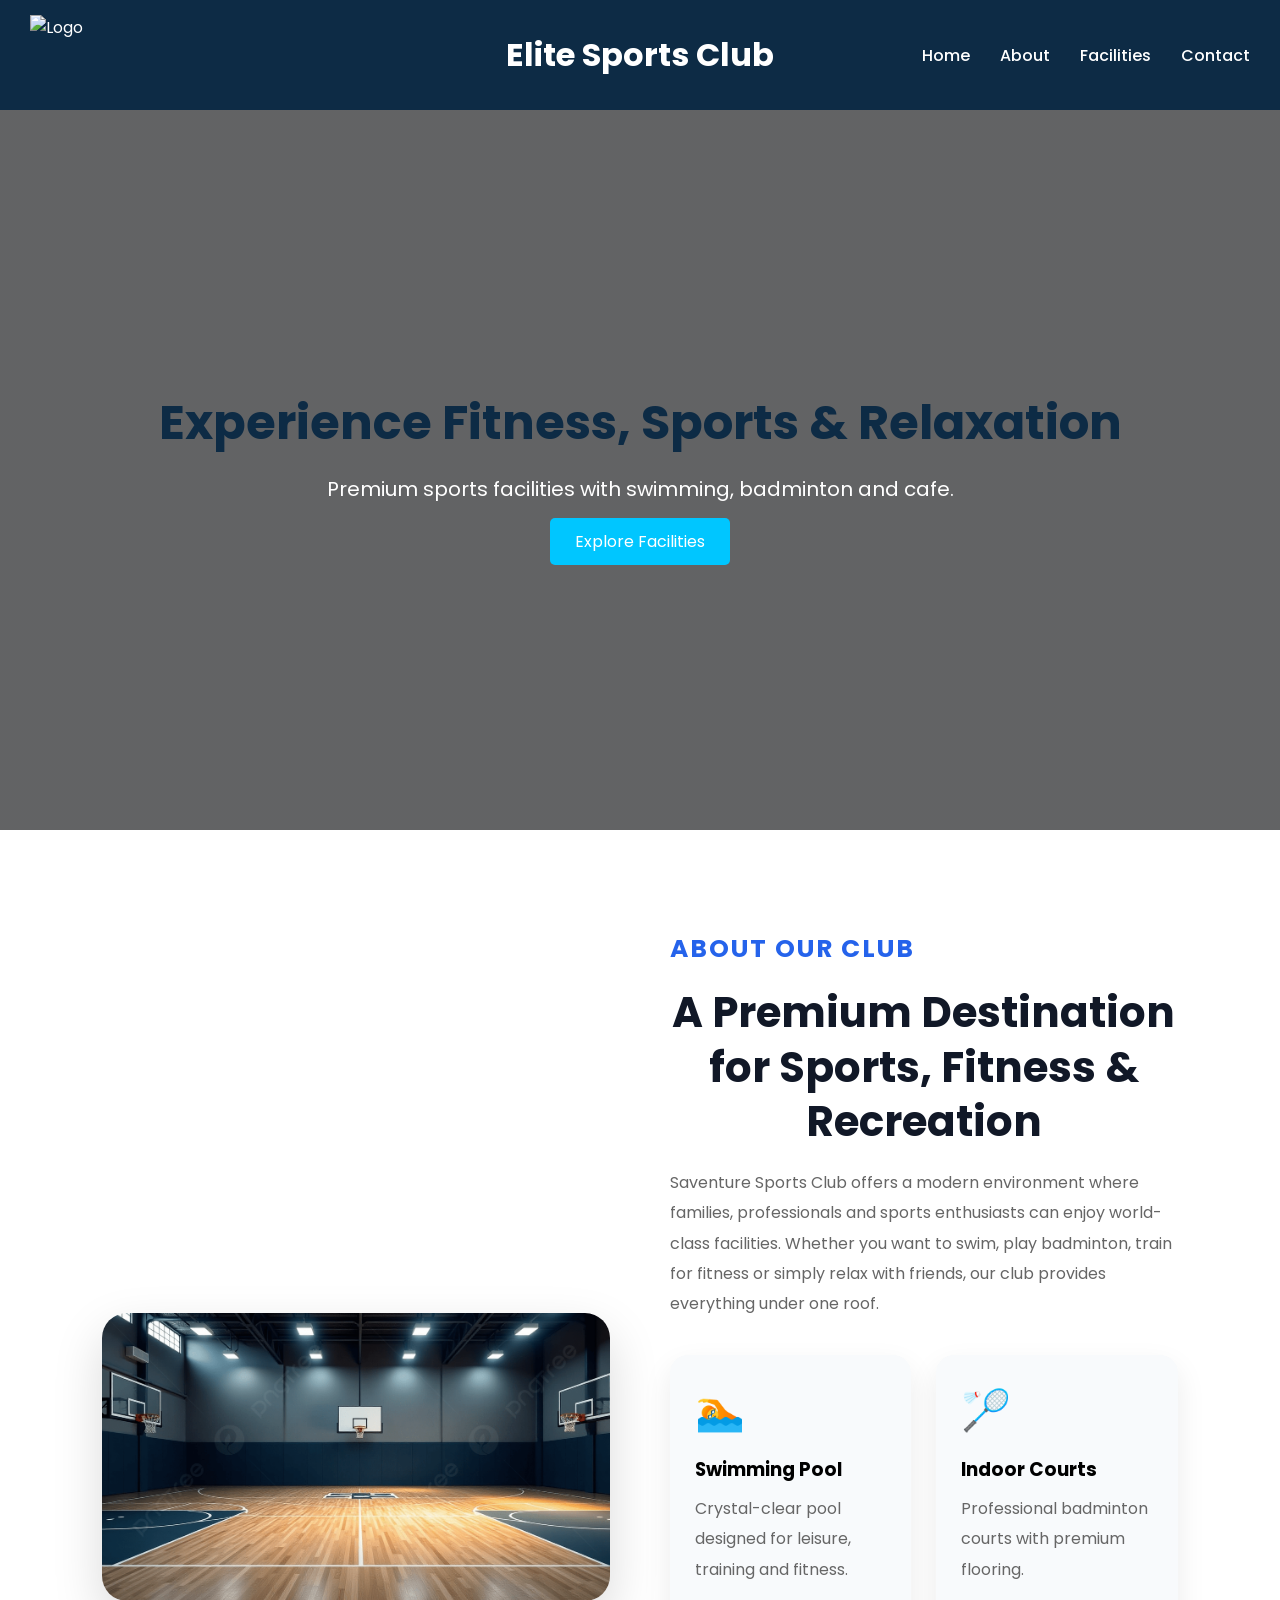
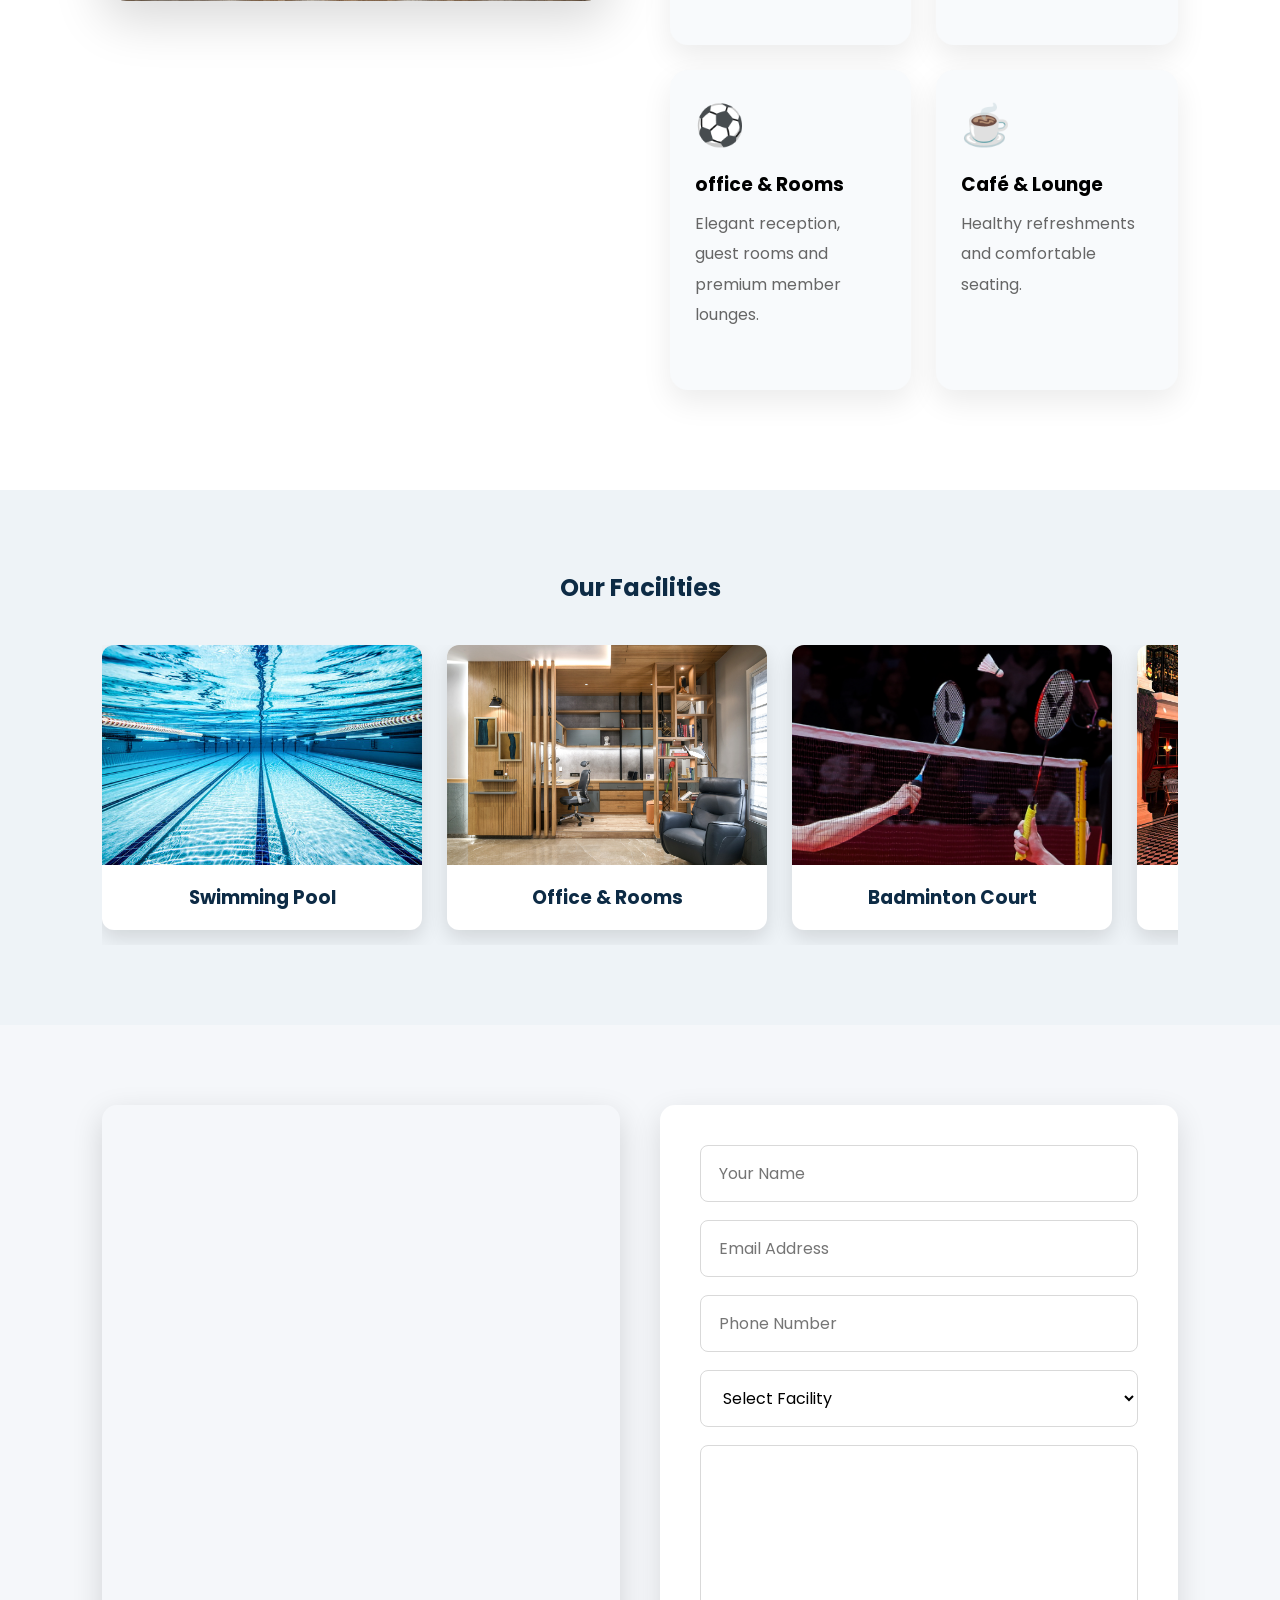
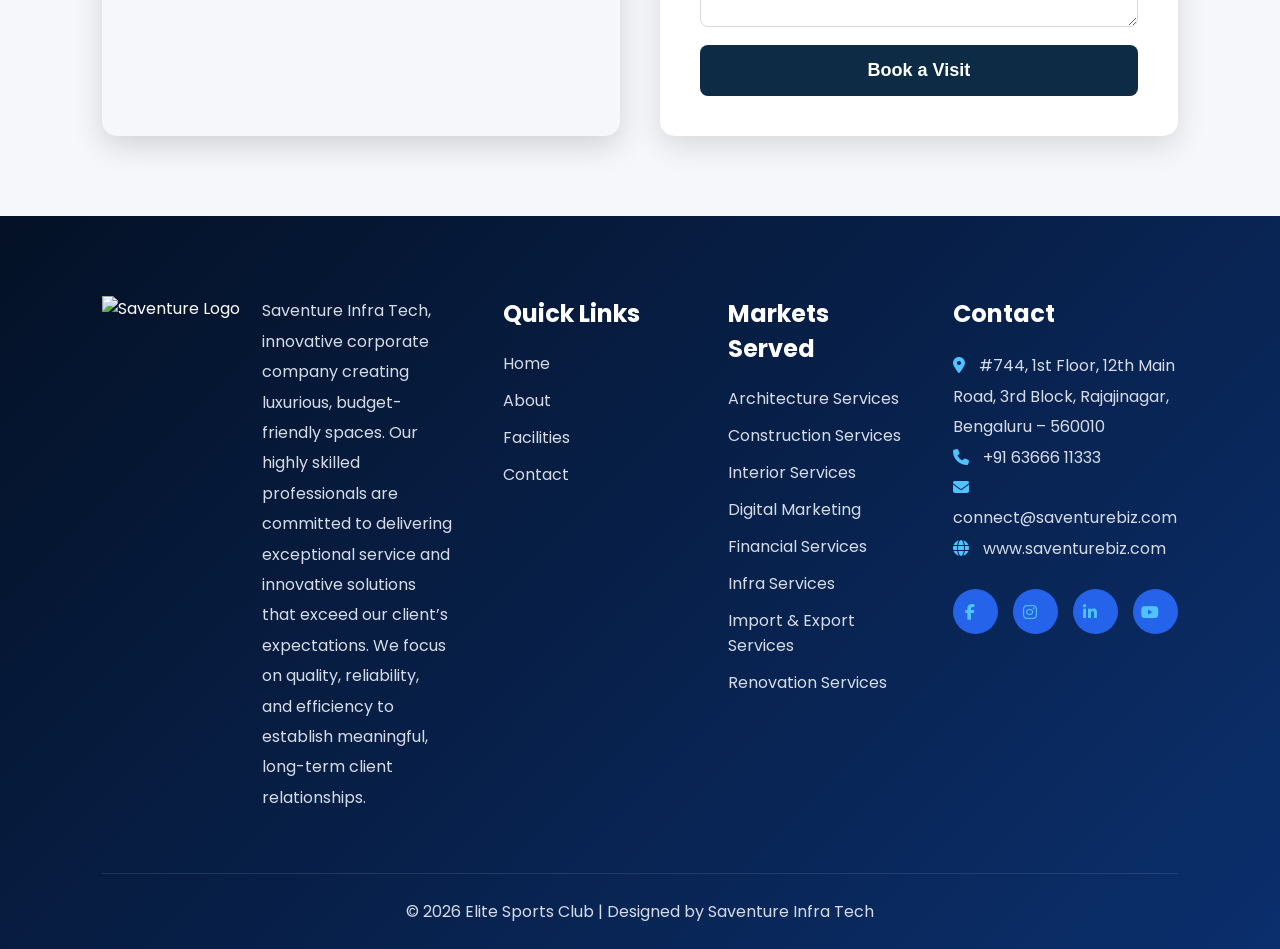
==== index.html @ d93279bc "Add files via upload" ====
<!DOCTYPE html>
<html lang="en">

<head>

    <meta charset="UTF-8">

    <meta name="viewport" content="width=device-width, initial-scale=1.0">

    <title>Saventure : Interior Design, Architecture & Digital Marketing...</title>
    <link rel="stylesheet" href="style.css">
    <link rel="icon" type="image/png" href="images/logo.png">

    <!-- Google Font -->

    <link href="https://fonts.googleapis.com/css2?family=Poppins:wght@300;400;500;600;700;800&display=swap"
          rel="stylesheet">

    <!-- Font Awesome -->

    <link rel="stylesheet"
          href="https://cdnjs.cloudflare.com/ajax/libs/font-awesome/6.7.2/css/all.min.css">

</head>
<body>

  <!-- Header -->
<header>
    <div class="container">
        <div class="logo">
            <img src="images/logo.png" alt="Logo">
        </div>

        <h1 class="club-name">Elite Sports Club</h1>

        <nav>
            <ul>
                <li><a href="#">Home</a></li>
                <li><a href="#about">About</a></li>
                <li><a href="#facilities">Facilities</a></li>
                <li><a href="#contact">Contact</a></li>
            </ul>
        </nav>
    </div>
</header>

<!-- ================= HERO SECTION ================= -->

    <!-- Hero Section -->
    <section class="hero">
        <div class="hero-content">
            <h2>Experience Fitness, Sports & Relaxation</h2>
            <p>Premium sports facilities with swimming, badminton and cafe.</p>
            <a href="#facilities" class="btn">Explore Facilities</a>
        </div>
    </section>

<!-- ================= ABOUT SECTION ================= -->

<section class="about" id="about">

    <div class="about-container">

        <!-- Left Side Image -->

        <div class="about-image">

            <img src="images/about.jpg" alt="Saventure Sports Club">

        </div>

        <!-- Right Side -->

        <div class="about-content">

            <span>
                ABOUT OUR CLUB
            </span>

            <h2>
                A Premium Destination for
                Sports, Fitness & Recreation
            </h2>

            <p>
                Saventure Sports Club offers a modern environment where
                families, professionals and sports enthusiasts can enjoy
                world-class facilities. Whether you want to swim, play
                badminton, train for fitness or simply relax with friends,
                our club provides everything under one roof.
            </p>

            <div class="feature-grid">

                <div class="feature-card">

                    <div class="feature-icon">
                        🏊
                    </div>

                    <h3>Swimming Pool</h3>

                    <p>
                        Crystal-clear pool designed for leisure,
                        training and fitness.
                    </p>

                </div>

                <div class="feature-card">

                    <div class="feature-icon">
                        🏸
                    </div>

                    <h3>Indoor Courts</h3>

                    <p>
                        Professional badminton courts with premium flooring.
                    </p>

                </div>

                <div class="feature-card">

                    <div class="feature-icon">
                        ⚽
                    </div>

                    <h3>office & Rooms</h3>

                    <p>
                    Elegant reception, guest rooms and
                    premium member lounges.
                    </p>

                </div>

                <div class="feature-card">

                    <div class="feature-icon">
                        ☕

                    </div>

                    <h3>Café & Lounge</h3>

                    <p>
                        Healthy refreshments and comfortable seating.
                    </p>

                </div>

            </div>
        </div>
    </div>
</section>


    <!-- Facilities -->
   <section id="facilities" class="facilities">

    <h2>Our Facilities</h2>
    <div class="card-container">

        <div class="card">
            <a href="#swimming-popup">
                <img src="images/swimming.jpg" alt="Swimming Pool">
            </a>
            <h3>Swimming Pool</h3>
        </div>

        <div class="card">
            <a href="#office-popup">
                <img src="images/office.jpg" alt="Office & Rooms">
            </a>
            <h3>Office & Rooms</h3>
        </div>

        <div class="card">
            <a href="#badminton-popup">
                <img src="images/badminton.jpg" alt="Badminton Court">
            </a>
            <h3>Badminton Court</h3>
        </div>

        <div class="card">
            <a href="#cafe-popup">
                <img src="images/cafe.jpg" alt="Cafe">
            </a>
            <h3>Cafe</h3>
        </div>

    </div>

</section>

<!-- Swimming -->
<div id="swimming-popup" class="popup">
    <a href="#" class="close">&times;</a>

    <a href="#cafe-popup" class="nav prev">&#10094;</a>

    <img src="images/swimming.jpg" alt="Swimming Pool">

    <a href="#office-popup" class="nav next">&#10095;</a>
</div>

<!-- Office -->
<div id="office-popup" class="popup">
    <a href="#" class="close">&times;</a>

    <a href="#swimming-popup" class="nav prev">&#10094;</a>

    <img src="images/office.jpg" alt="Office">

    <a href="#badminton-popup" class="nav next">&#10095;</a>
</div>

<!-- Badminton -->
<div id="badminton-popup" class="popup">
    <a href="#" class="close">&times;</a>

    <a href="#office-popup" class="nav prev">&#10094;</a>

    <img src="images/badminton.jpg" alt="Badminton">

    <a href="#cafe-popup" class="nav next">&#10095;</a>
</div>

<!-- Cafe -->
<div id="cafe-popup" class="popup">
    <a href="#" class="close">&times;</a>

    <a href="#badminton-popup" class="nav prev">&#10094;</a>

    <img src="images/cafe.jpg" alt="Cafe">

    <a href="#swimming-popup" class="nav next">&#10095;</a>
</div>



<!--====================================
        CONTACT SECTION
=====================================-->

<section class="contact" id="contact">

    <div class="contact-container">

        <!-- Left Side -->

 <!-- Left Side - Google Map -->

<div class="contact-map">

    <iframe
        src="https://www.google.com/maps/embed?pb=!1m18!1m12!1m3!1d31097.640647661985!2d77.01388424178278!3d13.0226084494227!2m3!1f0!2f0!3f0!3m2!1i1024!2i768!4f13.1!3m3!1m2!1s0x3bafcfe4f784ce69%3A0x2fa73cee5c96b5db!2sKunigal%2C%20Karnataka%20572130!5e0!3m2!1sen!2sin!4v1785341813061!5m2!1sen!2sin"
        width="100%"
        height="450"
        style="border:0;"
        allowfullscreen=""
        title="location"
        loading="lazy">
    </iframe>

</div>

        <!-- Right Side -->

        <div class="contact-form">

            <form>

                <input type="text" placeholder="Your Name" required>

                <input type="email" placeholder="Email Address" required>

                <input type="tel" placeholder="Phone Number" required>

                <select required title="hi">

                    <option>
                        Select Facility
                    </option>

                    <option>
                        Swimming Pool
                    </option>

                    <option>
                        Badminton Court
                    </option>

                    <option>
                        Playground
                    </option>

                    <option>
                        Café
                    </option>

                </select>

                <textarea rows="6" placeholder="Message">
                </textarea>

                <button type="submit">
                    Book a Visit
                </button>

            </form>

        </div>

    </div>

</section>


<!--==================================
            FOOTER
===================================-->

<footer class="footer">

    <div class="footer-container">

        <!-- Company -->

        <div class="footer-box">

            <img src="images/logo.png" class="footer-logo" alt="Saventure Logo">

            <p>
                 Saventure Infra Tech, innovative corporate company creating luxurious, budget-friendly spaces. 
                 Our highly skilled professionals are committed to delivering exceptional service and innovative solutions that exceed our client’s expectations. 
                 We focus on quality, reliability, and efficiency to establish meaningful, long-term client relationships.
            </p>

        </div>

        <!-- Quick Links -->

        <div class="footer-box">

            <h3>Quick Links</h3>

            <ul>
                <li><a href="#">Home</a></li>
                <li><a href="#about">About</a></li>
                <li><a href="#facilities">Facilities</a></li>
                <li><a href="#contact">Contact</a></li>
            </ul>

        </div>

        <!-- Facilities -->

        <div class="footer-box">

            <h3>Markets Served</h3>

            <ul>
                <li><a href="#">Architecture Services</a></li>
                <li><a href="#">Construction Services</a></li>
                <li><a href="#">Interior Services</a></li>
                <li><a href="#">Digital Marketing</a></li>
                <li><a href="#">Financial Services</a></li>
                <li><a href="#">Infra Services</a></li>
                <li><a href="#">Import & Export Services</a></li>
                <li><a href="#">Renovation Services</a></li> 
            </ul>

        </div>

        <!-- Contact -->

        <div class="footer-box">

            <h3>Contact</h3>

<p>
    <i class="fas fa-map-marker-alt"></i>
    <a href="https://maps.google.com/?q=744,+1st+Floor,+12th+Main+Road,+3rd+Block,+Rajajinagar,+Bengaluru,+560010"
       target="_blank"
       rel="noopener noreferrer">
        #744, 1st Floor, 12th Main Road, 3rd Block, Rajajinagar, Bengaluru – 560010
    </a>
</p>

<p>
    <i class="fas fa-phone"></i>
    <a href="tel:+916366611333">
        +91 63666 11333
    </a>
</p>

<p>
    <i class="fas fa-envelope"></i>
    <a href="mailto:connect@saventurebiz.com">
        connect@saventurebiz.com
    </a>
</p>

<p>
    <i class="fas fa-globe"></i>
    <a href="https://www.saventurebiz.com"
       target="_blank"
       rel="noopener noreferrer">
        www.saventurebiz.com
    </a>
</p>

            <div class="social-icons">
                <a href="https://www.facebook.com/people/Saventure-Infra-Tech/100094907114961/"><i class="fab fa-facebook-f" title="name"></i></a>
                <a href="https://www.instagram.com/saventureinfratechllp/"><i class="fab fa-instagram" title="name"></i></a>
                <a href="https://www.linkedin.com/in/nandini-savandhi-25877431/"><i class="fab fa-linkedin-in" title="name"></i></a>
                <a href="https://www.youtube.com/@SaventureBiz"><i class="fab fa-youtube" title="name"></i></a>
            </div>

        </div>

    </div>

    <div class="footer-bottom">

        © 2026 Elite Sports Club |
        Designed by Saventure Infra Tech

    </div>

</footer>


</body>

</html>
---- style.css ----
/* ==========================
        GLOBAL CSS
========================== */

*{
    margin:0;
    padding:0;
    box-sizing:border-box;
}

html{
    scroll-behavior:smooth;
    scroll-padding-top:90px;
}

body{

    font-family:'Poppins',sans-serif;
    background:#f4f7fb;
}



/* Header */
header{
    background:#0d2b45;
    color:#fff;
    /* padding:15px 0; */
    position:sticky;
    padding:15px 30px;
    top:0;
    z-index:1000;
}

.container{
    width:100%;
    max-width:none;
    margin:0;
}

/* Header Layout */
header .container{
    display:grid;
    grid-template-columns:1fr auto 1fr;
    align-items:center;
}

/* Logo - Left */
.logo{
    justify-self:start;
}

.logo img{
    height:80px;   /* Adjust as needed */
    display:block;
}

/* Club Name - Center */
.club-name{
    justify-self:center;
    font-size:32px;
    font-weight:700;
    color:#fff;
    margin:0;
    text-align:center;
}

/* Navigation - Right */
nav{
    justify-self:end;
}

nav ul{
    list-style:none;
    display:flex;
    align-items:center;
    gap:30px;
    margin:0;
    padding:0;
}

nav ul li{
    margin:0;
}

nav ul li a{
    color:#fff;
    text-decoration:none;
    font-weight:500;
    transition:0.3s;
}

nav ul li a:hover{
    color:#00c6ff;
}



/* Hero */
.hero{
    height:80vh;
    background:linear-gradient(rgba(0,0,0,.6),
    rgba(0,0,0,.6)),
    url('https://images.unsplash.com/photo-1517649763962-0c623066013b?w=1600');
    background-size:cover;
    background-position:center;
    display:flex;
    justify-content:center;
    align-items:center;
    text-align:center;
    color:white;
}

.hero-content h2{
    font-size:48px;
    margin-bottom:15px;
}

.hero-content p{
    font-size:20px;
    margin-bottom:25px;
}

.btn{
    background:#00c6ff;
    color:white;
    padding:12px 25px;
    text-decoration:none;
    border-radius:5px;
}

.btn:hover{
    background:#0099cc;
}

/* Sections */
section{
    padding:70px 0;
}

h2{
    text-align:center;
    margin-bottom:30px;
    color:#0d2b45;
}



/*==========================
        ABOUT SECTION
==========================*/

.about{

    padding:100px 8%;
    background:#ffffff;
}

.about-container{

    max-width:1300px;
    margin:auto;
    display:grid;
    grid-template-columns:1fr 1fr;
    gap:60px;
    align-items:center;
}

/* Left Image */

.about-image img{

    width:100%;
    border-radius:25px;
    box-shadow:0 20px 50px rgba(0,0,0,.15);
    transition:.4s;
}

.about-image img:hover{

    transform:scale(1.03);
}

/* Right Content */

.about-content span{

    color:#2563eb;
    font-size:25px;
    font-weight:700;
    letter-spacing:2px;
    text-align: center;
}

.about-content h2{

    font-size:42px;
    margin:18px 0;
    color:#111827;
    line-height:1.3;
}

.about-content p{

    color:#666;
    line-height:1.9;
    margin-bottom:35px;
}

/* Feature Cards */

.feature-grid{

    display:grid;
    grid-template-columns:repeat(2,1fr);
    gap:25px;
}

.feature-card{

    background:#f8fafc;
    padding:25px;
    border-radius:18px;
    transition:.35s;
    box-shadow:0 12px 30px rgba(0,0,0,.08);
}

.feature-card:hover{

    background:#2563eb;
    color:#fff;
    transform:translateY(-8px);
}

.feature-card:hover p{

    color:#fff;
}

.feature-icon{

    font-size:40px;
    margin-bottom:15px;
}

.feature-card h3{

    margin-bottom:10px;
}


/* ===========================
   Facilities Section
=========================== */

.facilities{
    padding:80px 8%;
    background:#eef3f7;
}

.facilities h2{
    text-align:center;
    margin-bottom:40px;
    color:#0d2b45;
}

/* Horizontal Image Cards */

.card-container{
    display:flex;
    gap:25px;
    overflow-x:auto;
    scroll-behavior:smooth;
    padding-bottom:15px;
}

.card-container::-webkit-scrollbar{
    height:8px;
}

.card-container::-webkit-scrollbar-thumb{
    background:#0d2b45;
    border-radius:20px;
}

.card{
    flex:0 0 320px;
    background:#fff;
    border-radius:12px;
    overflow:hidden;
    box-shadow:0 8px 20px rgba(0,0,0,.12);
    transition:.3s;
}

.card:hover{
    transform:translateY(-8px);
}

.card img{
    width:100%;
    height:220px;
    object-fit:cover;
    display:block;
}

.card h3{
    padding:18px;
    text-align:center;
    color:#0d2b45;
}


/* ===========================
   Full Screen Image Popup
=========================== */

.popup{
    position:fixed;
    inset:0;
    background:rgba(0,0,0,.95);
    display:flex;
    justify-content:center;
    align-items:center;
    opacity:0;
    visibility:hidden;
    transition:.3s;
    z-index:9999;
}

.popup:target{
    opacity:1;
    visibility:visible;
}

.popup img{
    width:90%;
    max-width:1400px;
    max-height:90vh;
    object-fit:contain;
    border-radius:10px;
}

/* Close Button */

.close{
    position:absolute;
    top:20px;
    right:35px;
    font-size:45px;
    color:#fff;
    text-decoration:none;
    font-weight:bold;
}

/* Previous / Next */

.nav{
    position:absolute;
    top:50%;
    transform:translateY(-50%);
    color:#fff;
    font-size:55px;
    text-decoration:none;
    padding:15px;
    font-weight:bold;
    transition:.3s;
}

.nav:hover{
    color:#00c6ff;
}

.prev{
    left:25px;
}

.next{
    right:25px;
}



/*==================================
        CONTACT SECTION
==================================*/

/* ==========================
   Contact Section
========================== */

.contact{
    padding:80px 8%;
    background:#f5f7fa;
}

.contact-container{
    display:grid;
    grid-template-columns:1fr 1fr;
    gap:40px;
    align-items:stretch;
}

/* Google Map */

.contact-map{
    min-height:600px;
    border-radius:15px;
    overflow:hidden;
    box-shadow:0 10px 30px rgba(0,0,0,.15);
}

.contact-map iframe{
    width:100%;
    height:100%;
    display:block;
}

/* Contact Form */

.contact-form{
    background:#ffffff;
    padding:40px;
    border-radius:15px;
    box-shadow:0 10px 30px rgba(0,0,0,.12);
}

.contact-form form{
    display:flex;
    flex-direction:column;
    gap:18px;
}

.contact-form input,
.contact-form select,
.contact-form textarea{
    width:100%;
    padding:15px 18px;
    border:1px solid #d9d9d9;
    border-radius:8px;
    font-size:16px;
    outline:none;
    transition:.3s;
    font-family:inherit;
    background:#fff;
}

.contact-form input:focus,
.contact-form select:focus,
.contact-form textarea:focus{
    border-color:#0d2b45;
    box-shadow:0 0 8px rgba(13,43,69,.2);
}

.contact-form textarea{
    resize:vertical;
}

.contact-form button{
    background:#0d2b45;
    color:#fff;
    border:none;
    padding:15px;
    font-size:18px;
    font-weight:600;
    border-radius:8px;
    cursor:pointer;
    transition:.3s;
}

.contact-form button:hover{
    background:#00c6ff;
    color:#0d2b45;
}

/*==================================
            FOOTER
==================================*/

.footer{

    background:linear-gradient(135deg,#041126,#0b2f6d);
    color:#ffffff;
    padding:80px 8% 0;
}

.footer-container{
    max-width:1700px;
    margin:auto;
    display:grid;
    grid-template-columns:2fr 1fr 1fr 1fr;
    gap:50px;
}


.footer-box p a{
    color:#d5dce8;
    text-decoration:none;
    transition:.3s;
}

.footer-box p a:hover{
    color:#4fc3ff;
}

/* First Footer Box */


.footer-box:first-child{
    display:flex;
    align-items:flex-start;
    gap:20px;
}

.footer-box:first-child p{
    flex:1;
    margin:0;
    line-height:1.9;
}

.footer-logo{
    width:140px;
    height:auto;
    flex-shrink:0;
    margin:0;
}


.footer-box p{

    color:#d5dce8;
    line-height:1.9;
}

.footer-box h3{

    margin-bottom:20px;
    font-size:24px;
}

.footer-box ul{

    list-style:none;
}

.footer-box ul li{

    margin-bottom:12px;
}

.footer-box ul li a{

    text-decoration:none;
    color:#d5dce8;
    transition:.3s;
}

.footer-box ul li a:hover{

    color:#4fc3ff;
    padding-left:6px;
}

.footer-box i{

    color:#4fc3ff;
    margin-right:10px;
}

.social-icons{

    display:flex;
    gap:15px;
    margin-top:25px;
}

.social-icons a{

    width:45px;
    height:45px;
    display:flex;
    justify-content:center;
    align-items:center;
    background:#2563eb;
    color:#ffffff;
    border-radius:50%;
    text-decoration:none;
    transition:.35s;
}

.social-icons a:hover{

    transform:translateY(-6px);
    background:#ffffff;
    color:#2563eb;
}

.footer-bottom{

    margin-top:60px;
    text-align:center;
    padding:25px;
    border-top:1px solid rgba(255,255,255,.10);
    color:#d5dce8;
}



/*==================================
        RESPONSIVE DESIGN
==================================*/

/* ---------- Large Tablets ---------- */

@media (max-width:1200px){

    .club-name{
        font-size:28px;
    }

    nav ul{
        gap:20px;
    }

    .hero-content h2{
        font-size:42px;
    }

    .footer-container{
        grid-template-columns:repeat(2,1fr);
    }

}

/* ---------- Tablets ---------- */

@media (max-width:992px){

    header{
        padding:15px 20px;
    }

    header .container{
        grid-template-columns:1fr;
        row-gap:20px;
        text-align:center;
    }

    .logo{
        justify-self:center;
    }

    .club-name{
        justify-self:center;
        font-size:28px;
    }

    nav{
        justify-self:center;
    }

    nav ul{
        flex-wrap:wrap;
        justify-content:center;
        gap:20px;
    }

    .hero{
        height:70vh;
    }

    .hero-content h2{
        font-size:36px;
    }

    .hero-content p{
        font-size:18px;
    }

    .about-container{
        grid-template-columns:1fr;
    }

    .about-image{
        order:1;
    }

    .about-content{
        order:2;
        text-align:center;
    }

    .feature-grid{
        grid-template-columns:1fr 1fr;
    }

    .contact-container{
        grid-template-columns:1fr;
    }

    .contact-map{
        min-height:450px;
    }

    .footer-container{
        grid-template-columns:1fr 1fr;
        gap:40px;
    }

    .footer-box:first-child{
        flex-direction:column;
        align-items:center;
        text-align:center;
    }

}

/* ---------- Mobile ---------- */

@media (max-width:768px){

    header{
        padding:15px;
    }

    .logo img{
        height:60px;
    }

    .club-name{
        font-size:24px;
    }

    nav ul{
        flex-direction:column;
        gap:12px;
    }

    .hero{
        height:60vh;
        padding:0 20px;
    }

    .hero-content h2{
        font-size:30px;
    }

    .hero-content p{
        font-size:16px;
    }

    section{
        padding:60px 20px;
    }

    .about{
        padding:70px 20px;
    }

    .about-content h2{
        font-size:32px;
    }

    .feature-grid{
        grid-template-columns:1fr;
    }

    .card{
        flex:0 0 260px;
    }

    .card img{
        height:180px;
    }

    .popup img{
        width:95%;
    }

    .nav{
        font-size:40px;
    }

    .contact{
        padding:70px 20px;
    }

    .contact-map{
        min-height:350px;
    }

    .contact-form{
        padding:25px;
    }

    .footer{
        padding:60px 20px 0;
    }

    .footer-container{
        grid-template-columns:1fr;
        text-align:center;
    }

    .footer-box:first-child{
        flex-direction:column;
        align-items:center;
    }

    .footer-logo{
        width:120px;
    }

    .social-icons{
        justify-content:center;
    }

}

/* ---------- Small Mobile ---------- */

@media (max-width:480px){

    .logo img{
        height:50px;
    }

    .club-name{
        font-size:20px;
    }

    .hero-content h2{
        font-size:24px;
    }

    .hero-content p{
        font-size:15px;
    }

    .about-content h2{
        font-size:26px;
    }

    .about-content span{
        font-size:20px;
    }

    .feature-card{
        padding:20px;
    }

    .card{
        flex:0 0 220px;
    }

    .card img{
        height:160px;
    }

    .contact-form input,
    .contact-form select,
    .contact-form textarea,
    .contact-form button{
        font-size:15px;
    }

    .footer-box h3{
        font-size:22px;
    }

    .footer-bottom{
        font-size:14px;
        padding:20px 10px;
    }

}
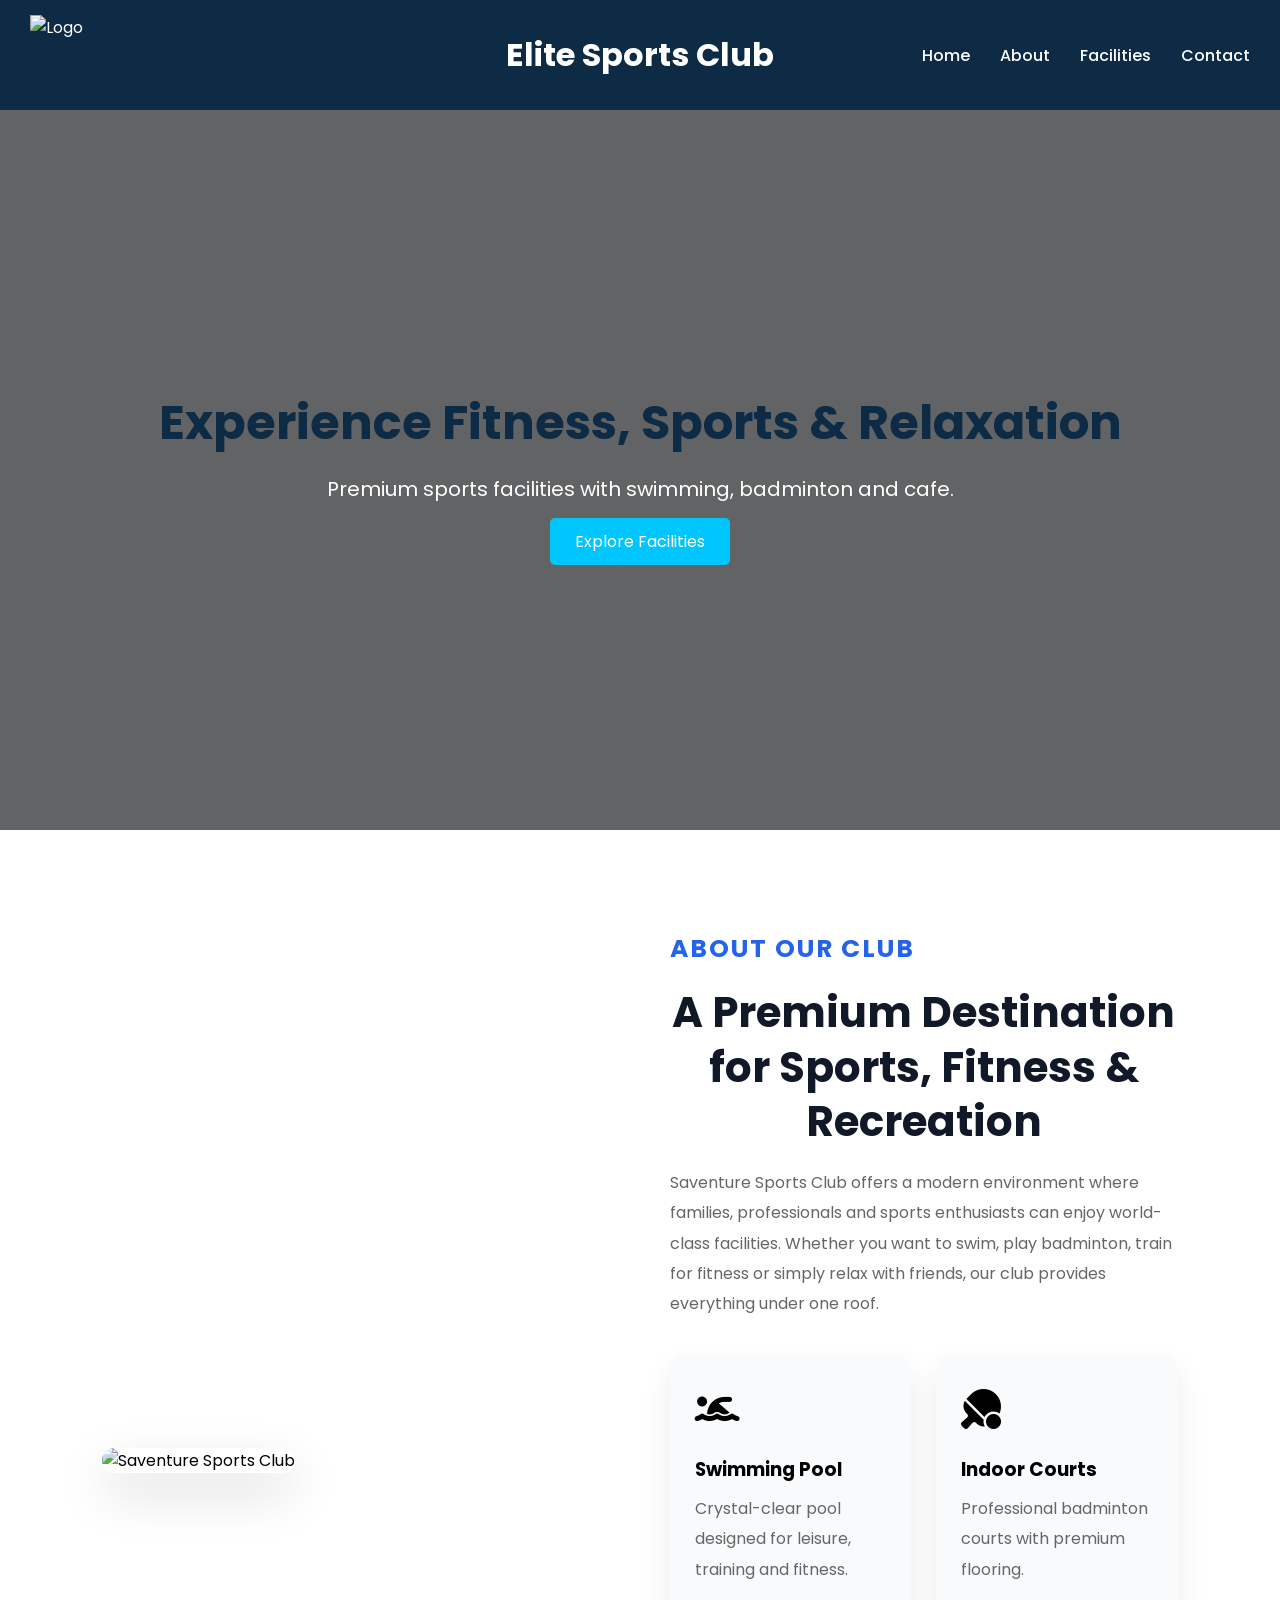
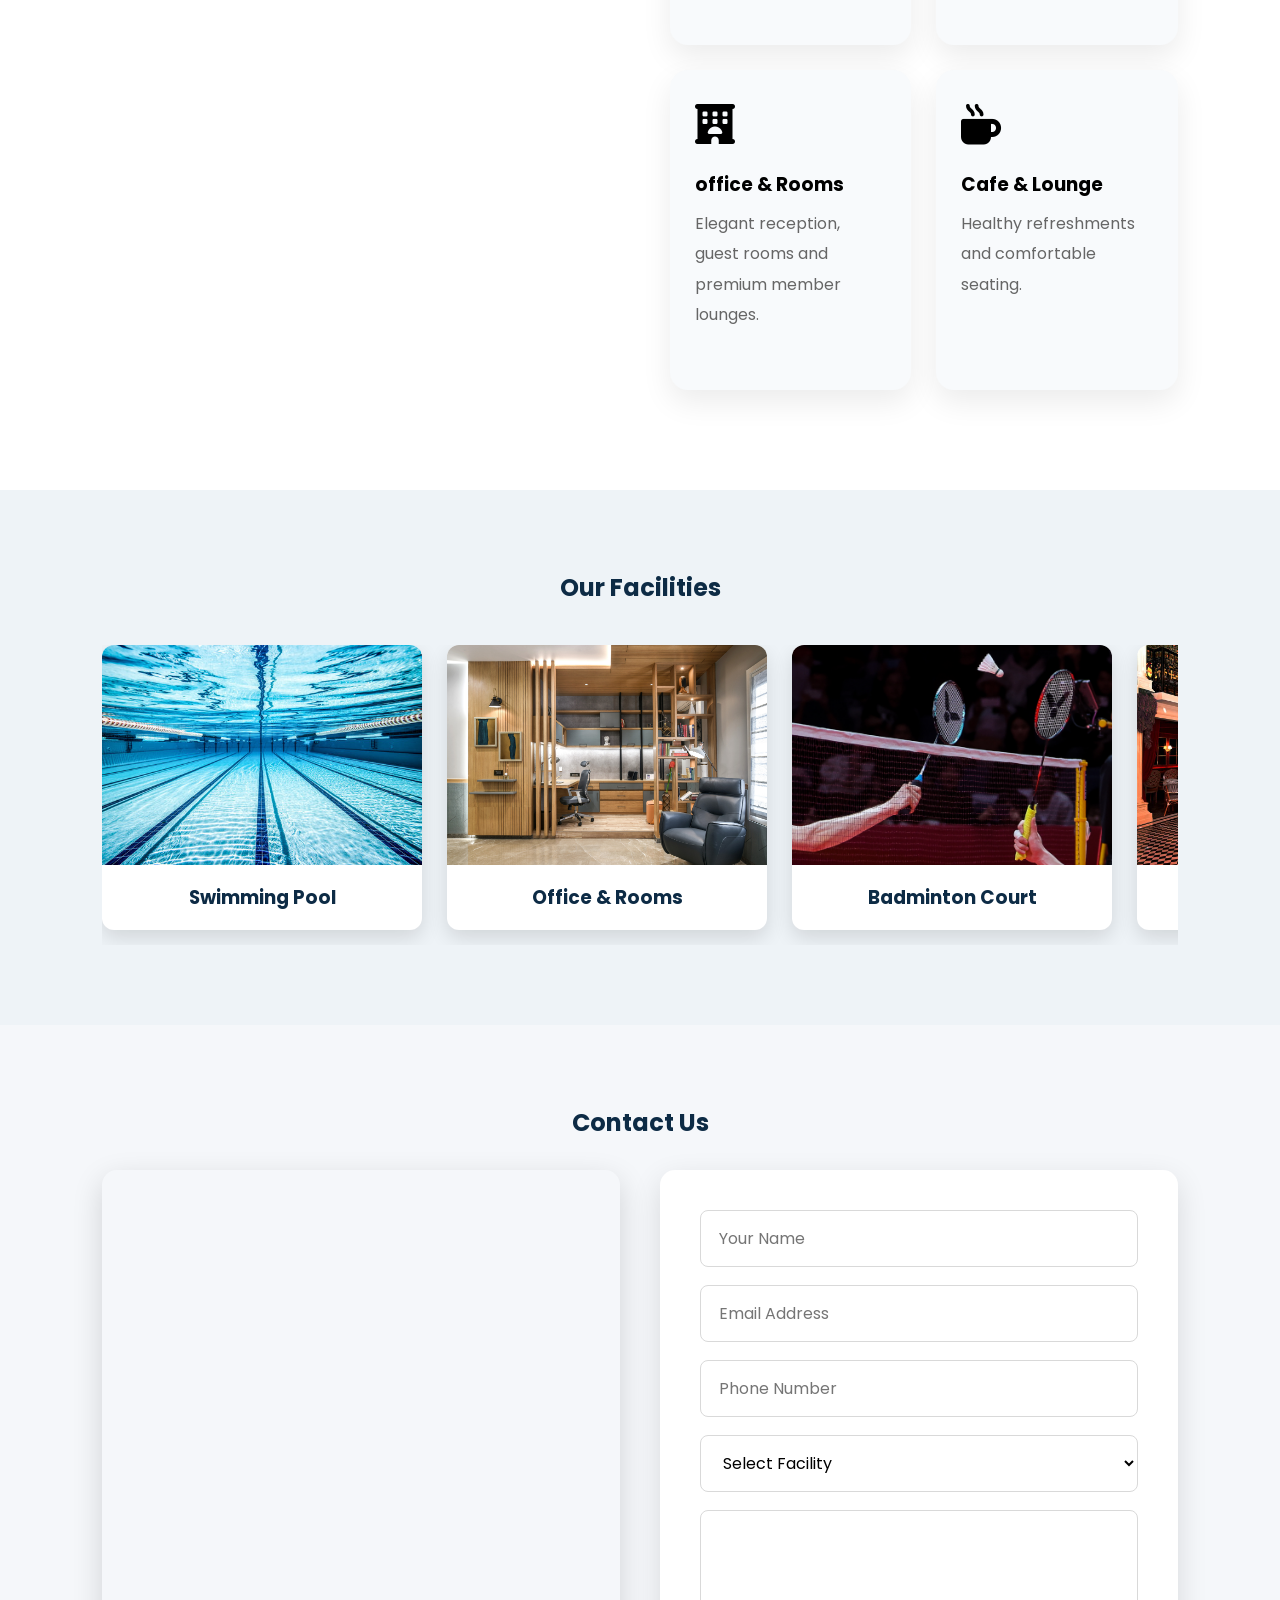
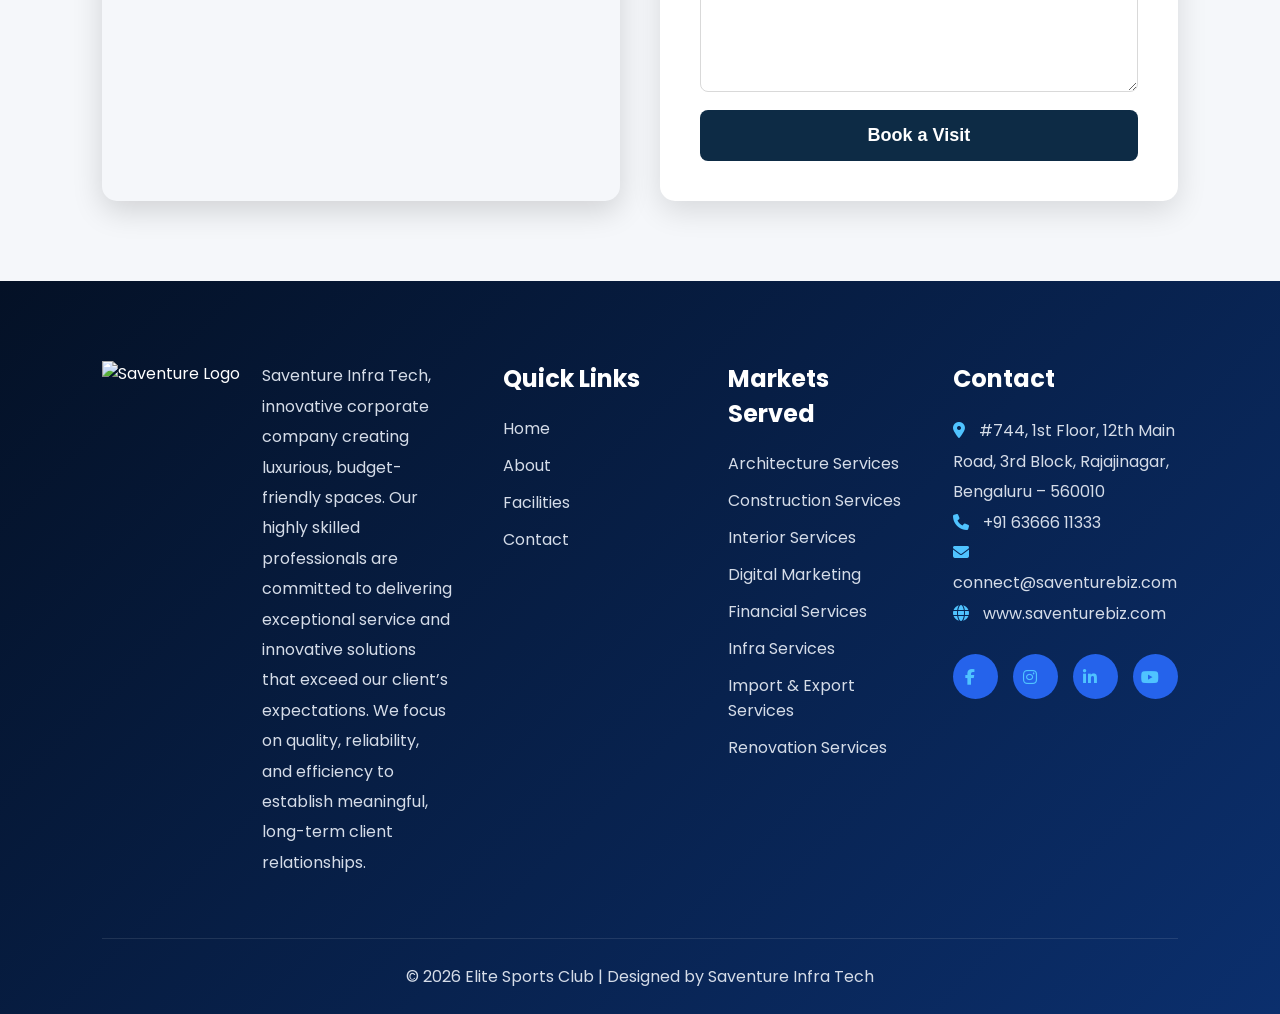
==== commit a21e83ed: "Update index.html" ====
--- a/index.html
+++ b/index.html
@@ -65,7 +65,7 @@
 
         <div class="about-image">
 
-            <img src="images/about.jpg" alt="Saventure Sports Club">
+            <img src="images/model.jpeg" alt="Saventure Sports Club">
 
         </div>
 
@@ -95,7 +95,7 @@
                 <div class="feature-card">
 
                     <div class="feature-icon">
-                        🏊
+                        <i class="fas fa-person-swimming"></i>
                     </div>
 
                     <h3>Swimming Pool</h3>
@@ -110,7 +110,7 @@
                 <div class="feature-card">
 
                     <div class="feature-icon">
-                        🏸
+                        <i class="fas fa-table-tennis-paddle-ball"></i>
                     </div>
 
                     <h3>Indoor Courts</h3>
@@ -124,7 +124,7 @@
                 <div class="feature-card">
 
                     <div class="feature-icon">
-                        ⚽
+                       <i class="fas fa-hotel"></i>
                     </div>
 
                     <h3>office & Rooms</h3>
@@ -136,14 +136,15 @@
 
                 </div>
 
+
+
                 <div class="feature-card">
 
                     <div class="feature-icon">
-                        ☕
-
+                        <i class="fas fa-mug-hot"></i>
                     </div>
 
-                    <h3>Café & Lounge</h3>
+                    <h3>Cafe & Lounge</h3>
 
                     <p>
                         Healthy refreshments and comfortable seating.
@@ -246,6 +247,8 @@
 =====================================-->
 
 <section class="contact" id="contact">
+
+    <h2 class="contact-title">Contact Us</h2>
 
     <div class="contact-container">
 
@@ -363,14 +366,14 @@
             <h3>Markets Served</h3>
 
             <ul>
-                <li><a href="#">Architecture Services</a></li>
-                <li><a href="#">Construction Services</a></li>
-                <li><a href="#">Interior Services</a></li>
-                <li><a href="#">Digital Marketing</a></li>
-                <li><a href="#">Financial Services</a></li>
-                <li><a href="#">Infra Services</a></li>
-                <li><a href="#">Import & Export Services</a></li>
-                <li><a href="#">Renovation Services</a></li> 
+                <li><a href="https://www.saventurebiz.com/architecture/">Architecture Services</a></li>
+                <li><a href="https://www.saventurebiz.com/constructions/">Construction Services</a></li>
+                <li><a href="https://www.saventurebiz.com/interior-design/">Interior Services</a></li>
+                <li><a href="https://www.saventurebiz.com/digital-marketing/">Digital Marketing</a></li>
+                <li><a href="https://www.saventurebiz.com/coming-soon/">Financial Services</a></li>
+                <li><a href="https://www.saventurebiz.com/infra-services/">Infra Services</a></li>
+                <li><a href="https://www.saventurebiz.com/import-export/">Import & Export Services</a></li>
+                <li><a href="https://www.saventurebiz.com/renovation/">Renovation Services</a></li> 
             </ul>
 
         </div>
@@ -436,4 +439,4 @@
 
 </body>
 
-</html>+</html>
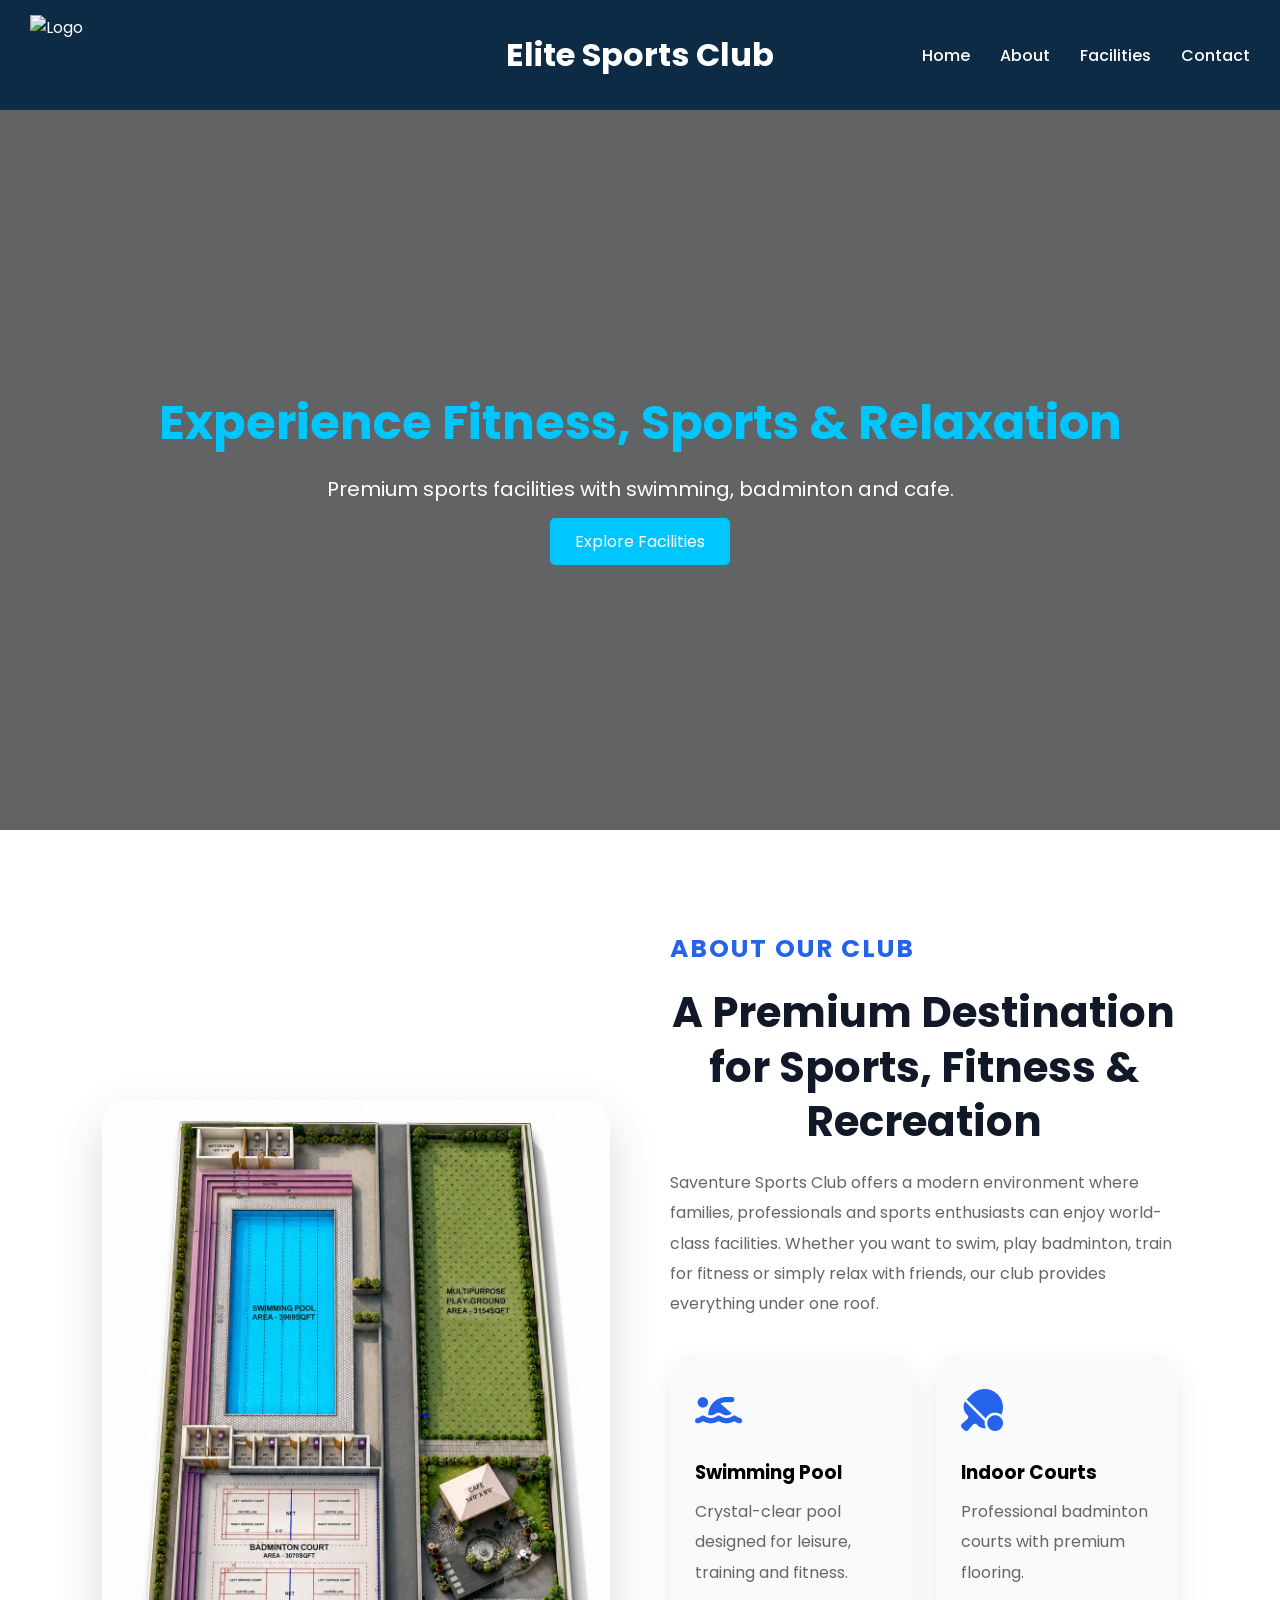
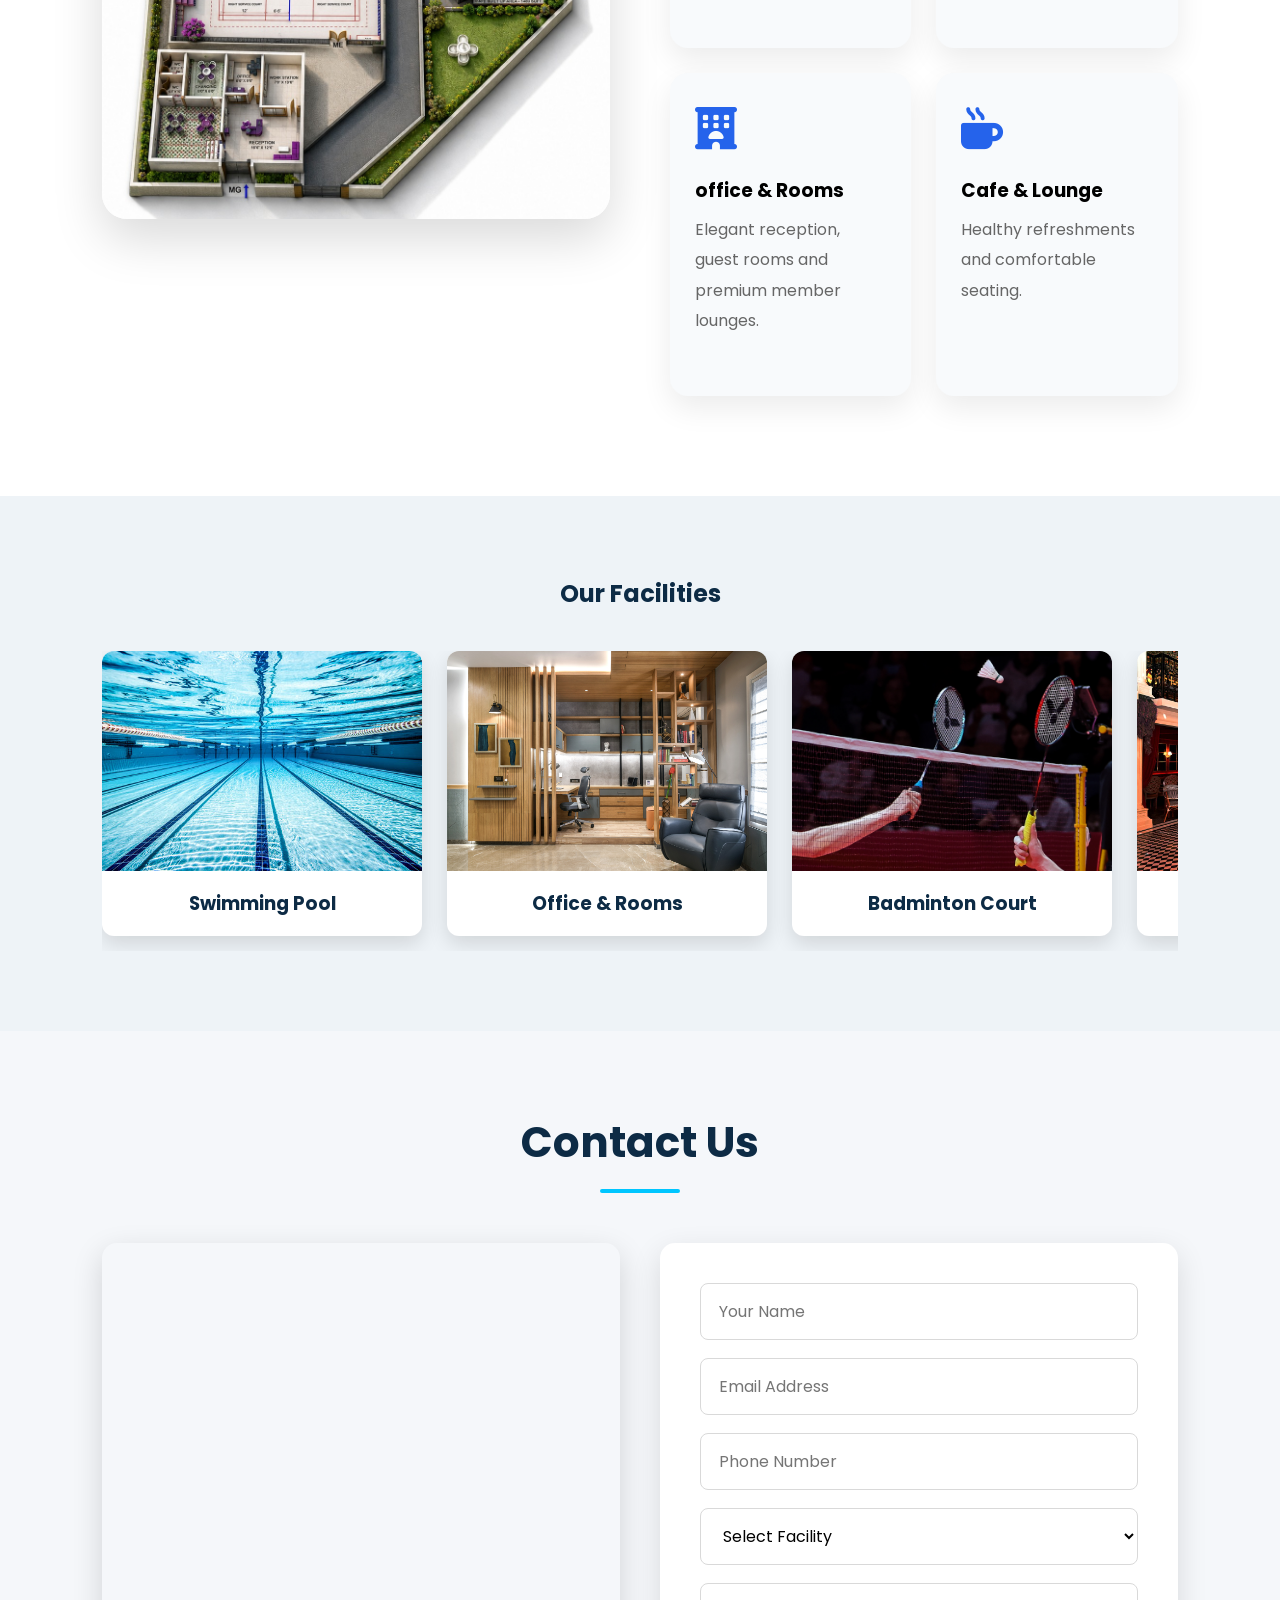
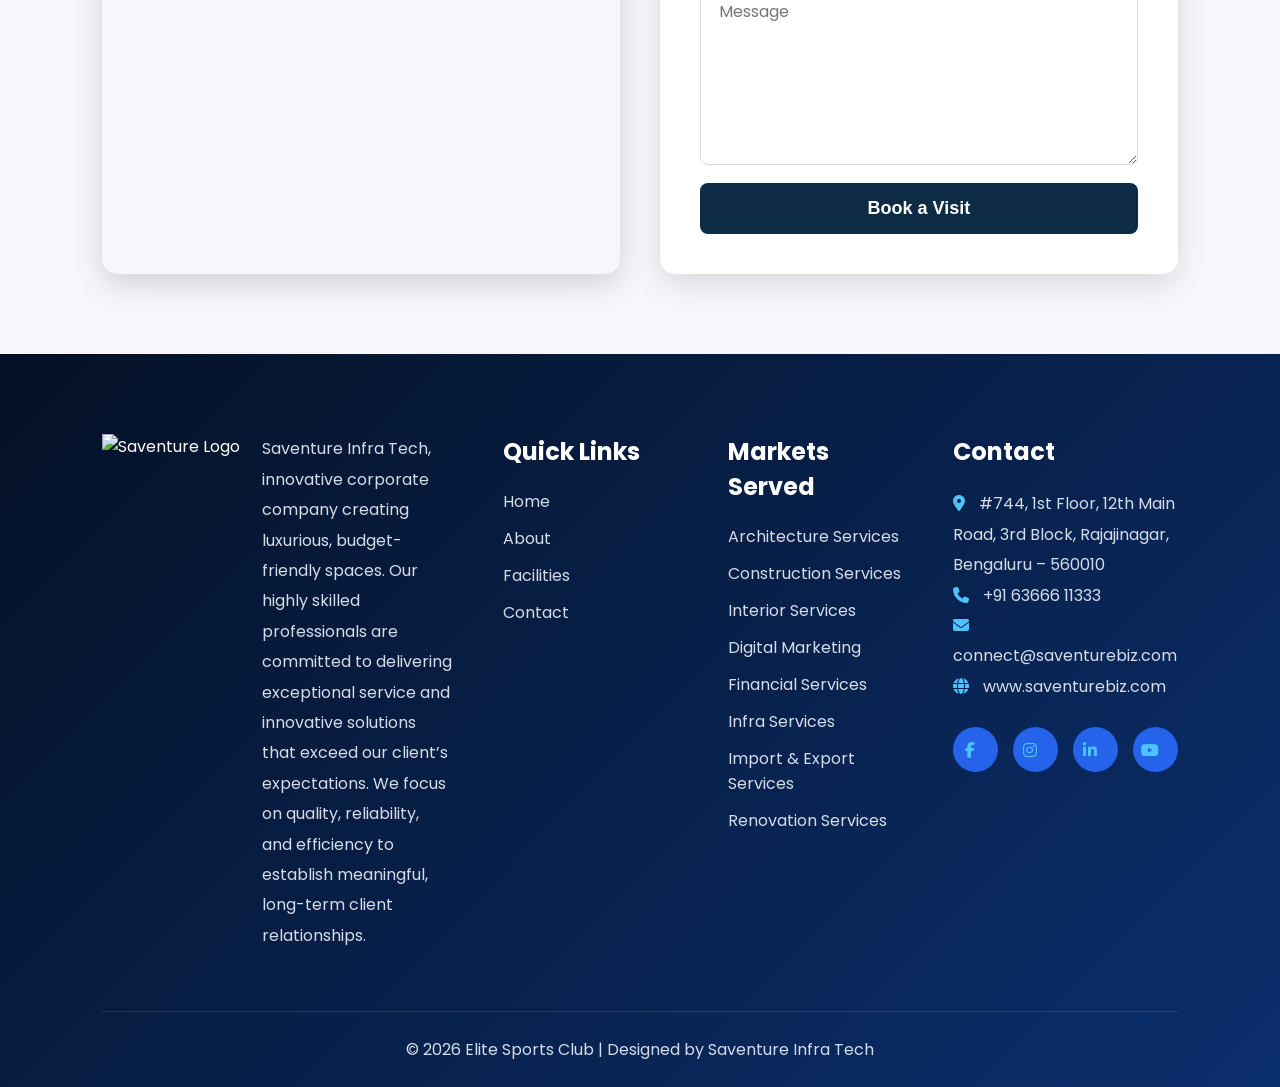
==== commit f74cc27d: "Update index.html" ====
--- a/index.html
+++ b/index.html
@@ -272,50 +272,57 @@
 
         <!-- Right Side -->
 
-        <div class="contact-form">
-
-            <form>
-
-                <input type="text" placeholder="Your Name" required>
-
-                <input type="email" placeholder="Email Address" required>
-
-                <input type="tel" placeholder="Phone Number" required>
-
-                <select required title="hi">
-
-                    <option>
-                        Select Facility
-                    </option>
-
-                    <option>
-                        Swimming Pool
-                    </option>
-
-                    <option>
-                        Badminton Court
-                    </option>
-
-                    <option>
-                        Playground
-                    </option>
-
-                    <option>
-                        Café
-                    </option>
-
-                </select>
-
-                <textarea rows="6" placeholder="Message">
-                </textarea>
-
-                <button type="submit">
-                    Book a Visit
-                </button>
-
-            </form>
-
-        </div>
+<div class="contact-form">
+
+    <form action="https://api.web3forms.com/submit" method="POST">
+
+        <!-- Web3Forms Access Key -->
+        <input type="hidden" name="access_key" value="f122d8ed-d088-4474-b30b-1c1a20cd6b1c">
+
+        <!-- Optional Subject -->
+        <input type="hidden" name="subject" value="New Sports Club Booking">
+
+        <input
+            type="text"
+            name="name"
+            placeholder="Your Name"
+            required
+        >
+
+        <input
+            type="email"
+            name="email"
+            placeholder="Email Address"
+            required
+        >
+
+        <input
+            type="tel"
+            name="phone"
+            placeholder="Phone Number"
+            required
+        >
+
+        <select name="facility" title="facility" required>
+            <option value="">Select Facility</option>
+            <option value="Swimming Pool">Swimming Pool</option>
+            <option value="Badminton Court">Badminton Court</option>
+            <option value="Playground">Playground</option>
+            <option value="Cafe">Café</option>
+        </select>
+
+        <textarea
+            name="message"
+            rows="6"
+            placeholder="Message"
+            required
+        ></textarea>
+
+        <button type="submit">Book a Visit</button>
+
+    </form>
+
+</div>
 
     </div>
 
--- a/style.css
+++ b/style.css
@@ -101,7 +101,7 @@
     height:80vh;
     background:linear-gradient(rgba(0,0,0,.6),
     rgba(0,0,0,.6)),
-    url('https://images.unsplash.com/photo-1517649763962-0c623066013b?w=1600');
+    url('images/arena.jpeg');
     background-size:cover;
     background-position:center;
     display:flex;
@@ -114,6 +114,7 @@
 .hero-content h2{
     font-size:48px;
     margin-bottom:15px;
+    color: #00c6ff;
 }
 
 .hero-content p{
@@ -237,17 +238,20 @@
     color:#fff;
 }
 
+.feature-card h3{
+
+    margin-bottom:10px;
+}
+
 .feature-icon{
-
-    font-size:40px;
+    font-size:42px;
+    color:#2563eb;
     margin-bottom:15px;
 }
 
-.feature-card h3{
-
-    margin-bottom:10px;
-}
-
+.feature-card:hover .feature-icon{
+    color:#fff;
+}
 
 /* ===========================
    Facilities Section
@@ -391,6 +395,25 @@
 .contact{
     padding:80px 8%;
     background:#f5f7fa;
+}
+
+.contact-title{
+    text-align:center;
+    font-size:42px;
+    font-weight:700;
+    color:#0d2b45;
+    margin-bottom:50px;
+    position:relative;
+}
+
+.contact-title::after{
+    content:"";
+    width:80px;
+    height:4px;
+    background:#00c6ff;
+    display:block;
+    margin:15px auto 0;
+    border-radius:50px;
 }
 
 .contact-container{
@@ -872,4 +895,4 @@
         padding:20px 10px;
     }
 
-}+}
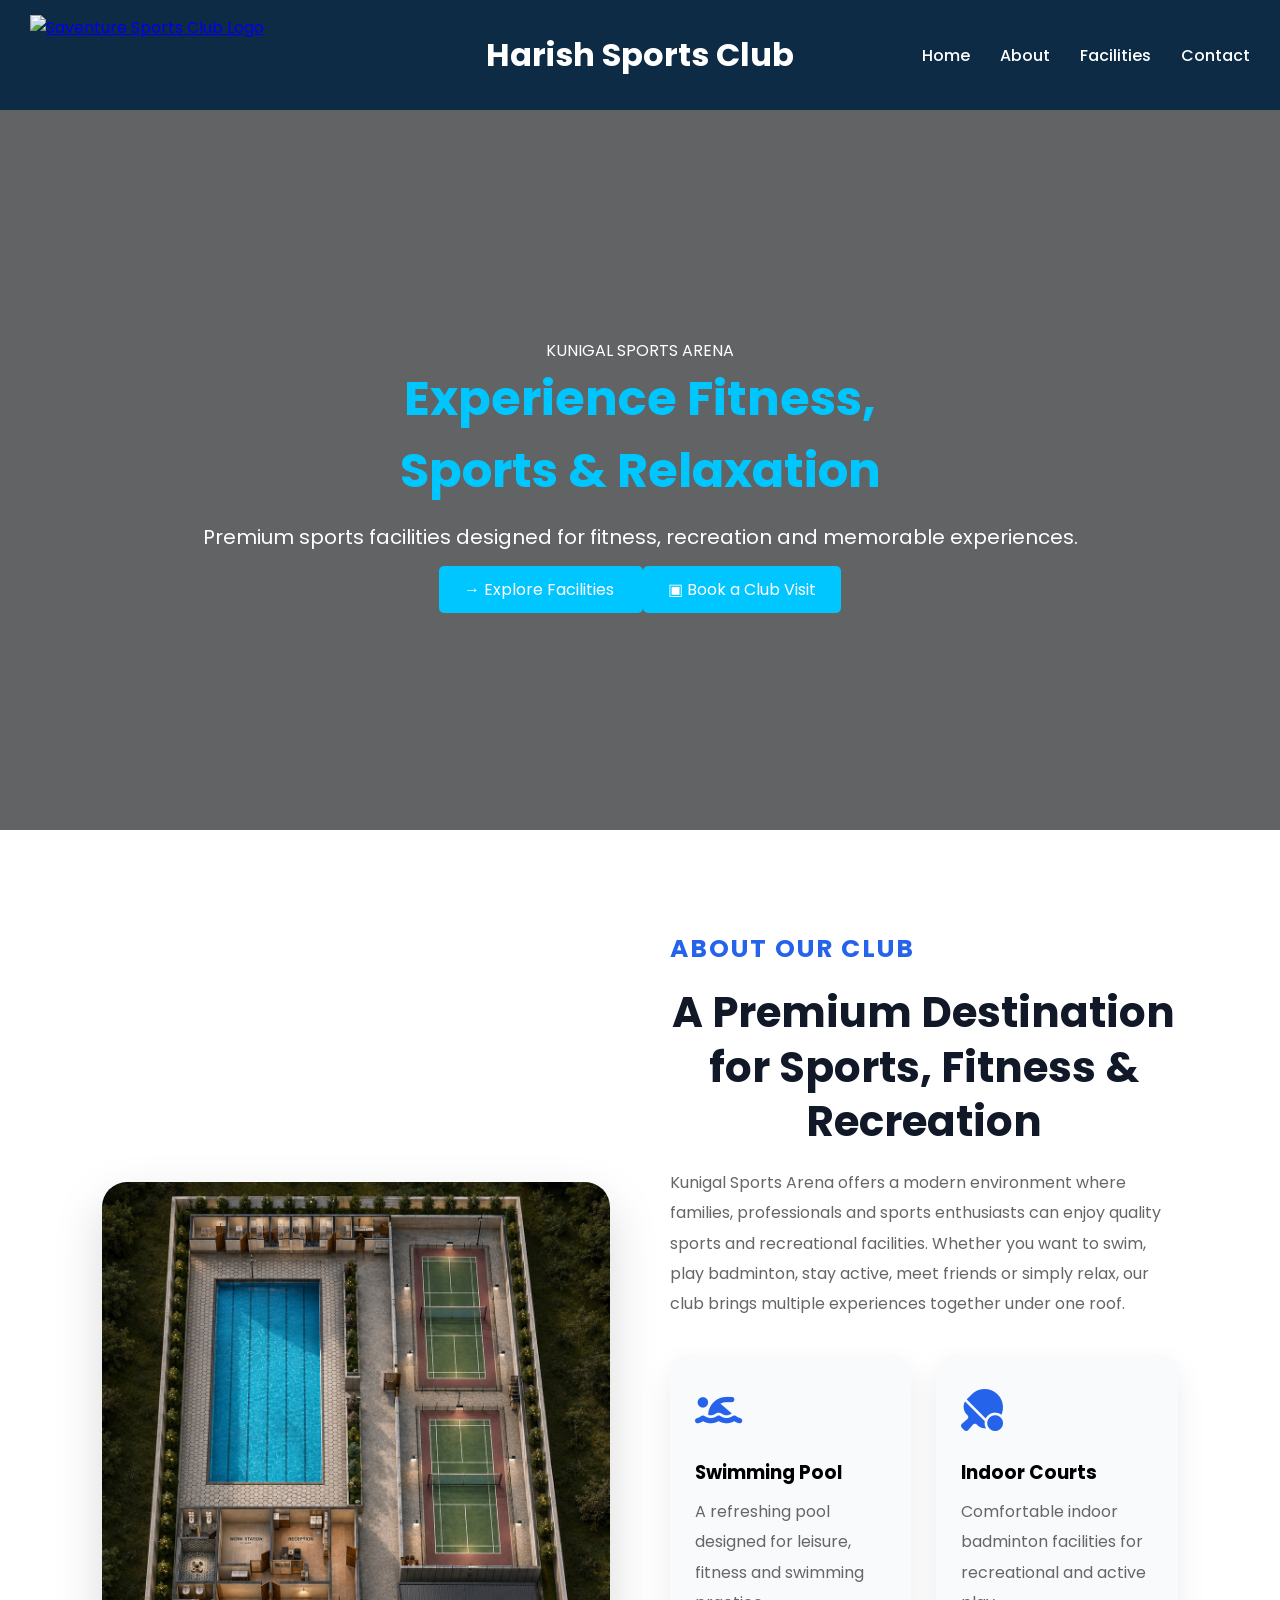
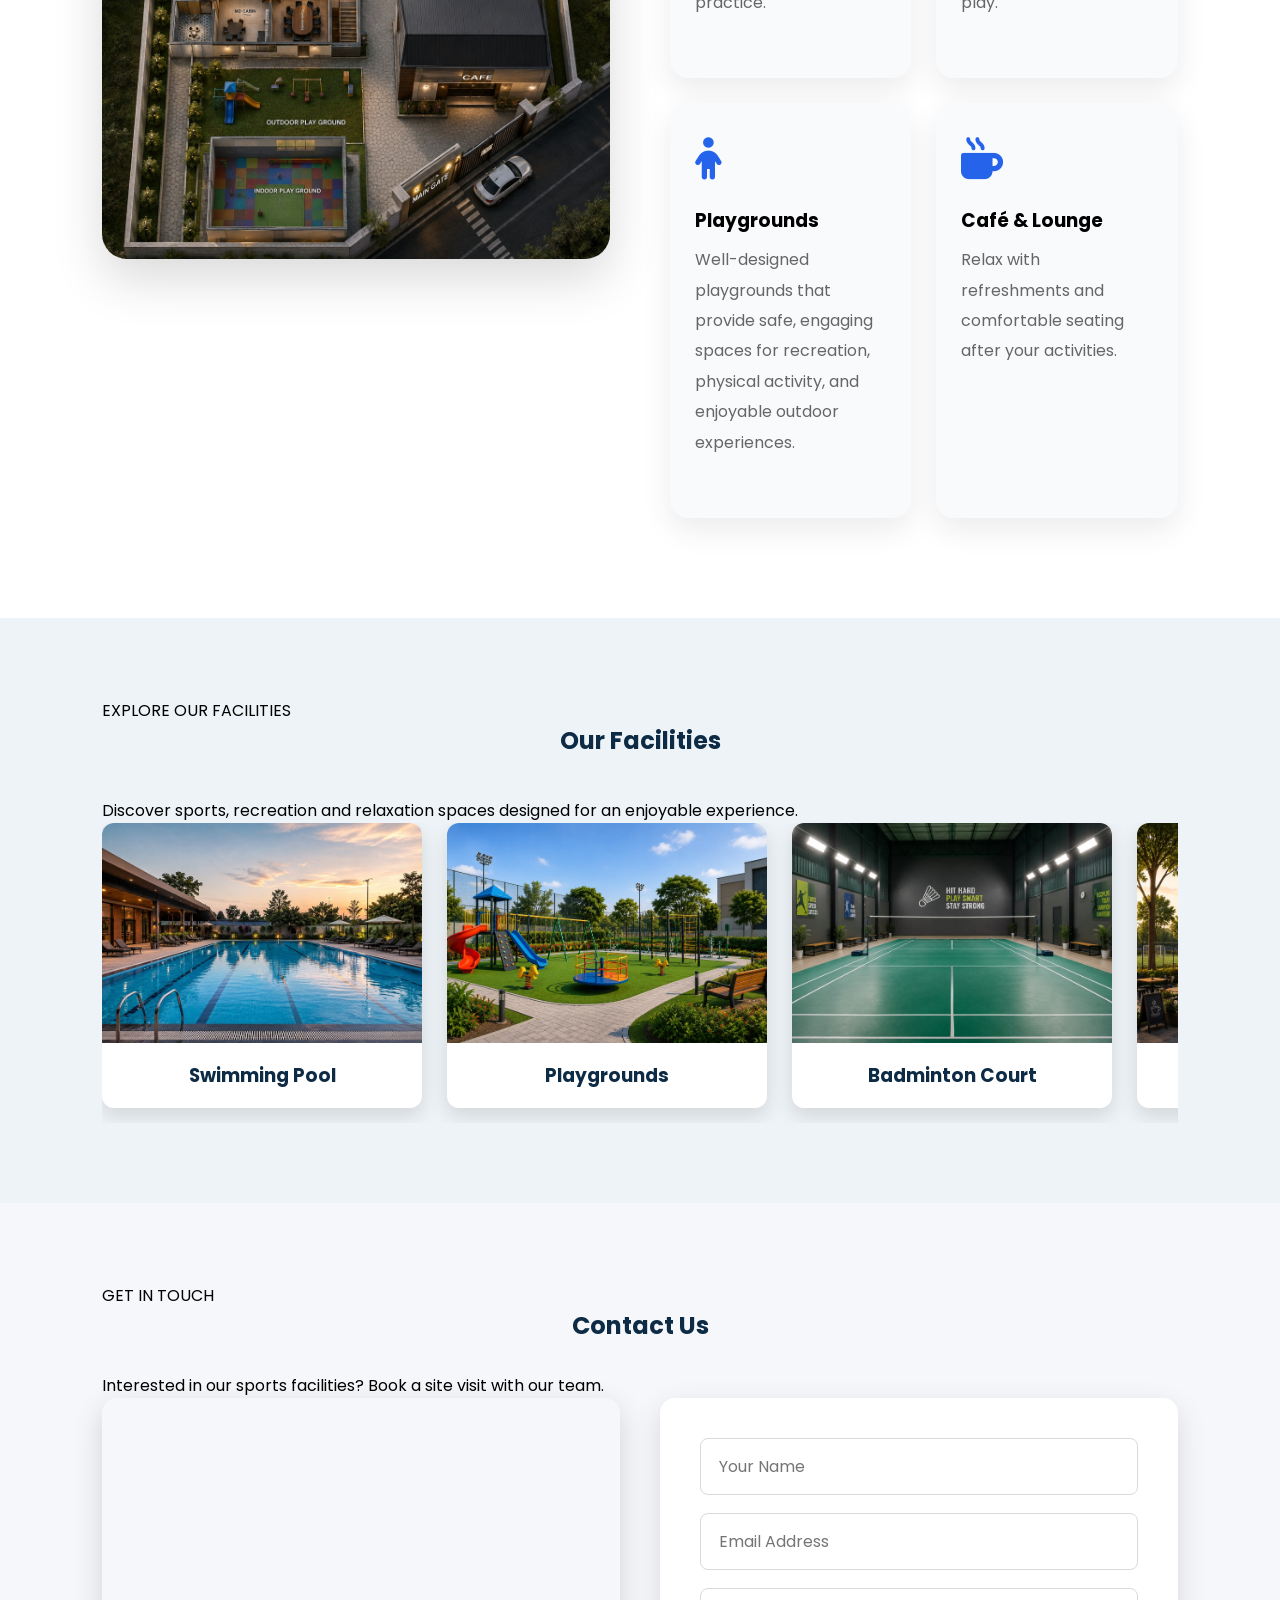
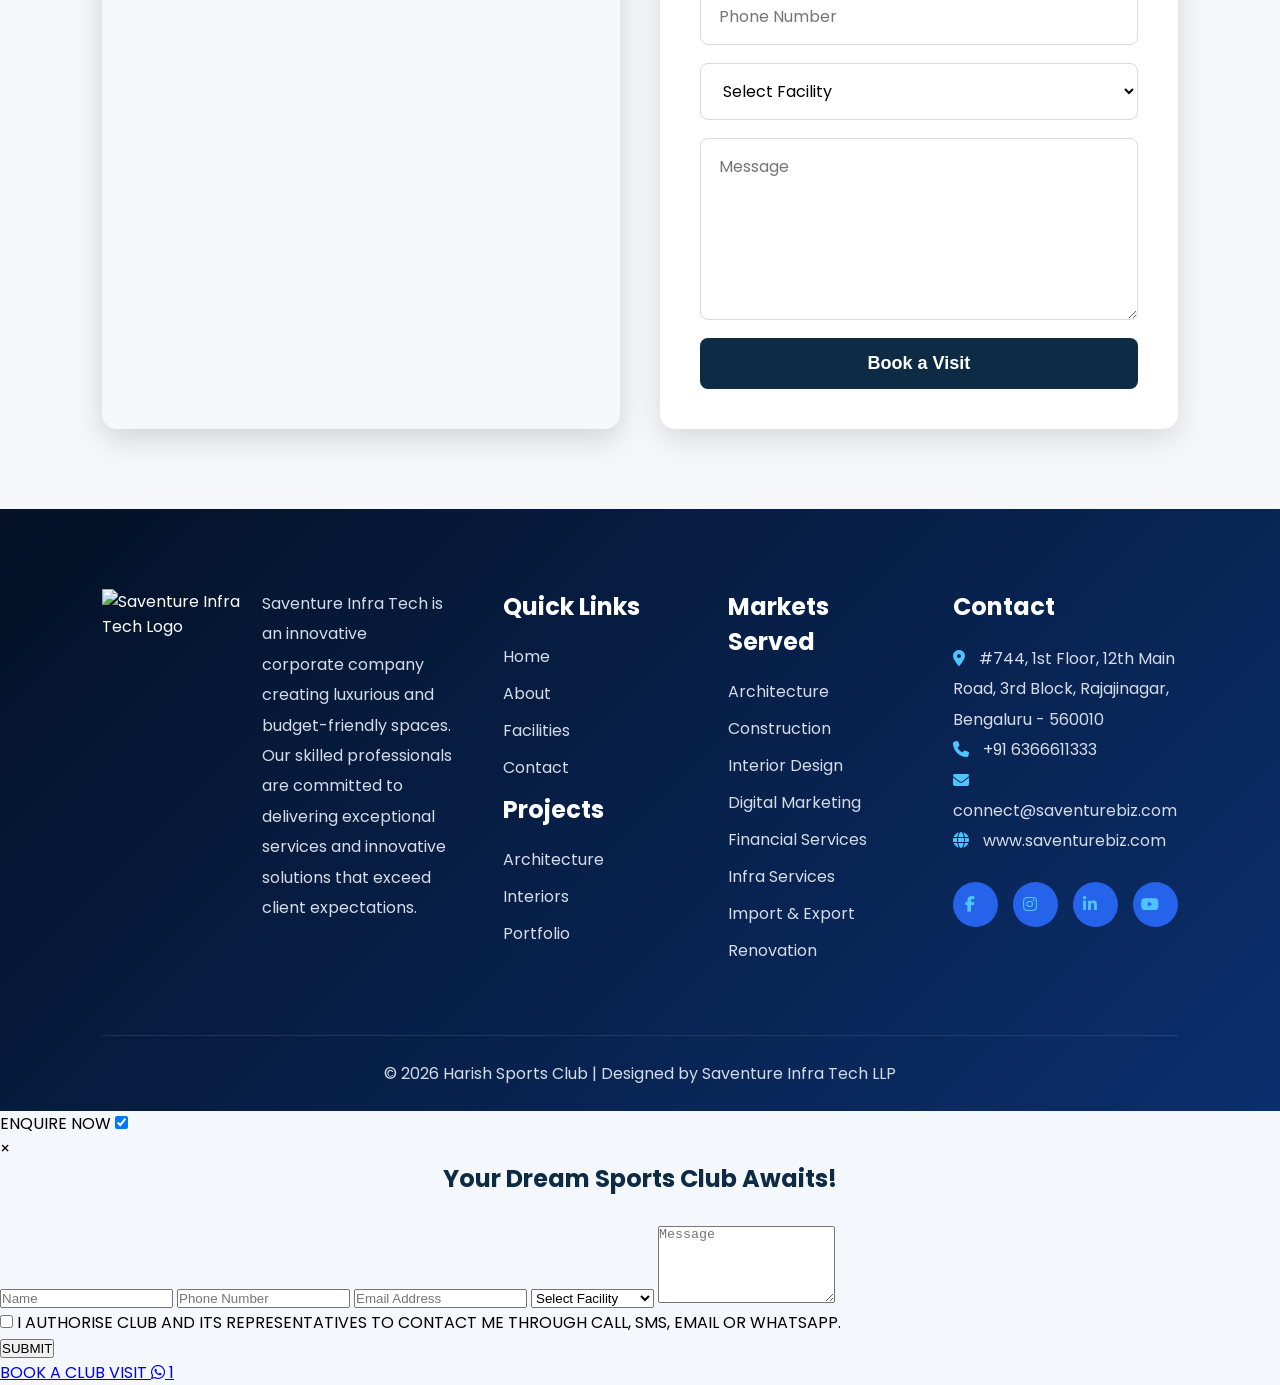
==== commit fc9bf48f: "Update index.html" ====
--- a/index.html
+++ b/index.html
@@ -7,441 +7,1243 @@
 
     <meta name="viewport" content="width=device-width, initial-scale=1.0">
 
-    <title>Saventure : Interior Design, Architecture & Digital Marketing...</title>
+    <!-- Primary SEO -->
+    <title>Sports Club | Saventure Infra Tech LLP | Swimming Pool, Badminton & Cafe</title>
+
+    <meta name="description" content="Saventure Sports Club offers premium sports and recreational facilities including a swimming pool, badminton court, multipurpose playground and cafe in Kunigal.">
+
+    <meta name="keywords" content="Saventure Sports Club, Sports Club Bangalore, Swimming Pool, Badminton Court, Multipurpose Playground, Indoor Sports, Saventure Infra Tech">
+
+    <meta name="author" content="Saventure Infra Tech LLP">
+
+    <meta name="robots" content="index, follow">
+
+    <link rel="canonical" href="https://www.saventurebiz.com/sports-club/">
+
+    <!-- Open Graph -->
+    <meta property="og:type" content="website">
+    <meta property="og:title" content="Saventure Sports Club">
+    <meta property="og:description" content="Premium sports and recreational facilities by Saventure Infra Tech LLP.">
+    <meta property="og:url" content="https://www.saventurebiz.com/sports-club/">
+    <meta property="og:image" content="https://www.saventurebiz.com/sports-club/images/sports-club.jpg">
+    <meta property="og:site_name" content="Saventure Sports Club">
+
+    <!-- Twitter -->
+    <meta name="twitter:card" content="summary_large_image">
+    <meta name="twitter:title" content="Saventure Sports Club">
+    <meta name="twitter:description" content="Premium sports and recreational facilities by Saventure Infra Tech LLP.">
+    <meta name="twitter:image" content="https://www.saventurebiz.com/sports-club/images/sports-club.jpg">
+
+    <!-- Favicon -->
+    <link rel="icon" type="image/png" href="images/logo.png">
+
+    <!-- CSS -->
     <link rel="stylesheet" href="style.css">
-    <link rel="icon" type="image/png" href="images/logo.png">
 
     <!-- Google Font -->
-
     <link href="https://fonts.googleapis.com/css2?family=Poppins:wght@300;400;500;600;700;800&display=swap"
           rel="stylesheet">
 
     <!-- Font Awesome -->
-
     <link rel="stylesheet"
           href="https://cdnjs.cloudflare.com/ajax/libs/font-awesome/6.7.2/css/all.min.css">
 
+    <!-- Structured Data -->
+    <script type="application/ld+json">
+    {
+      "@context":"https://schema.org",
+      "@type":"SportsActivityLocation",
+      "name":"Saventure Sports Club",
+      "url":"https://www.saventurebiz.com/sports-club/",
+      "description":"Premium sports club offering swimming pool, badminton court, cafe and multipurpose playground.",
+      "parentOrganization":{
+        "@type":"Organization",
+        "name":"Saventure Infra Tech LLP",
+        "url":"https://www.saventurebiz.com/"
+      }
+    }
+    </script>
+
 </head>
+
 <body>
 
-  <!-- Header -->
+<!-- =========================================================
+     HEADER
+========================================================= -->
+
 <header>
-    <div class="container">
+
+    <div class="container header-container">
+
+        <!-- Logo -->
         <div class="logo">
-            <img src="images/logo.png" alt="Logo">
-        </div>
-
-        <h1 class="club-name">Elite Sports Club</h1>
-
-        <nav>
+
+            <a href="#home"
+               aria-label="Saventure Sports Club Home">
+
+                <img src="images/logo.png"
+                     alt="Saventure Sports Club Logo">
+
+            </a>
+
+        </div>
+
+
+        <!-- Club Name -->
+        <h1 class="club-name">
+            Harish Sports Club
+        </h1>
+
+
+        <!-- Navigation -->
+        <nav aria-label="Main Navigation">
+
             <ul>
-                <li><a href="#">Home</a></li>
-                <li><a href="#about">About</a></li>
-                <li><a href="#facilities">Facilities</a></li>
-                <li><a href="#contact">Contact</a></li>
+
+                <li>
+                    <a href="#home">Home</a>
+                </li>
+
+                <li>
+                    <a href="#about">About</a>
+                </li>
+
+                <li>
+                    <a href="#facilities">Facilities</a>
+                </li>
+
+                <li>
+                    <a href="#contact">Contact</a>
+                </li>
+
             </ul>
+
         </nav>
+
     </div>
+
 </header>
 
-<!-- ================= HERO SECTION ================= -->
-
-    <!-- Hero Section -->
-    <section class="hero">
-        <div class="hero-content">
-            <h2>Experience Fitness, Sports & Relaxation</h2>
-            <p>Premium sports facilities with swimming, badminton and cafe.</p>
-            <a href="#facilities" class="btn">Explore Facilities</a>
-        </div>
-    </section>
-
-<!-- ================= ABOUT SECTION ================= -->
+
+
+<!-- =========================================================
+     HERO SECTION
+========================================================= -->
+
+<section class="hero" id="home">
+
+    <div class="hero-content">
+
+        <span class="hero-label">
+            KUNIGAL SPORTS ARENA
+        </span>
+
+        <h2>
+            Experience Fitness,<br>
+            Sports & Relaxation
+        </h2>
+
+        <p>
+            Premium sports facilities designed for fitness,
+            recreation and memorable experiences.
+        </p>
+
+
+        <div class="hero-buttons">
+
+            <a href="#facilities"
+               class="btn">
+
+                <span>→</span>
+
+                Explore Facilities
+
+            </a>
+
+
+            <a href="#enquiry-popup"
+               class="btn secondary-btn">
+
+                <span>▣</span>
+
+                <label for="enquiry-popup">Book a Club Visit</label>
+
+            </a>
+
+        </div>
+
+    </div>
+
+</section>
+
+
+
+<!-- =========================================================
+     ABOUT SECTION
+========================================================= -->
 
 <section class="about" id="about">
 
     <div class="about-container">
 
-        <!-- Left Side Image -->
-
+
+        <!-- Image -->
         <div class="about-image">
 
-            <img src="images/model.jpeg" alt="Saventure Sports Club">
-
-        </div>
-
-        <!-- Right Side -->
-
+            <img src="images/model.jpeg"
+                 alt="Saventure Sports Club sports and recreation facility"
+                 loading="lazy">
+
+        </div>
+
+
+        <!-- Content -->
         <div class="about-content">
 
-            <span>
+            <span class="section-label">
                 ABOUT OUR CLUB
             </span>
+
 
             <h2>
                 A Premium Destination for
                 Sports, Fitness & Recreation
             </h2>
 
+
             <p>
-                Saventure Sports Club offers a modern environment where
+                Kunigal Sports Arena offers a modern environment where
                 families, professionals and sports enthusiasts can enjoy
-                world-class facilities. Whether you want to swim, play
-                badminton, train for fitness or simply relax with friends,
-                our club provides everything under one roof.
+                quality sports and recreational facilities. Whether you
+                want to swim, play badminton, stay active, meet friends
+                or simply relax, our club brings multiple experiences
+                together under one roof.
             </p>
 
+
+            <!-- Feature Grid -->
             <div class="feature-grid">
 
+
+                <!-- Swimming -->
                 <div class="feature-card">
 
                     <div class="feature-icon">
-                        <i class="fas fa-person-swimming"></i>
+
+                        <i class="fas fa-person-swimming"
+                           aria-hidden="true"></i>
+
                     </div>
 
-                    <h3>Swimming Pool</h3>
+                    <h3>
+                        Swimming Pool
+                    </h3>
 
                     <p>
-                        Crystal-clear pool designed for leisure,
-                        training and fitness.
+                        A refreshing pool designed for leisure,
+                        fitness and swimming practice.
                     </p>
 
                 </div>
 
+
+                <!-- Indoor Courts -->
                 <div class="feature-card">
 
                     <div class="feature-icon">
-                        <i class="fas fa-table-tennis-paddle-ball"></i>
+
+                        <i class="fas fa-table-tennis-paddle-ball"
+                           aria-hidden="true"></i>
+
                     </div>
 
-                    <h3>Indoor Courts</h3>
+                    <h3>
+                        Indoor Courts
+                    </h3>
 
                     <p>
-                        Professional badminton courts with premium flooring.
+                        Comfortable indoor badminton facilities
+                        for recreational and active play.
                     </p>
 
                 </div>
 
+
+                <!-- Rooms -->
                 <div class="feature-card">
 
                     <div class="feature-icon">
-                       <i class="fas fa-hotel"></i>
+
+                        <i class="fas fa-child"
+                           aria-hidden="true"></i>
+
                     </div>
 
-                    <h3>office & Rooms</h3>
+                    <h3>
+                        Playgrounds
+                    </h3>
 
                     <p>
-                    Elegant reception, guest rooms and
-                    premium member lounges.
+                       Well-designed playgrounds that provide safe, 
+                       engaging spaces for recreation, physical activity, 
+                       and enjoyable outdoor experiences.
                     </p>
 
                 </div>
 
 
-
+                <!-- Cafe -->
                 <div class="feature-card">
 
                     <div class="feature-icon">
-                        <i class="fas fa-mug-hot"></i>
+
+                        <i class="fas fa-mug-hot"
+                           aria-hidden="true"></i>
+
                     </div>
 
-                    <h3>Cafe & Lounge</h3>
+                    <h3>
+                        Café & Lounge
+                    </h3>
 
                     <p>
-                        Healthy refreshments and comfortable seating.
+                        Relax with refreshments and comfortable
+                        seating after your activities.
                     </p>
 
                 </div>
 
+
             </div>
-        </div>
+
+        </div>
+
     </div>
+
 </section>
 
 
-    <!-- Facilities -->
-   <section id="facilities" class="facilities">
-
-    <h2>Our Facilities</h2>
+
+<!-- =========================================================
+     FACILITIES
+========================================================= -->
+
+<section id="facilities"
+         class="facilities">
+
+    <div class="section-heading">
+
+        <span>
+            EXPLORE OUR FACILITIES
+        </span>
+
+        <h2>
+            Our Facilities
+        </h2>
+
+        <p>
+            Discover sports, recreation and relaxation spaces
+            designed for an enjoyable experience.
+        </p>
+
+    </div>
+
+
     <div class="card-container">
 
+
+        <!-- Swimming -->
         <div class="card">
-            <a href="#swimming-popup">
-                <img src="images/swimming.jpg" alt="Swimming Pool">
+
+            <a href="#swimming-popup"
+               aria-label="View Swimming Pool">
+
+                <img src="images/swimming.jpg"
+                     alt="Swimming Pool at Saventure Sports Club"
+                     loading="lazy">
+
             </a>
-            <h3>Swimming Pool</h3>
-        </div>
-
+
+            <h3>
+                Swimming Pool
+            </h3>
+
+        </div>
+
+
+        <!-- Office -->
         <div class="card">
-            <a href="#office-popup">
-                <img src="images/office.jpg" alt="Office & Rooms">
+
+            <a href="#office-popup"
+               aria-label="View Office and Rooms">
+
+                <img src="images/playground.jpg"
+                     alt="Office and Rooms at Saventure Sports Club"
+                     loading="lazy">
+
             </a>
-            <h3>Office & Rooms</h3>
-        </div>
-
+
+            <h3>
+                Playgrounds
+            </h3>
+
+        </div>
+
+
+        <!-- Badminton -->
         <div class="card">
-            <a href="#badminton-popup">
-                <img src="images/badminton.jpg" alt="Badminton Court">
+
+            <a href="#badminton-popup"
+               aria-label="View Badminton Court">
+
+                <img src="images/badminton.jpg"
+                     alt="Badminton Court at Saventure Sports Club"
+                     loading="lazy">
+
             </a>
-            <h3>Badminton Court</h3>
-        </div>
-
+
+            <h3>
+                Badminton Court
+            </h3>
+
+        </div>
+
+
+        <!-- Cafe -->
         <div class="card">
-            <a href="#cafe-popup">
-                <img src="images/cafe.jpg" alt="Cafe">
+
+            <a href="#cafe-popup"
+               aria-label="View Café">
+
+                <img src="images/cafe.jpg"
+                     alt="Café at Saventure Sports Club"
+                     loading="lazy">
+
             </a>
-            <h3>Cafe</h3>
-        </div>
+
+            <h3>
+                Café
+            </h3>
+
+        </div>
+
 
     </div>
 
 </section>
 
-<!-- Swimming -->
-<div id="swimming-popup" class="popup">
-    <a href="#" class="close">&times;</a>
-
-    <a href="#cafe-popup" class="nav prev">&#10094;</a>
-
-    <img src="images/swimming.jpg" alt="Swimming Pool">
-
-    <a href="#office-popup" class="nav next">&#10095;</a>
+
+
+<!-- =========================================================
+     FACILITY POPUPS
+========================================================= -->
+
+
+<!-- Swimming Popup -->
+
+<div id="swimming-popup"
+     class="popup">
+
+    <a href="#facilities"
+       class="close"
+       aria-label="Close">
+        &times;
+    </a>
+
+
+    <a href="#cafe-popup"
+       class="nav prev"
+       aria-label="Previous facility">
+        &#10094;
+    </a>
+
+
+    <img src="images/swimming.jpg"
+         alt="Swimming Pool">
+
+
+    <a href="#office-popup"
+       class="nav next"
+       aria-label="Next facility">
+        &#10095;
+    </a>
+
 </div>
 
-<!-- Office -->
-<div id="office-popup" class="popup">
-    <a href="#" class="close">&times;</a>
-
-    <a href="#swimming-popup" class="nav prev">&#10094;</a>
-
-    <img src="images/office.jpg" alt="Office">
-
-    <a href="#badminton-popup" class="nav next">&#10095;</a>
+
+
+<!-- Office Popup -->
+
+<div id="office-popup"
+     class="popup">
+
+    <a href="#facilities"
+       class="close"
+       aria-label="Close">
+        &times;
+    </a>
+
+
+    <a href="#swimming-popup"
+       class="nav prev"
+       aria-label="Previous facility">
+        &#10094;
+    </a>
+
+
+    <img src="images/playground.jpg"
+         alt="Office and Rooms">
+
+
+    <a href="#badminton-popup"
+       class="nav next"
+       aria-label="Next facility">
+        &#10095;
+    </a>
+
 </div>
 
-<!-- Badminton -->
-<div id="badminton-popup" class="popup">
-    <a href="#" class="close">&times;</a>
-
-    <a href="#office-popup" class="nav prev">&#10094;</a>
-
-    <img src="images/badminton.jpg" alt="Badminton">
-
-    <a href="#cafe-popup" class="nav next">&#10095;</a>
+
+
+<!-- Badminton Popup -->
+
+<div id="badminton-popup"
+     class="popup">
+
+    <a href="#facilities"
+       class="close"
+       aria-label="Close">
+        &times;
+    </a>
+
+
+    <a href="#office-popup"
+       class="nav prev"
+       aria-label="Previous facility">
+        &#10094;
+    </a>
+
+
+    <img src="images/badminton.jpg"
+         alt="Badminton Court">
+
+
+    <a href="#cafe-popup"
+       class="nav next"
+       aria-label="Next facility">
+        &#10095;
+    </a>
+
 </div>
 
-<!-- Cafe -->
-<div id="cafe-popup" class="popup">
-    <a href="#" class="close">&times;</a>
-
-    <a href="#badminton-popup" class="nav prev">&#10094;</a>
-
-    <img src="images/cafe.jpg" alt="Cafe">
-
-    <a href="#swimming-popup" class="nav next">&#10095;</a>
+
+
+<!-- Cafe Popup -->
+
+<div id="cafe-popup"
+     class="popup">
+
+    <a href="#facilities"
+       class="close"
+       aria-label="Close">
+        &times;
+    </a>
+
+
+    <a href="#badminton-popup"
+       class="nav prev"
+       aria-label="Previous facility">
+        &#10094;
+    </a>
+
+
+    <img src="images/cafe.jpg"
+         alt="Café">
+
+
+    <a href="#swimming-popup"
+       class="nav next"
+       aria-label="Next facility">
+        &#10095;
+    </a>
+
 </div>
 
 
 
-<!--====================================
-        CONTACT SECTION
-=====================================-->
-
-<section class="contact" id="contact">
-
-    <h2 class="contact-title">Contact Us</h2>
+<!-- =========================================================
+     CONTACT SECTION
+========================================================= -->
+
+<section class="contact"
+         id="contact">
+
+    <div class="section-heading contact-heading">
+
+        <span>
+            GET IN TOUCH
+        </span>
+
+        <h2>
+            Contact Us
+        </h2>
+
+        <p>
+            Interested in our sports facilities?
+            Book a site visit with our team.
+        </p>
+
+    </div>
+
 
     <div class="contact-container">
 
-        <!-- Left Side -->
-
- <!-- Left Side - Google Map -->
-
-<div class="contact-map">
-
-    <iframe
-        src="https://www.google.com/maps/embed?pb=!1m18!1m12!1m3!1d31097.640647661985!2d77.01388424178278!3d13.0226084494227!2m3!1f0!2f0!3f0!3m2!1i1024!2i768!4f13.1!3m3!1m2!1s0x3bafcfe4f784ce69%3A0x2fa73cee5c96b5db!2sKunigal%2C%20Karnataka%20572130!5e0!3m2!1sen!2sin!4v1785341813061!5m2!1sen!2sin"
-        width="100%"
-        height="450"
-        style="border:0;"
-        allowfullscreen=""
-        title="location"
-        loading="lazy">
-    </iframe>
+
+        <!-- Google Map -->
+
+        <div class="contact-map">
+
+            <iframe
+                src="https://www.google.com/maps/embed?pb=!1m18!1m12!1m3!1d31097.640647661985!2d77.01388424178278!3d13.0226084494227!2m3!1f0!2f0!3f0!3m2!1i1024!2i768!4f13.1!3m3!1m2!1s0x3bafcfe4f784ce69%3A0x2fa73cee5c96b5db!2sKunigal%2C%20Karnataka%20572130!5e0!3m2!1sen!2sin!4v1785341813061!5m2!1sen!2sin"
+                width="100%"
+                height="450"
+                style="border:0;"
+                allowfullscreen
+                loading="lazy"
+                title="Saventure Sports Club Location">
+            </iframe>
+
+        </div>
+
+
+
+        <!-- Contact Form -->
+
+        <div class="contact-form">
+
+            <form action="https://api.web3forms.com/submit"
+                  method="POST">
+
+
+                <input type="hidden"
+                       name="access_key"
+                       value="f122d8ed-d088-4474-b30b-1c1a20cd6b1c">
+
+
+                <input type="hidden"
+                       name="subject"
+                       value="New Sports Club Booking">
+
+
+                <input type="hidden"
+                       name="redirect"
+                       value="https://www.saventurebiz.com/sports-club/thank-you.html">
+
+
+                <input type="text"
+                       name="name"
+                       placeholder="Your Name"
+                       autocomplete="name"
+                       required>
+
+
+                <input type="email"
+                       name="email"
+                       placeholder="Email Address"
+                       autocomplete="email"
+                       required>
+
+
+                <input type="tel"
+                       name="phone"
+                       placeholder="Phone Number"
+                       autocomplete="tel"
+                       required>
+
+
+                <select name="facility"
+                        title="Select Facility"
+                        required>
+
+                    <option value="">
+                        Select Facility
+                    </option>
+
+                    <option value="Swimming Pool">
+                        Swimming Pool
+                    </option>
+
+                    <option value="Badminton Court">
+                        Badminton Court
+                    </option>
+
+                    <option value="Playground">
+                        Playground
+                    </option>
+
+                    <option value="Cafe">
+                        Cafe
+                    </option>
+
+                </select>
+
+
+                <textarea name="message"
+                          rows="6"
+                          placeholder="Message"
+                          required></textarea>
+
+
+                <button type="submit">
+                    Book a Visit
+                </button>
+
+
+            </form>
+
+        </div>
+
+    </div>
+
+</section>
+
+
+
+<!-- =========================================================
+     FOOTER
+========================================================= -->
+
+<footer class="footer">
+
+    <div class="footer-container">
+
+
+        <!-- Company -->
+
+        <div class="footer-box company-box">
+
+            <img src="images/logo.png"
+                 class="footer-logo"
+                 alt="Saventure Infra Tech Logo">
+
+
+            <div>
+
+                <p>
+                    Saventure Infra Tech is an innovative corporate
+                    company creating luxurious and budget-friendly
+                    spaces. Our skilled professionals are committed
+                    to delivering exceptional services and innovative
+                    solutions that exceed client expectations.
+                </p>
+
+            </div>
+
+        </div>
+
+
+
+        <!-- Quick Links -->
+
+        <div class="footer-box">
+
+            <h3>
+                Quick Links
+            </h3>
+
+
+            <ul>
+
+                <li>
+                    <a href="#home">
+                        Home
+                    </a>
+                </li>
+
+                <li>
+                    <a href="#about">
+                        About
+                    </a>
+                </li>
+
+                <li>
+                    <a href="#facilities">
+                        Facilities
+                    </a>
+                </li>
+
+                <li>
+                    <a href="#contact">
+                        Contact
+                    </a>
+                </li>
+
+            </ul>
+
+
+            <h3 class="footer-subtitle">
+                Projects
+            </h3>
+
+
+            <ul>
+
+                <li>
+                    <a href="https://blog.saventurebiz.com/residential-architecture/"
+                       target="_blank"
+                       rel="noopener noreferrer">
+                        Architecture
+                    </a>
+                </li>
+
+                <li>
+                    <a href="https://blog.saventurebiz.com/interior-projects/"
+                       target="_blank"
+                       rel="noopener noreferrer">
+                        Interiors
+                    </a>
+                </li>
+
+                <li>
+                    <a href="https://www.saventurebiz.com/portfolio/"
+                       target="_blank"
+                       rel="noopener noreferrer">
+                        Portfolio
+                    </a>
+                </li>
+
+            </ul>
+
+        </div>
+
+
+
+        <!-- Markets Served -->
+
+        <div class="footer-box">
+
+            <h3>
+                Markets Served
+            </h3>
+
+
+            <ul>
+
+                <li>
+                    <a href="https://www.saventurebiz.com/architecture/"
+                       target="_blank"
+                       rel="noopener noreferrer">
+                        Architecture
+                    </a>
+                </li>
+
+                <li>
+                    <a href="https://www.saventurebiz.com/constructions/"
+                       target="_blank"
+                       rel="noopener noreferrer">
+                        Construction
+                    </a>
+                </li>
+
+                <li>
+                    <a href="https://www.saventurebiz.com/interior-design/"
+                       target="_blank"
+                       rel="noopener noreferrer">
+                        Interior Design
+                    </a>
+                </li>
+
+                <li>
+                    <a href="https://www.saventurebiz.com/digital-marketing/"
+                       target="_blank"
+                       rel="noopener noreferrer">
+                        Digital Marketing
+                    </a>
+                </li>
+
+                <li>
+                    <a href="https://www.saventurebiz.com/coming-soon/"
+                       target="_blank"
+                       rel="noopener noreferrer">
+                        Financial Services
+                    </a>
+                </li>
+
+                <li>
+                    <a href="https://www.saventurebiz.com/infra-services/"
+                       target="_blank"
+                       rel="noopener noreferrer">
+                        Infra Services
+                    </a>
+                </li>
+
+                <li>
+                    <a href="https://www.saventurebiz.com/import-export/"
+                       target="_blank"
+                       rel="noopener noreferrer">
+                        Import & Export
+                    </a>
+                </li>
+
+                <li>
+                    <a href="https://www.saventurebiz.com/renovation/"
+                       target="_blank"
+                       rel="noopener noreferrer">
+                        Renovation
+                    </a>
+                </li>
+
+            </ul>
+
+        </div>
+
+
+
+        <!-- Contact -->
+
+        <div class="footer-box">
+
+            <h3>
+                Contact
+            </h3>
+
+
+            <p>
+
+                <i class="fas fa-map-marker-alt"
+                   aria-hidden="true"></i>
+
+                <a href="https://maps.google.com/?q=744,+1st+Floor,+12th+Main+Road,+3rd+Block,+Rajajinagar,+Bengaluru,+560010"
+                   target="_blank"
+                   rel="noopener noreferrer">
+
+                    #744, 1st Floor, 12th Main Road,
+                    3rd Block, Rajajinagar,
+                    Bengaluru - 560010
+
+                </a>
+
+            </p>
+
+
+            <p>
+
+                <i class="fas fa-phone"
+                   aria-hidden="true"></i>
+
+                <a href="tel:+916366611333">
+
+                    +91 6366611333
+
+                </a>
+
+            </p>
+
+
+            <p>
+
+                <i class="fas fa-envelope"
+                   aria-hidden="true"></i>
+
+                <a href="mailto:connect@saventurebiz.com">
+
+                    connect@saventurebiz.com
+
+                </a>
+
+            </p>
+
+
+            <p>
+
+                <i class="fas fa-globe"
+                   aria-hidden="true"></i>
+
+                <a href="https://www.saventurebiz.com/"
+                   target="_blank"
+                   rel="noopener noreferrer">
+
+                    www.saventurebiz.com
+
+                </a>
+
+            </p>
+
+
+            <!-- Social Icons -->
+
+            <div class="social-icons">
+
+                <a href="https://www.facebook.com/people/Saventure-Infra-Tech/100094907114961/"
+                   target="_blank"
+                   rel="noopener noreferrer"
+                   aria-label="Saventure on Facebook">
+
+                    <i class="fab fa-facebook-f"
+                       aria-hidden="true"></i>
+
+                </a>
+
+
+                <a href="https://www.instagram.com/saventureinfratechllp/"
+                   target="_blank"
+                   rel="noopener noreferrer"
+                   aria-label="Saventure on Instagram">
+
+                    <i class="fab fa-instagram"
+                       aria-hidden="true"></i>
+
+                </a>
+
+
+                <a href="https://www.linkedin.com/in/nandini-savandhi-25877431/"
+                   target="_blank"
+                   rel="noopener noreferrer"
+                   aria-label="Saventure on LinkedIn">
+
+                    <i class="fab fa-linkedin-in"
+                       aria-hidden="true"></i>
+
+                </a>
+
+
+                <a href="https://www.youtube.com/@SaventureBiz"
+                   target="_blank"
+                   rel="noopener noreferrer"
+                   aria-label="Saventure on YouTube">
+
+                    <i class="fab fa-youtube"
+                       aria-hidden="true"></i>
+
+                </a>
+
+            </div>
+
+        </div>
+
+
+    </div>
+
+
+    <!-- Footer Bottom -->
+
+    <div class="footer-bottom">
+
+        © 2026 Harish Sports Club |
+        Designed by Saventure Infra Tech LLP
+
+    </div>
+
+</footer>
+
+
+
+<!-- =========================================================
+     ENQUIRE NOW BUTTON
+========================================================= -->
+
+<label for="enquiry-popup"
+       class="enquire-btn">
+
+    ENQUIRE NOW
+
+</label>
+
+
+
+<!-- =========================================================
+     HIDDEN CHECKBOX
+========================================================= -->
+
+<input type="checkbox"
+       id="enquiry-popup" checked>
+
+
+
+<!-- =========================================================
+     ENQUIRY POPUP
+========================================================= -->
+
+<div class="popup-overlay">
+
+
+    <div class="popup-box">
+
+
+        <!-- Close -->
+
+        <label for="enquiry-popup"
+               class="close-btn"
+               aria-label="Close enquiry form">
+
+            &times;
+
+        </label>
+
+
+        <h2>
+            Your Dream Sports Club Awaits!
+        </h2>
+
+
+        <form action="https://formsubmit.co/saventurebiz@gmail.com"
+              method="POST">
+
+
+            <!-- Disable Captcha -->
+
+            <input type="hidden"
+                   name="_captcha"
+                   value="false">
+
+
+            <!-- Email Subject -->
+
+            <input type="hidden"
+                   name="_subject"
+                   value="New Website Enquiry - Kunigal Sports Club">
+
+
+            <!-- Redirect -->
+
+            <input type="hidden"
+                   name="_next"
+                   value="https://www.saventurebiz.com/sports-club/thank-you.html">
+
+
+            <!-- Name -->
+
+            <input type="text"
+                   name="Name"
+                   placeholder="Name"
+                   autocomplete="name"
+                   required>
+
+
+            <!-- Phone -->
+
+            <input type="tel"
+                   name="Phone"
+                   placeholder="Phone Number"
+                   autocomplete="tel"
+                   required>
+
+
+            <!-- Email -->
+
+            <input type="email"
+                   name="Email"
+                   placeholder="Email Address"
+                   autocomplete="email"
+                   required>
+
+
+            <!-- Facility -->
+
+            <select name="facility"
+                    title="Select Facility"
+                    required>
+
+                <option value="">
+                    Select Facility
+                </option>
+
+                <option value="Swimming Pool">
+                    Swimming Pool
+                </option>
+
+                <option value="Badminton Court">
+                    Badminton Court
+                </option>
+
+                <option value="Playground">
+                    Playground
+                </option>
+
+                <option value="Cafe">
+                    Cafe
+                </option>
+
+            </select>
+
+
+            <!-- Message -->
+
+            <textarea name="message"
+                      rows="5"
+                      placeholder="Message"
+                      required></textarea>
+
+
+            <!-- Authorization -->
+
+            <div class="checkbox-area">
+
+                <input type="checkbox"
+                       id="agree"
+                       name="agree"
+                       required>
+
+
+                <label for="agree">
+
+                    I AUTHORISE CLUB AND ITS REPRESENTATIVES
+                    TO CONTACT ME THROUGH CALL, SMS, EMAIL OR WHATSAPP.
+
+                </label>
+
+            </div>
+
+
+            <!-- Submit -->
+
+            <button type="submit">
+
+                SUBMIT
+
+            </button>
+
+
+        </form>
+
+    </div>
 
 </div>
 
-        <!-- Right Side -->
-
-<div class="contact-form">
-
-    <form action="https://api.web3forms.com/submit" method="POST">
-
-        <!-- Web3Forms Access Key -->
-        <input type="hidden" name="access_key" value="f122d8ed-d088-4474-b30b-1c1a20cd6b1c">
-
-        <!-- Optional Subject -->
-        <input type="hidden" name="subject" value="New Sports Club Booking">
-
-        <input
-            type="text"
-            name="name"
-            placeholder="Your Name"
-            required
-        >
-
-        <input
-            type="email"
-            name="email"
-            placeholder="Email Address"
-            required
-        >
-
-        <input
-            type="tel"
-            name="phone"
-            placeholder="Phone Number"
-            required
-        >
-
-        <select name="facility" title="facility" required>
-            <option value="">Select Facility</option>
-            <option value="Swimming Pool">Swimming Pool</option>
-            <option value="Badminton Court">Badminton Court</option>
-            <option value="Playground">Playground</option>
-            <option value="Cafe">Café</option>
-        </select>
-
-        <textarea
-            name="message"
-            rows="6"
-            placeholder="Message"
-            required
-        ></textarea>
-
-        <button type="submit">Book a Visit</button>
-
-    </form>
-
-</div>
-
-    </div>
-
-</section>
-
-
-<!--==================================
-            FOOTER
-===================================-->
-
-<footer class="footer">
-
-    <div class="footer-container">
-
-        <!-- Company -->
-
-        <div class="footer-box">
-
-            <img src="images/logo.png" class="footer-logo" alt="Saventure Logo">
-
-            <p>
-                 Saventure Infra Tech, innovative corporate company creating luxurious, budget-friendly spaces. 
-                 Our highly skilled professionals are committed to delivering exceptional service and innovative solutions that exceed our client’s expectations. 
-                 We focus on quality, reliability, and efficiency to establish meaningful, long-term client relationships.
-            </p>
-
-        </div>
-
-        <!-- Quick Links -->
-
-        <div class="footer-box">
-
-            <h3>Quick Links</h3>
-
-            <ul>
-                <li><a href="#">Home</a></li>
-                <li><a href="#about">About</a></li>
-                <li><a href="#facilities">Facilities</a></li>
-                <li><a href="#contact">Contact</a></li>
-            </ul>
-
-        </div>
-
-        <!-- Facilities -->
-
-        <div class="footer-box">
-
-            <h3>Markets Served</h3>
-
-            <ul>
-                <li><a href="https://www.saventurebiz.com/architecture/">Architecture Services</a></li>
-                <li><a href="https://www.saventurebiz.com/constructions/">Construction Services</a></li>
-                <li><a href="https://www.saventurebiz.com/interior-design/">Interior Services</a></li>
-                <li><a href="https://www.saventurebiz.com/digital-marketing/">Digital Marketing</a></li>
-                <li><a href="https://www.saventurebiz.com/coming-soon/">Financial Services</a></li>
-                <li><a href="https://www.saventurebiz.com/infra-services/">Infra Services</a></li>
-                <li><a href="https://www.saventurebiz.com/import-export/">Import & Export Services</a></li>
-                <li><a href="https://www.saventurebiz.com/renovation/">Renovation Services</a></li> 
-            </ul>
-
-        </div>
-
-        <!-- Contact -->
-
-        <div class="footer-box">
-
-            <h3>Contact</h3>
-
-<p>
-    <i class="fas fa-map-marker-alt"></i>
-    <a href="https://maps.google.com/?q=744,+1st+Floor,+12th+Main+Road,+3rd+Block,+Rajajinagar,+Bengaluru,+560010"
-       target="_blank"
-       rel="noopener noreferrer">
-        #744, 1st Floor, 12th Main Road, 3rd Block, Rajajinagar, Bengaluru – 560010
-    </a>
-</p>
-
-<p>
-    <i class="fas fa-phone"></i>
-    <a href="tel:+916366611333">
-        +91 63666 11333
-    </a>
-</p>
-
-<p>
-    <i class="fas fa-envelope"></i>
-    <a href="mailto:connect@saventurebiz.com">
-        connect@saventurebiz.com
-    </a>
-</p>
-
-<p>
-    <i class="fas fa-globe"></i>
-    <a href="https://www.saventurebiz.com"
-       target="_blank"
-       rel="noopener noreferrer">
-        www.saventurebiz.com
-    </a>
-</p>
-
-            <div class="social-icons">
-                <a href="https://www.facebook.com/people/Saventure-Infra-Tech/100094907114961/"><i class="fab fa-facebook-f" title="name"></i></a>
-                <a href="https://www.instagram.com/saventureinfratechllp/"><i class="fab fa-instagram" title="name"></i></a>
-                <a href="https://www.linkedin.com/in/nandini-savandhi-25877431/"><i class="fab fa-linkedin-in" title="name"></i></a>
-                <a href="https://www.youtube.com/@SaventureBiz"><i class="fab fa-youtube" title="name"></i></a>
-            </div>
-
-        </div>
-
-    </div>
-
-    <div class="footer-bottom">
-
-        © 2026 Elite Sports Club |
-        Designed by Saventure Infra Tech
-
-    </div>
-
-</footer>
+
+
+<!-- =========================================================
+     BOOK SITE VISIT BUTTON
+========================================================= -->
+
+<a href="#enquiry-popup"
+   class="book-btn">
+
+    <label for="enquiry-popup">BOOK A CLUB VISIT</label>
+
+</a>
+
+
+
+<!-- =========================================================
+     WHATSAPP
+========================================================= -->
+
+<a href="https://wa.me/916366611333?text=Hello%20Saventure%2C%20I%20am%20interested%20in%20your%20Sports%20Club"
+   class="whatsapp"
+   aria-label="Chat with Saventure on WhatsApp"
+   target="_blank"
+   rel="noopener noreferrer">
+
+    <i class="fab fa-whatsapp"
+       aria-hidden="true"></i>
+
+    <span class="badge">
+        1
+    </span>
+
+</a>
 
 
 </body>
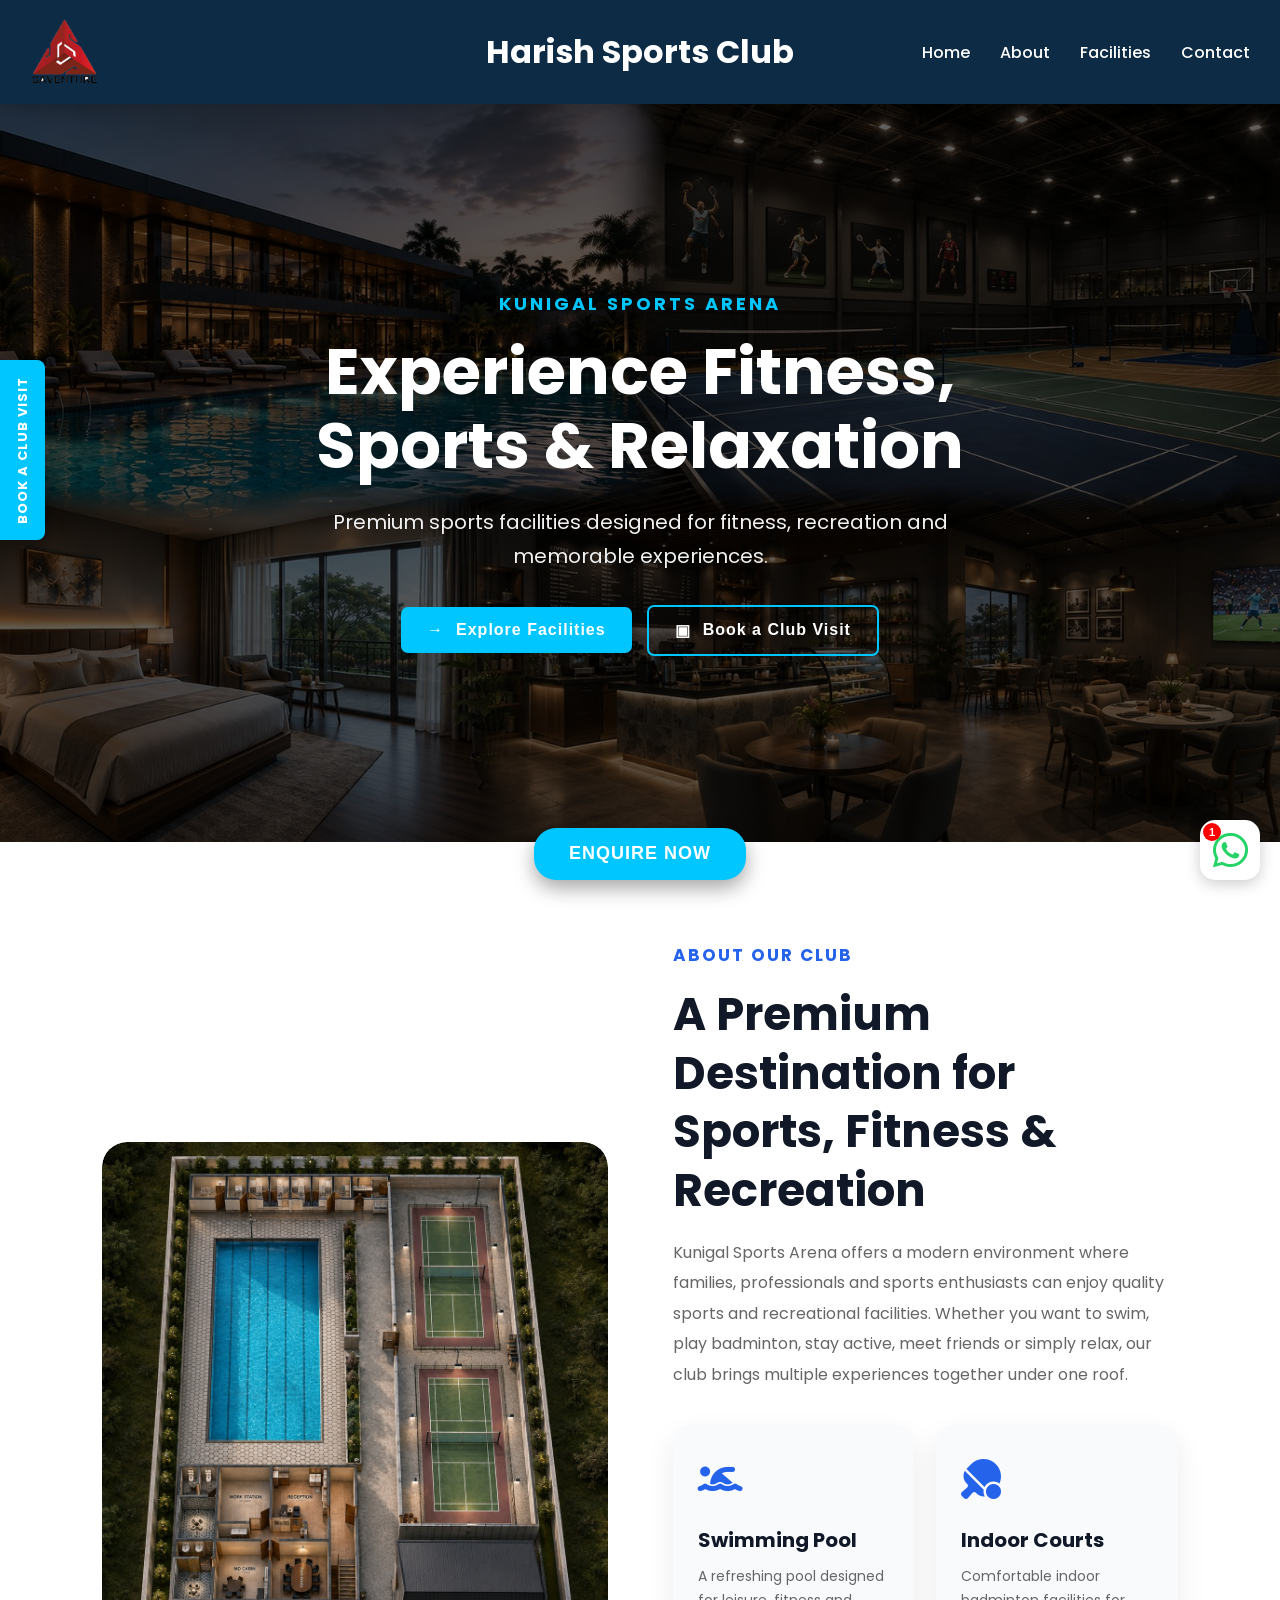
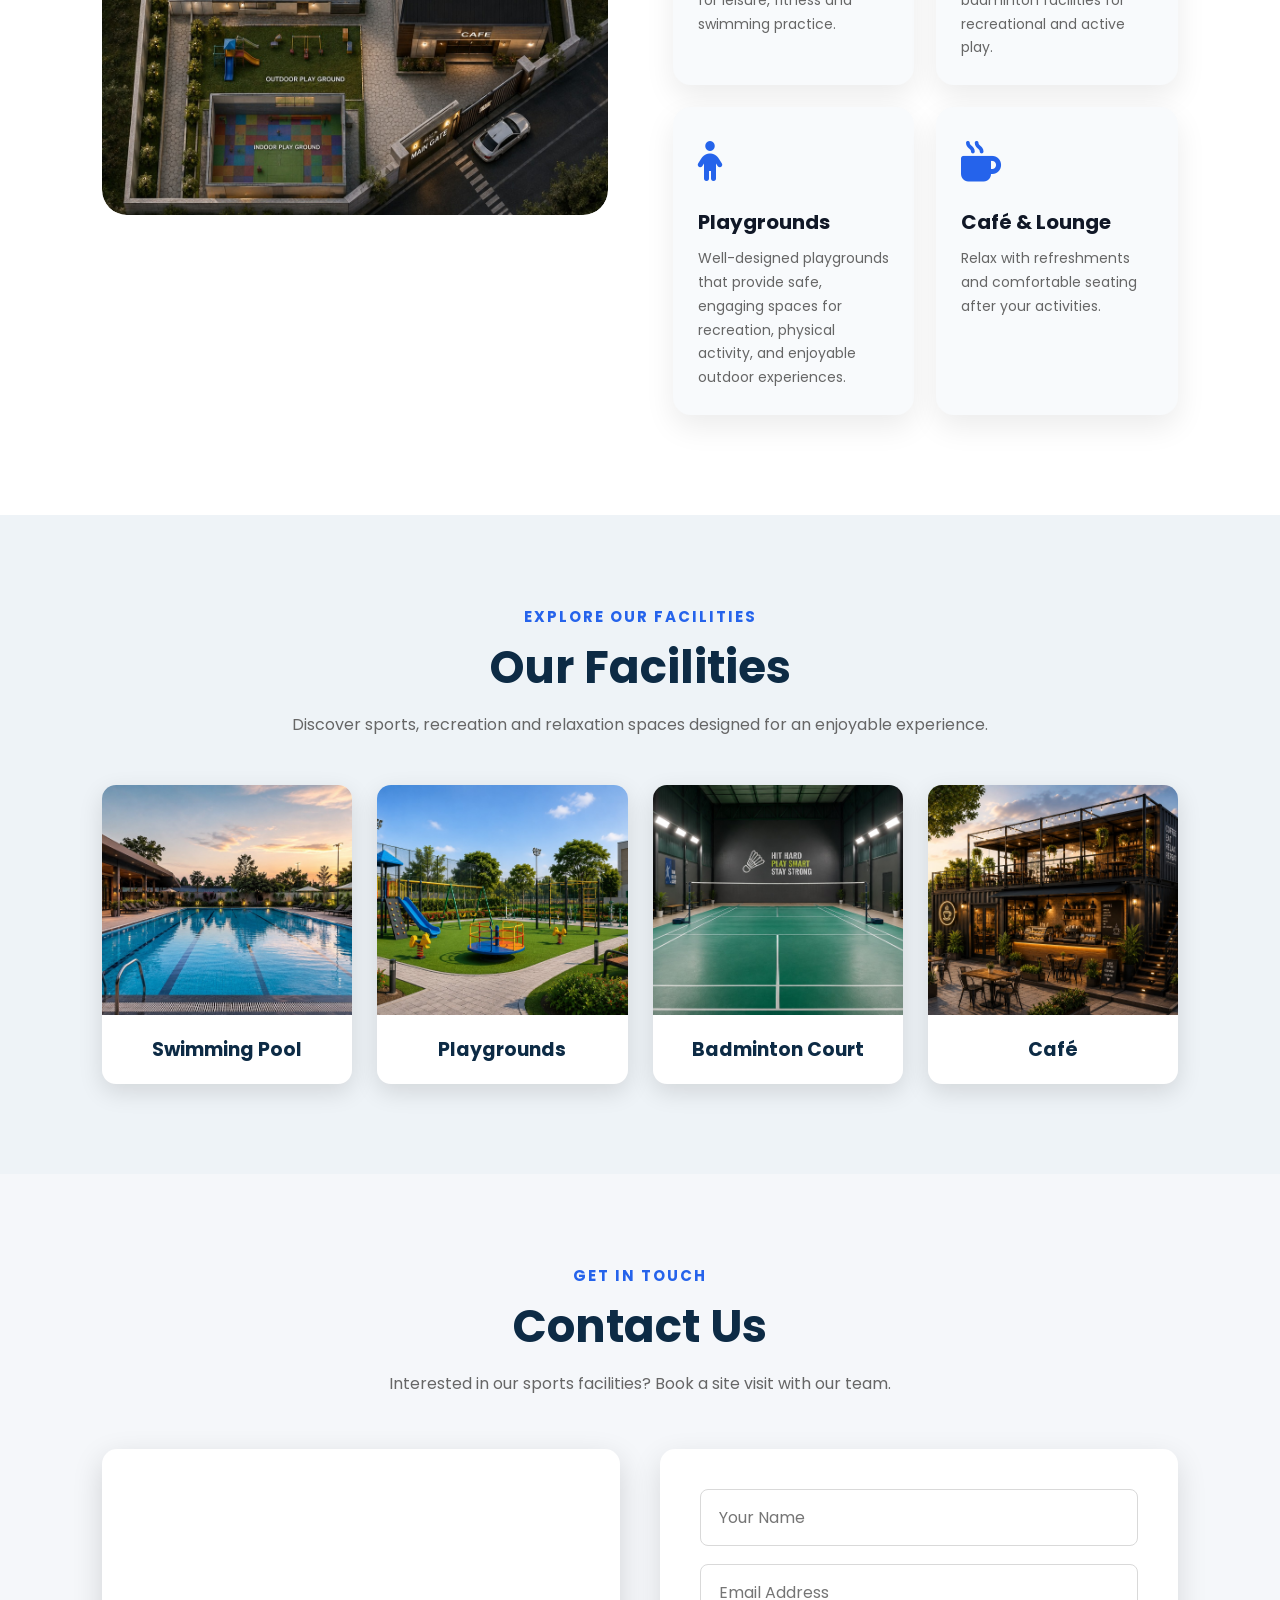
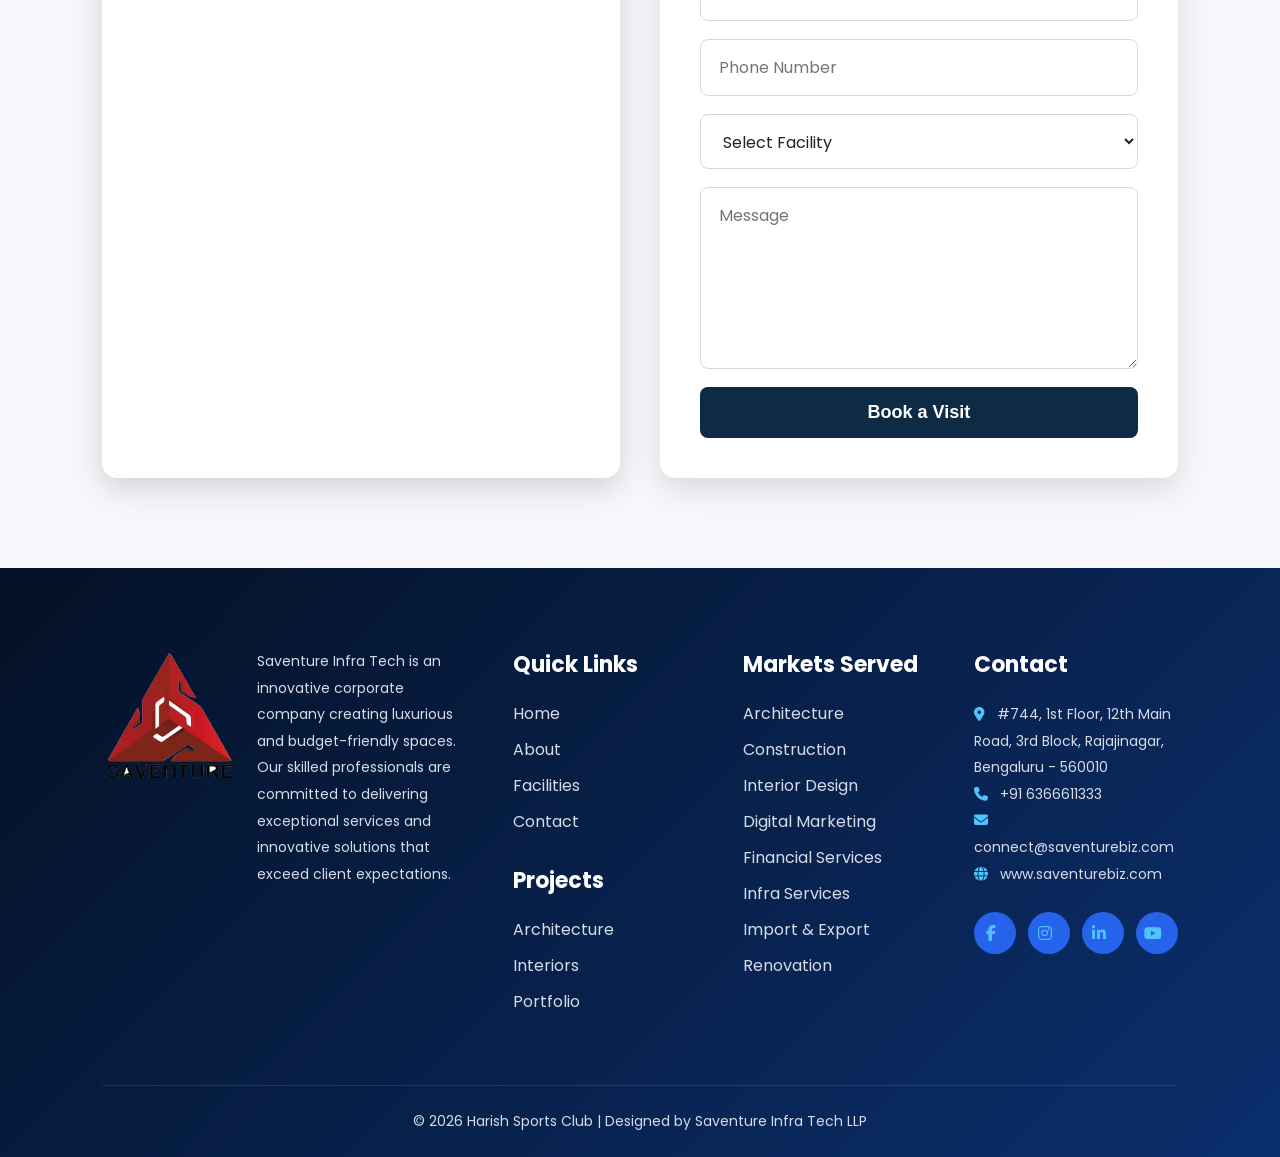
==== commit bde8917f: "Update index.html" ====
--- a/index.html
+++ b/index.html
@@ -8,7 +8,7 @@
     <meta name="viewport" content="width=device-width, initial-scale=1.0">
 
     <!-- Primary SEO -->
-    <title>Sports Club | Saventure Infra Tech LLP | Swimming Pool, Badminton & Cafe</title>
+    <title>Harish Sports Club | Saventure Infra Tech LLP | Swimming Pool, Badminton & Cafe</title>
 
     <meta name="description" content="Saventure Sports Club offers premium sports and recreational facilities including a swimming pool, badminton court, multipurpose playground and cafe in Kunigal.">
 
@@ -22,7 +22,7 @@
 
     <!-- Open Graph -->
     <meta property="og:type" content="website">
-    <meta property="og:title" content="Saventure Sports Club">
+    <meta property="og:title" content="Harish Sports Club">
     <meta property="og:description" content="Premium sports and recreational facilities by Saventure Infra Tech LLP.">
     <meta property="og:url" content="https://www.saventurebiz.com/sports-club/">
     <meta property="og:image" content="https://www.saventurebiz.com/sports-club/images/sports-club.jpg">
@@ -1057,7 +1057,7 @@
 ========================================================= -->
 
 <input type="checkbox"
-       id="enquiry-popup" checked>
+       id="enquiry-popup">
 
 
 
--- a/style.css
+++ b/style.css
@@ -1,898 +1,2104 @@
-/* ==========================
-        GLOBAL CSS
-========================== */
-
-*{
-    margin:0;
-    padding:0;
-    box-sizing:border-box;
-}
-
-html{
-    scroll-behavior:smooth;
-    scroll-padding-top:90px;
-}
-
-body{
-
-    font-family:'Poppins',sans-serif;
-    background:#f4f7fb;
-}
-
-
-
-/* Header */
-header{
-    background:#0d2b45;
-    color:#fff;
-    /* padding:15px 0; */
-    position:sticky;
-    padding:15px 30px;
-    top:0;
-    z-index:1000;
-}
-
-.container{
-    width:100%;
-    max-width:none;
-    margin:0;
-}
-
-/* Header Layout */
-header .container{
-    display:grid;
-    grid-template-columns:1fr auto 1fr;
-    align-items:center;
-}
-
-/* Logo - Left */
-.logo{
-    justify-self:start;
-}
-
-.logo img{
-    height:80px;   /* Adjust as needed */
-    display:block;
-}
-
-/* Club Name - Center */
-.club-name{
-    justify-self:center;
-    font-size:32px;
-    font-weight:700;
-    color:#fff;
-    margin:0;
-    text-align:center;
-}
-
-/* Navigation - Right */
-nav{
-    justify-self:end;
-}
-
-nav ul{
-    list-style:none;
-    display:flex;
-    align-items:center;
-    gap:30px;
-    margin:0;
-    padding:0;
-}
-
-nav ul li{
-    margin:0;
-}
-
-nav ul li a{
-    color:#fff;
-    text-decoration:none;
-    font-weight:500;
-    transition:0.3s;
-}
-
-nav ul li a:hover{
-    color:#00c6ff;
-}
-
-
-
-/* Hero */
-.hero{
-    height:80vh;
-    background:linear-gradient(rgba(0,0,0,.6),
-    rgba(0,0,0,.6)),
-    url('images/arena.jpeg');
-    background-size:cover;
-    background-position:center;
-    display:flex;
-    justify-content:center;
-    align-items:center;
-    text-align:center;
-    color:white;
-}
-
-.hero-content h2{
-    font-size:48px;
-    margin-bottom:15px;
+/* =========================================================
+   GLOBAL CSS
+========================================================= */
+
+* {
+    margin: 0;
+    padding: 0;
+    box-sizing: border-box;
+}
+
+html {
+    scroll-behavior: smooth;
+    scroll-padding-top: 110px;
+}
+
+body {
+    font-family: 'Poppins', sans-serif;
+    background: #f4f7fb;
+    color: #222;
+    overflow-x: hidden;
+}
+
+img {
+    max-width: 100%;
+}
+
+a {
+    -webkit-tap-highlight-color: transparent;
+}
+
+button,
+input,
+textarea,
+select {
+    font-family: inherit;
+}
+
+
+
+/* =========================================================
+   HEADER
+========================================================= */
+
+header {
+    position: sticky;
+    top: 0;
+    width: 100%;
+    background: #0d2b45;
+    color: #fff;
+    padding: 12px 30px;
+    z-index: 1000;
+    box-shadow: 0 4px 18px rgba(0, 0, 0, 0.15);
+}
+
+.container {
+    width: 100%;
+    max-width: 1700px;
+    margin: 0 auto;
+}
+
+.header-container {
+    display: grid;
+    grid-template-columns: 1fr auto 1fr;
+    align-items: center;
+    min-height: 80px;
+}
+
+
+
+/* Logo */
+
+.logo {
+    justify-self: start;
+}
+
+.logo a {
+    display: block;
+}
+
+.logo img {
+    height: 70px;
+    width: auto;
+    display: block;
+    object-fit: contain;
+}
+
+
+
+/* Club Name */
+
+.club-name {
+    justify-self: center;
+    color: #fff;
+    font-size: 32px;
+    font-weight: 700;
+    line-height: 1.2;
+    text-align: center;
+    white-space: nowrap;
+}
+
+
+
+/* Navigation */
+
+nav {
+    justify-self: end;
+}
+
+nav ul {
+    display: flex;
+    align-items: center;
+    gap: 30px;
+    list-style: none;
+}
+
+nav ul li {
+    margin: 0;
+}
+
+nav ul li a {
+    position: relative;
+    color: #fff;
+    text-decoration: none;
+    font-size: 16px;
+    font-weight: 500;
+    transition: 0.3s ease;
+}
+
+nav ul li a::after {
+    content: "";
+    position: absolute;
+    left: 0;
+    bottom: -7px;
+    width: 0;
+    height: 2px;
+    background: #00c6ff;
+    transition: 0.3s ease;
+}
+
+nav ul li a:hover {
     color: #00c6ff;
 }
 
-.hero-content p{
-    font-size:20px;
-    margin-bottom:25px;
-}
-
-.btn{
-    background:#00c6ff;
-    color:white;
-    padding:12px 25px;
-    text-decoration:none;
-    border-radius:5px;
-}
-
-.btn:hover{
-    background:#0099cc;
-}
-
-/* Sections */
-section{
-    padding:70px 0;
-}
-
-h2{
-    text-align:center;
-    margin-bottom:30px;
-    color:#0d2b45;
-}
-
-
-
-/*==========================
-        ABOUT SECTION
-==========================*/
-
-.about{
-
-    padding:100px 8%;
-    background:#ffffff;
-}
-
-.about-container{
-
-    max-width:1300px;
-    margin:auto;
-    display:grid;
-    grid-template-columns:1fr 1fr;
-    gap:60px;
-    align-items:center;
-}
-
-/* Left Image */
-
-.about-image img{
-
-    width:100%;
-    border-radius:25px;
-    box-shadow:0 20px 50px rgba(0,0,0,.15);
-    transition:.4s;
-}
-
-.about-image img:hover{
-
-    transform:scale(1.03);
-}
-
-/* Right Content */
-
-.about-content span{
-
-    color:#2563eb;
-    font-size:25px;
-    font-weight:700;
-    letter-spacing:2px;
+nav ul li a:hover::after {
+    width: 100%;
+}
+
+
+
+/* =========================================================
+   HERO SECTION
+========================================================= */
+
+.hero {
+    min-height: 82vh;
+    background:
+        linear-gradient(
+            rgba(0, 0, 0, 0.62),
+            rgba(0, 0, 0, 0.62)
+        ),
+        url("images/sports-club.jpg");
+
+    background-size: cover;
+    background-position: center;
+    background-repeat: no-repeat;
+
+    display: flex;
+    justify-content: center;
+    align-items: center;
+
     text-align: center;
-}
-
-.about-content h2{
-
-    font-size:42px;
-    margin:18px 0;
-    color:#111827;
-    line-height:1.3;
-}
-
-.about-content p{
-
-    color:#666;
-    line-height:1.9;
-    margin-bottom:35px;
-}
-
-/* Feature Cards */
-
-.feature-grid{
-
-    display:grid;
-    grid-template-columns:repeat(2,1fr);
-    gap:25px;
-}
-
-.feature-card{
-
-    background:#f8fafc;
-    padding:25px;
-    border-radius:18px;
-    transition:.35s;
-    box-shadow:0 12px 30px rgba(0,0,0,.08);
-}
-
-.feature-card:hover{
-
-    background:#2563eb;
-    color:#fff;
-    transform:translateY(-8px);
-}
-
-.feature-card:hover p{
-
-    color:#fff;
-}
-
-.feature-card h3{
-
-    margin-bottom:10px;
-}
-
-.feature-icon{
-    font-size:42px;
-    color:#2563eb;
-    margin-bottom:15px;
-}
-
-.feature-card:hover .feature-icon{
-    color:#fff;
-}
-
-/* ===========================
-   Facilities Section
-=========================== */
-
-.facilities{
-    padding:80px 8%;
-    background:#eef3f7;
-}
-
-.facilities h2{
-    text-align:center;
-    margin-bottom:40px;
-    color:#0d2b45;
-}
-
-/* Horizontal Image Cards */
-
-.card-container{
-    display:flex;
-    gap:25px;
-    overflow-x:auto;
-    scroll-behavior:smooth;
-    padding-bottom:15px;
-}
-
-.card-container::-webkit-scrollbar{
-    height:8px;
-}
-
-.card-container::-webkit-scrollbar-thumb{
-    background:#0d2b45;
-    border-radius:20px;
-}
-
-.card{
-    flex:0 0 320px;
-    background:#fff;
-    border-radius:12px;
-    overflow:hidden;
-    box-shadow:0 8px 20px rgba(0,0,0,.12);
-    transition:.3s;
-}
-
-.card:hover{
-    transform:translateY(-8px);
-}
-
-.card img{
-    width:100%;
-    height:220px;
-    object-fit:cover;
-    display:block;
-}
-
-.card h3{
-    padding:18px;
-    text-align:center;
-    color:#0d2b45;
-}
-
-
-/* ===========================
-   Full Screen Image Popup
-=========================== */
-
-.popup{
-    position:fixed;
-    inset:0;
-    background:rgba(0,0,0,.95);
-    display:flex;
-    justify-content:center;
-    align-items:center;
-    opacity:0;
-    visibility:hidden;
-    transition:.3s;
-    z-index:9999;
-}
-
-.popup:target{
-    opacity:1;
-    visibility:visible;
-}
-
-.popup img{
-    width:90%;
-    max-width:1400px;
-    max-height:90vh;
-    object-fit:contain;
-    border-radius:10px;
-}
-
-/* Close Button */
-
-.close{
-    position:absolute;
-    top:20px;
-    right:35px;
-    font-size:45px;
-    color:#fff;
-    text-decoration:none;
-    font-weight:bold;
-}
-
-/* Previous / Next */
-
-.nav{
-    position:absolute;
-    top:50%;
-    transform:translateY(-50%);
-    color:#fff;
-    font-size:55px;
-    text-decoration:none;
-    padding:15px;
-    font-weight:bold;
-    transition:.3s;
-}
-
-.nav:hover{
-    color:#00c6ff;
-}
-
-.prev{
-    left:25px;
-}
-
-.next{
-    right:25px;
-}
-
-
-
-/*==================================
-        CONTACT SECTION
-==================================*/
-
-/* ==========================
-   Contact Section
-========================== */
-
-.contact{
-    padding:80px 8%;
-    background:#f5f7fa;
-}
-
-.contact-title{
-    text-align:center;
-    font-size:42px;
-    font-weight:700;
-    color:#0d2b45;
-    margin-bottom:50px;
-    position:relative;
-}
-
-.contact-title::after{
-    content:"";
-    width:80px;
-    height:4px;
-    background:#00c6ff;
-    display:block;
-    margin:15px auto 0;
-    border-radius:50px;
-}
-
-.contact-container{
-    display:grid;
-    grid-template-columns:1fr 1fr;
-    gap:40px;
-    align-items:stretch;
-}
-
-/* Google Map */
-
-.contact-map{
-    min-height:600px;
-    border-radius:15px;
-    overflow:hidden;
-    box-shadow:0 10px 30px rgba(0,0,0,.15);
-}
-
-.contact-map iframe{
-    width:100%;
-    height:100%;
-    display:block;
-}
+    color: #fff;
+
+    padding: 80px 20px;
+}
+
+.hero-content {
+    max-width: 900px;
+}
+
+.hero-label {
+    display: inline-block;
+    margin-bottom: 18px;
+    color: #00c6ff;
+    font-size: 18px;
+    font-weight: 700;
+    letter-spacing: 3px;
+}
+
+.hero-content h2 {
+    color: #fff;
+    font-size: clamp(38px, 5vw, 64px);
+    line-height: 1.15;
+    margin-bottom: 22px;
+}
+
+.hero-content p {
+    max-width: 720px;
+    margin: 0 auto 32px;
+    color: #f1f1f1;
+    font-size: 20px;
+    line-height: 1.7;
+}
+
+.hero-buttons {
+    display: flex;
+    justify-content: center;
+    align-items: center;
+    gap: 15px;
+    flex-wrap: wrap;
+}
+
+
+
+/* Hero Buttons */
+
+.btn {
+    display: inline-flex;
+    align-items: center;
+    justify-content: center;
+    gap: 12px;
+
+    padding: 14px 26px;
+
+    background: #00c6ff;
+    color: #fff;
+
+    border-radius: 7px;
+
+    text-decoration: none;
+
+    font-size: 16px;
+    font-weight: 600;
+
+    letter-spacing: 1px;
+
+    transition:
+        background 0.3s ease,
+        transform 0.3s ease,
+        box-shadow 0.3s ease;
+}
+
+.btn:hover {
+    background: #0099cc;
+    transform: translateY(-3px);
+    box-shadow: 0 10px 25px rgba(0, 198, 255, 0.3);
+}
+
+.secondary-btn {
+    background: transparent;
+    border: 2px solid #00c6ff;
+}
+
+.secondary-btn:hover {
+    background: #00c6ff;
+}
+
+
+
+/* =========================================================
+   GENERAL SECTION
+========================================================= */
+
+section {
+    padding: 90px 8%;
+}
+
+h2 {
+    color: #0d2b45;
+}
+
+
+
+/* Section Heading */
+
+.section-heading {
+    max-width: 800px;
+    margin: 0 auto 50px;
+    text-align: center;
+}
+
+.section-heading > span {
+    display: block;
+    margin-bottom: 12px;
+
+    color: #2563eb;
+
+    font-size: 15px;
+    font-weight: 700;
+
+    letter-spacing: 2px;
+}
+
+.section-heading h2 {
+    margin-bottom: 15px;
+
+    font-size: clamp(32px, 4vw, 45px);
+    line-height: 1.25;
+}
+
+.section-heading p {
+    color: #666;
+    font-size: 16px;
+    line-height: 1.8;
+}
+
+
+
+/* =========================================================
+   ABOUT SECTION
+========================================================= */
+
+.about {
+    background: #fff;
+    padding: 100px 8%;
+}
+
+.about-container {
+    max-width: 1350px;
+    margin: auto;
+
+    display: grid;
+    grid-template-columns: 1fr 1fr;
+
+    gap: 65px;
+
+    align-items: center;
+}
+
+
+
+/* About Image */
+
+.about-image {
+    overflow: hidden;
+    border-radius: 25px;
+}
+
+.about-image img {
+    display: block;
+    width: 100%;
+
+    border-radius: 25px;
+
+    box-shadow:
+        0 20px 50px rgba(0, 0, 0, 0.15);
+
+    transition: transform 0.4s ease;
+}
+
+.about-image:hover img {
+    transform: scale(1.03);
+}
+
+
+
+/* About Content */
+
+.about-content .section-label {
+    display: block;
+
+    color: #2563eb;
+
+    font-size: 17px;
+    font-weight: 700;
+
+    letter-spacing: 2px;
+}
+
+.about-content h2 {
+    margin: 18px 0;
+
+    color: #111827;
+
+    font-size: clamp(32px, 4vw, 45px);
+    line-height: 1.3;
+}
+
+.about-content > p {
+    margin-bottom: 35px;
+
+    color: #666;
+
+    font-size: 16px;
+    line-height: 1.9;
+}
+
+
+
+/* =========================================================
+   FEATURE GRID
+========================================================= */
+
+.feature-grid {
+    display: grid;
+    grid-template-columns: repeat(2, 1fr);
+    gap: 22px;
+}
+
+.feature-card {
+    padding: 25px;
+
+    background: #f8fafc;
+
+    border-radius: 18px;
+
+    box-shadow:
+        0 12px 30px rgba(0, 0, 0, 0.08);
+
+    transition:
+        transform 0.35s ease,
+        background 0.35s ease,
+        color 0.35s ease;
+}
+
+.feature-card:hover {
+    background: #2563eb;
+    color: #fff;
+    transform: translateY(-8px);
+}
+
+.feature-card h3 {
+    margin-bottom: 10px;
+
+    color: #111827;
+
+    font-size: 20px;
+}
+
+.feature-card p {
+    color: #666;
+
+    font-size: 14px;
+    line-height: 1.7;
+}
+
+.feature-card:hover h3,
+.feature-card:hover p {
+    color: #fff;
+}
+
+.feature-icon {
+    margin-bottom: 15px;
+
+    color: #2563eb;
+
+    font-size: 40px;
+}
+
+.feature-card:hover .feature-icon {
+    color: #fff;
+}
+
+
+
+/* =========================================================
+   FACILITIES
+========================================================= */
+
+.facilities {
+    background: #eef3f7;
+    padding: 90px 8%;
+}
+
+.facilities .section-heading {
+    margin-bottom: 45px;
+}
+
+
+
+/* Cards */
+
+.card-container {
+    max-width: 1400px;
+    margin: auto;
+
+    display: grid;
+    grid-template-columns: repeat(4, 1fr);
+
+    gap: 25px;
+}
+
+.card {
+    overflow: hidden;
+
+    background: #fff;
+
+    border-radius: 14px;
+
+    box-shadow:
+        0 8px 25px rgba(0, 0, 0, 0.12);
+
+    transition:
+        transform 0.3s ease,
+        box-shadow 0.3s ease;
+}
+
+.card:hover {
+    transform: translateY(-8px);
+
+    box-shadow:
+        0 15px 35px rgba(0, 0, 0, 0.16);
+}
+
+.card a {
+    display: block;
+    overflow: hidden;
+}
+
+.card img {
+    display: block;
+
+    width: 100%;
+    height: 230px;
+
+    object-fit: cover;
+
+    transition: transform 0.4s ease;
+}
+
+.card:hover img {
+    transform: scale(1.06);
+}
+
+.card h3 {
+    padding: 20px 15px;
+
+    text-align: center;
+
+    color: #0d2b45;
+
+    font-size: 19px;
+}
+
+
+
+/* =========================================================
+   FACILITY FULLSCREEN POPUP
+========================================================= */
+
+.popup {
+    position: fixed;
+
+    inset: 0;
+
+    display: flex;
+
+    justify-content: center;
+    align-items: center;
+
+    padding: 70px 80px;
+
+    background: rgba(0, 0, 0, 0.95);
+
+    opacity: 0;
+    visibility: hidden;
+
+    z-index: 9999;
+
+    transition:
+        opacity 0.3s ease,
+        visibility 0.3s ease;
+}
+
+.popup:target {
+    opacity: 1;
+    visibility: visible;
+}
+
+.popup img {
+    display: block;
+
+    width: auto;
+    max-width: 90vw;
+
+    height: auto;
+    max-height: 85vh;
+
+    object-fit: contain;
+
+    border-radius: 10px;
+}
+
+
+
+/* Popup Close */
+
+.close {
+    position: absolute;
+
+    top: 20px;
+    right: 35px;
+
+    color: #fff;
+
+    font-size: 48px;
+    font-weight: 300;
+
+    text-decoration: none;
+
+    line-height: 1;
+
+    transition: 0.3s ease;
+}
+
+.close:hover {
+    color: #00c6ff;
+}
+
+
+
+/* Popup Navigation */
+
+.nav {
+    position: absolute;
+
+    top: 50%;
+
+    transform: translateY(-50%);
+
+    padding: 15px;
+
+    color: #fff;
+
+    font-size: 55px;
+
+    text-decoration: none;
+
+    font-weight: 300;
+
+    transition: 0.3s ease;
+}
+
+.nav:hover {
+    color: #00c6ff;
+}
+
+.prev {
+    left: 20px;
+}
+
+.next {
+    right: 20px;
+}
+
+
+
+/* =========================================================
+   CONTACT SECTION
+========================================================= */
+
+.contact {
+    background: #f5f7fa;
+    padding: 90px 8%;
+}
+
+.contact-heading {
+    margin-bottom: 50px;
+}
+
+.contact-container {
+    max-width: 1400px;
+    margin: auto;
+
+    display: grid;
+
+    grid-template-columns: 1fr 1fr;
+
+    gap: 40px;
+
+    align-items: stretch;
+}
+
+
+
+/* Map */
+
+.contact-map {
+    min-height: 600px;
+
+    overflow: hidden;
+
+    background: #fff;
+
+    border-radius: 15px;
+
+    box-shadow:
+        0 10px 30px rgba(0, 0, 0, 0.15);
+}
+
+.contact-map iframe {
+    display: block;
+
+    width: 100%;
+    height: 100%;
+
+    min-height: 600px;
+
+    border: 0;
+}
+
+
 
 /* Contact Form */
 
-.contact-form{
-    background:#ffffff;
-    padding:40px;
-    border-radius:15px;
-    box-shadow:0 10px 30px rgba(0,0,0,.12);
-}
-
-.contact-form form{
-    display:flex;
-    flex-direction:column;
-    gap:18px;
+.contact-form {
+    padding: 40px;
+
+    background: #fff;
+
+    border-radius: 15px;
+
+    box-shadow:
+        0 10px 30px rgba(0, 0, 0, 0.12);
+}
+
+.contact-form form {
+    display: flex;
+    flex-direction: column;
+    gap: 18px;
 }
 
 .contact-form input,
 .contact-form select,
-.contact-form textarea{
-    width:100%;
-    padding:15px 18px;
-    border:1px solid #d9d9d9;
-    border-radius:8px;
-    font-size:16px;
-    outline:none;
-    transition:.3s;
-    font-family:inherit;
-    background:#fff;
+.contact-form textarea {
+    width: 100%;
+
+    padding: 15px 18px;
+
+    border: 1px solid #d9d9d9;
+
+    border-radius: 8px;
+
+    outline: none;
+
+    background: #fff;
+
+    color: #222;
+
+    font-size: 16px;
+
+    transition:
+        border-color 0.3s ease,
+        box-shadow 0.3s ease;
 }
 
 .contact-form input:focus,
 .contact-form select:focus,
-.contact-form textarea:focus{
-    border-color:#0d2b45;
-    box-shadow:0 0 8px rgba(13,43,69,.2);
-}
-
-.contact-form textarea{
-    resize:vertical;
-}
-
-.contact-form button{
-    background:#0d2b45;
-    color:#fff;
-    border:none;
-    padding:15px;
-    font-size:18px;
-    font-weight:600;
-    border-radius:8px;
-    cursor:pointer;
-    transition:.3s;
-}
-
-.contact-form button:hover{
-    background:#00c6ff;
-    color:#0d2b45;
-}
-
-/*==================================
-            FOOTER
-==================================*/
-
-.footer{
-
-    background:linear-gradient(135deg,#041126,#0b2f6d);
-    color:#ffffff;
-    padding:80px 8% 0;
-}
-
-.footer-container{
-    max-width:1700px;
-    margin:auto;
-    display:grid;
-    grid-template-columns:2fr 1fr 1fr 1fr;
-    gap:50px;
-}
-
-
-.footer-box p a{
-    color:#d5dce8;
-    text-decoration:none;
-    transition:.3s;
-}
-
-.footer-box p a:hover{
-    color:#4fc3ff;
-}
-
-/* First Footer Box */
-
-
-.footer-box:first-child{
-    display:flex;
-    align-items:flex-start;
-    gap:20px;
-}
-
-.footer-box:first-child p{
-    flex:1;
-    margin:0;
-    line-height:1.9;
-}
-
-.footer-logo{
-    width:140px;
-    height:auto;
-    flex-shrink:0;
-    margin:0;
-}
-
-
-.footer-box p{
-
-    color:#d5dce8;
-    line-height:1.9;
-}
-
-.footer-box h3{
-
-    margin-bottom:20px;
-    font-size:24px;
-}
-
-.footer-box ul{
-
-    list-style:none;
-}
-
-.footer-box ul li{
-
-    margin-bottom:12px;
-}
-
-.footer-box ul li a{
-
-    text-decoration:none;
-    color:#d5dce8;
-    transition:.3s;
-}
-
-.footer-box ul li a:hover{
-
-    color:#4fc3ff;
-    padding-left:6px;
-}
-
-.footer-box i{
-
-    color:#4fc3ff;
-    margin-right:10px;
-}
-
-.social-icons{
-
-    display:flex;
-    gap:15px;
-    margin-top:25px;
-}
-
-.social-icons a{
-
-    width:45px;
-    height:45px;
-    display:flex;
-    justify-content:center;
-    align-items:center;
-    background:#2563eb;
-    color:#ffffff;
-    border-radius:50%;
-    text-decoration:none;
-    transition:.35s;
-}
-
-.social-icons a:hover{
-
-    transform:translateY(-6px);
-    background:#ffffff;
-    color:#2563eb;
-}
-
-.footer-bottom{
-
-    margin-top:60px;
-    text-align:center;
-    padding:25px;
-    border-top:1px solid rgba(255,255,255,.10);
-    color:#d5dce8;
-}
-
-
-
-/*==================================
-        RESPONSIVE DESIGN
-==================================*/
-
-/* ---------- Large Tablets ---------- */
-
-@media (max-width:1200px){
-
-    .club-name{
-        font-size:28px;
-    }
-
-    nav ul{
-        gap:20px;
-    }
-
-    .hero-content h2{
-        font-size:42px;
-    }
-
-    .footer-container{
-        grid-template-columns:repeat(2,1fr);
-    }
-
-}
-
-/* ---------- Tablets ---------- */
-
-@media (max-width:992px){
-
-    header{
-        padding:15px 20px;
-    }
-
-    header .container{
-        grid-template-columns:1fr;
-        row-gap:20px;
-        text-align:center;
-    }
-
-    .logo{
-        justify-self:center;
-    }
-
-    .club-name{
-        justify-self:center;
-        font-size:28px;
-    }
-
-    nav{
-        justify-self:center;
-    }
-
-    nav ul{
-        flex-wrap:wrap;
-        justify-content:center;
-        gap:20px;
-    }
-
-    .hero{
-        height:70vh;
-    }
-
-    .hero-content h2{
-        font-size:36px;
-    }
-
-    .hero-content p{
-        font-size:18px;
-    }
-
-    .about-container{
-        grid-template-columns:1fr;
-    }
-
-    .about-image{
-        order:1;
-    }
-
-    .about-content{
-        order:2;
-        text-align:center;
-    }
-
-    .feature-grid{
-        grid-template-columns:1fr 1fr;
-    }
-
-    .contact-container{
-        grid-template-columns:1fr;
-    }
-
-    .contact-map{
-        min-height:450px;
-    }
-
-    .footer-container{
-        grid-template-columns:1fr 1fr;
-        gap:40px;
-    }
-
-    .footer-box:first-child{
-        flex-direction:column;
-        align-items:center;
-        text-align:center;
-    }
-
-}
-
-/* ---------- Mobile ---------- */
-
-@media (max-width:768px){
-
-    header{
-        padding:15px;
-    }
-
-    .logo img{
-        height:60px;
-    }
-
-    .club-name{
-        font-size:24px;
-    }
-
-    nav ul{
-        flex-direction:column;
-        gap:12px;
-    }
-
-    .hero{
-        height:60vh;
-        padding:0 20px;
-    }
-
-    .hero-content h2{
-        font-size:30px;
-    }
-
-    .hero-content p{
-        font-size:16px;
-    }
-
-    section{
-        padding:60px 20px;
-    }
-
-    .about{
-        padding:70px 20px;
-    }
-
-    .about-content h2{
-        font-size:32px;
-    }
-
-    .feature-grid{
-        grid-template-columns:1fr;
-    }
-
-    .card{
-        flex:0 0 260px;
-    }
-
-    .card img{
-        height:180px;
-    }
-
-    .popup img{
-        width:95%;
-    }
-
-    .nav{
-        font-size:40px;
-    }
-
-    .contact{
-        padding:70px 20px;
-    }
-
-    .contact-map{
-        min-height:350px;
-    }
-
-    .contact-form{
-        padding:25px;
-    }
-
-    .footer{
-        padding:60px 20px 0;
-    }
-
-    .footer-container{
-        grid-template-columns:1fr;
-        text-align:center;
-    }
-
-    .footer-box:first-child{
-        flex-direction:column;
-        align-items:center;
-    }
-
-    .footer-logo{
-        width:120px;
-    }
-
-    .social-icons{
-        justify-content:center;
-    }
-
-}
-
-/* ---------- Small Mobile ---------- */
-
-@media (max-width:480px){
-
-    .logo img{
-        height:50px;
-    }
-
-    .club-name{
-        font-size:20px;
-    }
-
-    .hero-content h2{
-        font-size:24px;
-    }
-
-    .hero-content p{
-        font-size:15px;
-    }
-
-    .about-content h2{
-        font-size:26px;
-    }
-
-    .about-content span{
-        font-size:20px;
-    }
-
-    .feature-card{
-        padding:20px;
-    }
-
-    .card{
-        flex:0 0 220px;
-    }
-
-    .card img{
-        height:160px;
-    }
-
-    .contact-form input,
-    .contact-form select,
-    .contact-form textarea,
-    .contact-form button{
-        font-size:15px;
-    }
-
-    .footer-box h3{
-        font-size:22px;
-    }
-
-    .footer-bottom{
-        font-size:14px;
-        padding:20px 10px;
-    }
-
-}
+.contact-form textarea:focus {
+    border-color: #0d2b45;
+
+    box-shadow:
+        0 0 8px rgba(13, 43, 69, 0.2);
+}
+
+.contact-form textarea {
+    resize: vertical;
+    min-height: 150px;
+}
+
+.contact-form select {
+    height: 55px;
+}
+
+.contact-form button {
+    width: 100%;
+
+    padding: 15px;
+
+    border: none;
+
+    border-radius: 8px;
+
+    background: #0d2b45;
+
+    color: #fff;
+
+    font-size: 18px;
+    font-weight: 600;
+
+    cursor: pointer;
+
+    transition: 0.3s ease;
+}
+
+.contact-form button:hover {
+    background: #00c6ff;
+    color: #0d2b45;
+}
+
+
+
+/* =========================================================
+   FOOTER
+========================================================= */
+
+.footer {
+    padding: 80px 8% 0;
+
+    background:
+        linear-gradient(
+            135deg,
+            #041126,
+            #0b2f6d
+        );
+
+    color: #fff;
+}
+
+.footer-container {
+    max-width: 1700px;
+    margin: auto;
+
+    display: grid;
+
+    grid-template-columns:
+        2fr
+        1fr
+        1fr
+        1fr;
+
+    gap: 50px;
+}
+
+
+
+/* Company Box */
+
+.company-box {
+    display: flex;
+    align-items: flex-start;
+
+    gap: 20px;
+}
+
+.footer-logo {
+    width: 135px;
+
+    height: auto;
+
+    flex-shrink: 0;
+}
+
+.footer-box p {
+    color: #d5dce8;
+
+    font-size: 14px;
+
+    line-height: 1.9;
+}
+
+.footer-box p a {
+    color: #d5dce8;
+
+    text-decoration: none;
+
+    transition: 0.3s ease;
+}
+
+.footer-box p a:hover {
+    color: #4fc3ff;
+}
+
+
+
+/* Footer Headings */
+
+.footer-box h3 {
+    margin-bottom: 20px;
+
+    color: #fff;
+
+    font-size: 22px;
+}
+
+.footer-subtitle {
+    margin-top: 30px;
+}
+
+
+
+/* Footer Lists */
+
+.footer-box ul {
+    list-style: none;
+}
+
+.footer-box ul li {
+    margin-bottom: 11px;
+}
+
+.footer-box ul li a {
+    color: #d5dce8;
+
+    text-decoration: none;
+
+    transition: 0.3s ease;
+}
+
+.footer-box ul li a:hover {
+    color: #4fc3ff;
+
+    padding-left: 6px;
+}
+
+
+
+/* Footer Icons */
+
+.footer-box i {
+    margin-right: 8px;
+
+    color: #4fc3ff;
+}
+
+
+
+/* Social Icons */
+
+.social-icons {
+    display: flex;
+
+    gap: 12px;
+
+    margin-top: 25px;
+}
+
+.social-icons a {
+    width: 42px;
+    height: 42px;
+
+    display: flex;
+
+    justify-content: center;
+    align-items: center;
+
+    border-radius: 50%;
+
+    background: #2563eb;
+
+    color: #fff;
+
+    text-decoration: none;
+
+    transition: 0.35s ease;
+}
+
+.social-icons a:hover {
+    transform: translateY(-5px);
+
+    background: #fff;
+
+    color: #2563eb;
+}
+
+
+
+/* Footer Bottom */
+
+.footer-bottom {
+    margin-top: 60px;
+
+    padding: 25px;
+
+    border-top:
+        1px solid rgba(255, 255, 255, 0.1);
+
+    color: #d5dce8;
+
+    text-align: center;
+
+    font-size: 14px;
+}
+
+
+
+/* =========================================================
+   ENQUIRE BUTTON
+========================================================= */
+
+#enquiry-popup {
+    display: none;
+}
+
+.enquire-btn {
+    position: fixed;
+
+    left: 50%;
+    bottom: 20px;
+
+    transform: translateX(-50%);
+
+    display: block;
+
+    max-width: 90%;
+
+    padding: 15px 35px;
+
+    background: #00c6ff;
+
+    color: #fff;
+
+    border-radius: 22px;
+
+    cursor: pointer;
+
+    z-index: 99998;
+
+    font-size: 18px;
+    font-weight: 600;
+
+    letter-spacing: 1px;
+
+    line-height: 1.2;
+
+    text-align: center;
+
+    text-transform: uppercase;
+
+    white-space: nowrap;
+
+    overflow: hidden;
+
+    box-shadow:
+        0 8px 20px rgba(0, 0, 0, 0.35);
+
+    transition:
+        background 0.3s ease,
+        box-shadow 0.3s ease,
+        transform 0.3s ease;
+}
+
+
+
+/* Shine */
+
+.enquire-btn::before {
+    content: "";
+
+    position: absolute;
+
+    top: 0;
+    left: -120%;
+
+    width: 60%;
+    height: 100%;
+
+    background:
+        linear-gradient(
+            120deg,
+            transparent,
+            rgba(255, 255, 255, 0.75),
+            transparent
+        );
+
+    transform: skewX(-25deg);
+
+    animation: shine 3s infinite;
+}
+
+.enquire-btn:hover {
+    background: #0099cc;
+
+    box-shadow:
+        0 12px 30px rgba(0, 0, 0, 0.45);
+
+    transform:
+        translateX(-50%)
+        translateY(-3px);
+}
+
+@keyframes shine {
+
+    0% {
+        left: -120%;
+    }
+
+    40% {
+        left: 170%;
+    }
+
+    100% {
+        left: 170%;
+    }
+
+}
+
+
+
+/* =========================================================
+   ENQUIRY POPUP OVERLAY
+========================================================= */
+
+.popup-overlay {
+    position: fixed;
+
+    inset: 0;
+
+    width: 100%;
+    height: 100%;
+
+    padding: 20px;
+
+    display: flex;
+
+    align-items: center;
+    justify-content: center;
+
+    background: rgba(0, 0, 0, 0.68);
+
+    opacity: 0;
+    visibility: hidden;
+
+    overflow-y: auto;
+
+    z-index: 99999;
+
+    transition:
+        opacity 0.4s ease,
+        visibility 0.4s ease;
+}
+
+
+
+/* Open Popup */
+
+#enquiry-popup:checked ~ .popup-overlay {
+    opacity: 1;
+
+    visibility: visible;
+}
+
+
+
+/* =========================================================
+   POPUP BOX
+========================================================= */
+
+.popup-box {
+    position: relative;
+
+    width: 650px;
+    max-width: 100%;
+
+    max-height: 90vh;
+
+    overflow-y: auto;
+
+    padding: 40px;
+
+    background: #fff;
+
+    border-radius: 25px;
+
+    box-shadow:
+        0 20px 60px rgba(0, 0, 0, 0.35);
+
+    animation: popupAnimation 0.35s ease;
+}
+
+@keyframes popupAnimation {
+
+    from {
+        transform: scale(0.8);
+        opacity: 0;
+    }
+
+    to {
+        transform: scale(1);
+        opacity: 1;
+    }
+
+}
+
+
+
+/* =========================================================
+   POPUP CLOSE BUTTON
+========================================================= */
+
+.close-btn {
+    position: absolute;
+
+    top: 12px;
+    right: 18px;
+
+    width: 40px;
+    height: 40px;
+
+    display: flex;
+
+    align-items: center;
+    justify-content: center;
+
+    color: #222;
+
+    font-size: 34px;
+
+    line-height: 1;
+
+    cursor: pointer;
+
+    border-radius: 50%;
+
+    transition:
+        background 0.3s ease,
+        color 0.3s ease;
+}
+
+.close-btn:hover {
+    background: #f2f2f2;
+    color: #603728;
+}
+
+
+
+/* =========================================================
+   POPUP HEADING
+========================================================= */
+
+.popup-box h2 {
+    margin-bottom: 30px;
+
+    padding: 0 20px;
+
+    color: #0d2b45;
+
+    font-size: clamp(26px, 4vw, 38px);
+
+    font-weight: 600;
+
+    line-height: 1.25;
+
+    text-align: center;
+}
+
+
+
+/* =========================================================
+   POPUP FORM
+========================================================= */
+
+.popup-box form {
+    width: 100%;
+}
+
+
+
+/* Inputs */
+
+.popup-box input[type="text"],
+.popup-box input[type="tel"],
+.popup-box input[type="email"],
+.popup-box select,
+.popup-box textarea {
+    display: block;
+
+    width: 100%;
+
+    padding: 15px 16px;
+
+    margin-bottom: 18px;
+
+    border:
+        1px solid #b8b8b8;
+
+    border-radius: 12px;
+
+    outline: none;
+
+    background: #fff;
+
+    color: #222;
+
+    font-size: 17px;
+
+    line-height: 1.4;
+
+    transition:
+        border-color 0.3s ease,
+        box-shadow 0.3s ease;
+}
+
+
+
+/* Select */
+
+.popup-box select {
+    height: 55px;
+
+    cursor: pointer;
+}
+
+
+
+/* Textarea */
+
+.popup-box textarea {
+    min-height: 130px;
+
+    resize: vertical;
+}
+
+
+
+/* Focus */
+
+.popup-box input[type="text"]:focus,
+.popup-box input[type="tel"]:focus,
+.popup-box input[type="email"]:focus,
+.popup-box textarea:focus,
+.popup-box select:focus {
+    border-color: #603728;
+
+    box-shadow:
+        0 0 8px rgba(96, 55, 40, 0.2);
+}
+
+
+
+/* Placeholder */
+
+.popup-box input::placeholder,
+.popup-box textarea::placeholder {
+    color: #777;
+
+    opacity: 1;
+}
+
+
+
+/* =========================================================
+   CHECKBOX
+========================================================= */
+
+.checkbox-area {
+    display: flex;
+
+    align-items: flex-start;
+
+    gap: 10px;
+
+    width: 100%;
+
+    margin: 10px 0 25px;
+}
+
+.checkbox-area input[type="checkbox"] {
+    flex: 0 0 auto;
+
+    width: 18px;
+    height: 18px;
+
+    margin: 4px 0 0;
+
+    cursor: pointer;
+
+    accent-color:  #00c6ff;
+}
+
+.checkbox-area label {
+    flex: 1;
+
+    margin: 0;
+
+    color: #555;
+
+    font-size: 11px;
+
+    font-weight: 400;
+
+    line-height: 1.7;
+
+    letter-spacing: 0.8px;
+
+    text-transform: uppercase;
+
+    cursor: pointer;
+}
+
+
+
+/* =========================================================
+   POPUP SUBMIT
+========================================================= */
+
+.popup-box button[type="submit"] {
+    display: block;
+
+    width: auto;
+
+    margin: 0 auto;
+
+    padding: 15px 55px;
+
+    border: none;
+
+    border-radius: 12px;
+
+    background: #66e1ea;
+
+    color: #000;
+
+    font-size: 20px;
+
+    font-weight: 600;
+
+    cursor: pointer;
+
+    transition:
+        background 0.3s ease,
+        transform 0.3s ease,
+        box-shadow 0.3s ease;
+}
+
+.popup-box button[type="submit"]:hover {
+    background: #0d3f45;
+
+    transform: translateY(-2px);
+
+    box-shadow:
+        0 8px 18px rgba(0, 0, 0, 0.15);
+}
+
+
+
+/* =========================================================
+   BOOK A CLUB VISIT BUTTON
+========================================================= */
+
+.book-btn {
+    position: fixed;
+    left: 0;
+    top: 50%;
+
+    transform: translateY(-50%);
+
+    width: 45px;
+    min-height: 180px;
+
+    display: flex;
+    align-items: center;
+    justify-content: center;
+
+    background: #00c6ff;
+    color: #fff;
+
+    text-decoration: none;
+
+    z-index: 9998;
+
+    border-radius: 0 8px 8px 0;
+
+    box-shadow: 4px 5px 15px rgba(0, 0, 0, 0.25);
+
+    transition:
+        width 0.3s ease,
+        background 0.3s ease,
+        box-shadow 0.3s ease;
+}
+
+
+/* Text inside the button */
+
+.book-btn label {
+    display: flex;
+    align-items: center;
+    justify-content: center;
+
+    writing-mode: vertical-rl;
+    transform: rotate(180deg);
+
+    color: #fff;
+
+    font-family: 'Poppins', sans-serif;
+
+    font-size: 13px;
+    font-weight: 700;
+
+    letter-spacing: 1px;
+
+    white-space: nowrap;
+
+    cursor: pointer;
+}
+
+
+/* Hover */
+
+.book-btn:hover {
+    width: 55px;
+    background: #0099cc;
+
+    box-shadow:
+        5px 8px 20px rgba(0, 0, 0, 0.35);
+}
+
+
+
+/* =========================================================
+   WHATSAPP
+========================================================= */
+
+.whatsapp {
+    position: fixed;
+
+    right: 20px;
+    bottom: 20px;
+
+    width: 60px;
+    height: 60px;
+
+    display: flex;
+
+    align-items: center;
+    justify-content: center;
+
+    background: #fff;
+
+    border-radius: 15px;
+
+    text-decoration: none;
+
+    box-shadow:
+        0 4px 15px rgba(0, 0, 0, 0.2);
+
+    z-index: 9997;
+
+    transition:
+        transform 0.3s ease,
+        box-shadow 0.3s ease;
+}
+
+.whatsapp:hover {
+    transform: translateY(-5px);
+
+    box-shadow:
+        0 8px 20px rgba(0, 0, 0, 0.25);
+}
+
+.whatsapp i {
+    color: #25d366;
+
+    font-size: 40px;
+}
+
+
+
+/* WhatsApp Badge */
+
+.whatsapp .badge {
+    position: absolute;
+
+    top: 3px;
+    left: 3px;
+
+    width: 18px;
+    height: 18px;
+
+    display: flex;
+
+    align-items: center;
+    justify-content: center;
+
+    background: red;
+
+    color: #fff;
+
+    border-radius: 50%;
+
+    font-size: 11px;
+    font-weight: 600;
+}
+
+
+
+/* =========================================================
+   TABLET
+========================================================= */
+
+@media (max-width: 1100px) {
+
+    header {
+        padding: 10px 20px;
+    }
+
+    .header-container {
+        grid-template-columns: auto 1fr auto;
+        gap: 20px;
+    }
+
+    .club-name {
+        font-size: 27px;
+    }
+
+    nav ul {
+        gap: 18px;
+    }
+
+    nav ul li a {
+        font-size: 14px;
+    }
+
+    .about-container {
+        grid-template-columns: 1fr;
+        gap: 50px;
+    }
+
+    .about-image {
+        max-width: 800px;
+        margin: auto;
+    }
+
+    .card-container {
+        grid-template-columns: repeat(2, 1fr);
+    }
+
+    .footer-container {
+        grid-template-columns: repeat(2, 1fr);
+    }
+
+}
+
+
+
+/* =========================================================
+   MOBILE
+========================================================= */
+
+@media (max-width: 768px) {
+
+    html {
+        scroll-padding-top: 150px;
+    }
+
+
+    /* Header */
+
+    header {
+        position: sticky;
+
+        padding: 10px 15px;
+    }
+
+    .header-container {
+        display: flex;
+
+        flex-direction: column;
+
+        gap: 10px;
+
+        /* min-height: auto; */
+    }
+
+    .logo {
+        align-self: center;
+    }
+
+    .logo img {
+        height: 58px;
+    }
+
+    .club-name {
+        font-size: 23px;
+
+        white-space: normal;
+    }
+
+    nav {
+        width: 100%;
+    }
+
+    nav ul {
+        justify-content: center;
+
+        gap: 18px;
+
+        flex-wrap: wrap;
+    }
+
+    nav ul li a {
+        font-size: 13px;
+    }
+
+
+    /* Hero */
+
+    .hero {
+        min-height: 78vh;
+
+        padding: 70px 20px;
+    }
+
+    .hero-label {
+        font-size: 13px;
+
+        letter-spacing: 2px;
+    }
+
+    .hero-content h2 {
+        font-size: 38px;
+    }
+
+    .hero-content p {
+        font-size: 16px;
+
+        line-height: 1.7;
+    }
+
+    .hero-buttons {
+        flex-direction: column;
+
+        width: 100%;
+    }
+
+    .btn {
+        width: 100%;
+
+        max-width: 320px;
+    }
+
+
+    /* Sections */
+
+    section {
+        padding: 65px 5%;
+    }
+
+
+    /* About */
+
+    .about {
+        padding: 70px 5%;
+    }
+
+    .about-content h2 {
+        font-size: 32px;
+    }
+
+    .feature-grid {
+        grid-template-columns: 1fr;
+    }
+
+
+    /* Facilities */
+
+    .facilities {
+        padding: 70px 5%;
+    }
+
+    .card-container {
+        grid-template-columns: 1fr;
+    }
+
+    .card {
+        max-width: 500px;
+
+        width: 100%;
+
+        margin: auto;
+    }
+
+
+    /* Facility Popup */
+
+    .popup {
+        padding: 60px 20px;
+    }
+
+    .popup img {
+        max-width: 95vw;
+
+        max-height: 80vh;
+    }
+
+    .close {
+        top: 15px;
+        right: 20px;
+
+        font-size: 42px;
+    }
+
+    .nav {
+        font-size: 40px;
+
+        padding: 8px;
+    }
+
+    .prev {
+        left: 5px;
+    }
+
+    .next {
+        right: 5px;
+    }
+
+
+    /* Contact */
+
+    .contact {
+        padding: 70px 5%;
+    }
+
+    .contact-container {
+        grid-template-columns: 1fr;
+
+        gap: 30px;
+    }
+
+    .contact-map {
+        min-height: 400px;
+    }
+
+    .contact-map iframe {
+        min-height: 400px;
+    }
+
+    .contact-form {
+        padding: 25px;
+    }
+
+
+    /* Footer */
+
+    .footer {
+        padding: 65px 5% 0;
+    }
+
+    .footer-container {
+        grid-template-columns: 1fr;
+
+        gap: 40px;
+    }
+
+    .company-box {
+        flex-direction: column;
+
+        align-items: center;
+
+        text-align: center;
+    }
+
+    .footer-logo {
+        width: 120px;
+    }
+
+    .footer-box {
+        text-align: center;
+    }
+
+    .footer-box ul {
+        display: inline-block;
+
+        text-align: center;
+    }
+
+    .social-icons {
+        justify-content: center;
+    }
+
+
+    /* Enquire Button */
+
+    .enquire-btn {
+        bottom: 15px;
+
+        padding: 12px 22px;
+
+        font-size: 14px;
+    }
+
+
+    /* Book Button */
+
+.book-btn {
+        left: 0;
+        top: 50%;
+
+        width: 38px;
+        min-height: 180px;
+
+        transform: translateY(-50%);
+
+        border-radius: 0 7px 7px 0;
+    }
+
+    .book-btn label {
+        font-size: 11px;
+        letter-spacing: 0.8px;
+    }
+
+    .book-btn:hover {
+        width: 45px;
+    }
+
+
+    /* WhatsApp */
+
+    .whatsapp {
+        width: 55px;
+        height: 55px;
+
+        right: 15px;
+
+        bottom: 72px;
+    }
+
+    .whatsapp i {
+        font-size: 35px;
+    }
+
+
+    /* Popup */
+
+    .popup-box {
+        width: 100%;
+
+        max-height: 90vh;
+
+        padding: 30px 20px;
+
+        border-radius: 20px;
+    }
+
+    .popup-box h2 {
+        padding: 0 15px;
+
+        font-size: 27px;
+    }
+
+    .popup-box input[type="text"],
+    .popup-box input[type="tel"],
+    .popup-box input[type="email"],
+    .popup-box select,
+    .popup-box textarea {
+        font-size: 16px;
+    }
+
+    .popup-box button[type="submit"] {
+        width: 100%;
+
+        padding: 14px 20px;
+
+        font-size: 18px;
+    }
+
+}
+
+
+
+/* =========================================================
+   SMALL MOBILE
+========================================================= */
+
+@media (max-width: 480px) {
+
+    .club-name {
+        font-size: 20px;
+    }
+
+    nav ul {
+        gap: 12px;
+    }
+
+    nav ul li a {
+        font-size: 12px;
+    }
+
+    .hero-content h2 {
+        font-size: 32px;
+    }
+
+    .hero-content p {
+        font-size: 15px;
+    }
+
+    .section-heading h2 {
+        font-size: 30px;
+    }
+
+    .about-content h2 {
+        font-size: 29px;
+    }
+
+    .feature-card {
+        padding: 20px;
+    }
+
+    .contact-form {
+        padding: 20px;
+    }
+
+    .footer-bottom {
+        padding: 20px 10px;
+
+        font-size: 12px;
+    }
+
+    .enquire-btn {
+        max-width: 75%;
+
+        padding: 11px 16px;
+
+        font-size: 12px;
+    }
+
+    .book-btn {
+        width: 36px;
+        min-height: 175px;
+    }
+
+    .book-btn label {
+        font-size: 10px;
+        letter-spacing: 0.6px;
+    }
+
+    .book-btn:hover {
+        width: 42px;
+    }
+
+    .whatsapp {
+        width: 50px;
+        height: 50px;
+
+        right: 12px;
+
+        bottom: 65px;
+    }
+
+    .whatsapp i {
+        font-size: 31px;
+    }
+
+}
+
+
+/* =========================================================
+   RESPONSIVE HEADER
+========================================================= */
+
+@media (max-width: 768px) {
+
+    header {
+        padding: 8px 15px 12px;
+    }
+
+    header .container {
+        display: flex;
+        flex-direction: column;
+        align-items: center;
+        gap: 5px;
+    }
+
+    .logo {
+        justify-self: auto;
+    }
+
+    .logo img {
+        height: 58px;
+    }
+
+    .club-name {
+        font-size: 24px;
+        line-height: 1.2;
+    }
+
+    nav {
+        width: 100%;
+    }
+
+    nav ul {
+        justify-content: center;
+        gap: 24px;
+        flex-wrap: wrap;
+    }
+
+    nav ul li a {
+        font-size: 13px;
+    }
+}
+
+
+@media (max-width: 480px) {
+
+    header {
+        padding: 6px 10px 12px;
+    }
+
+    .logo img {
+        height: 55px;
+    }
+
+    .club-name {
+        font-size: 23px;
+    }
+
+    nav ul {
+        gap: 18px;
+    }
+
+    nav ul li a {
+        font-size: 13px;
+    }
+}
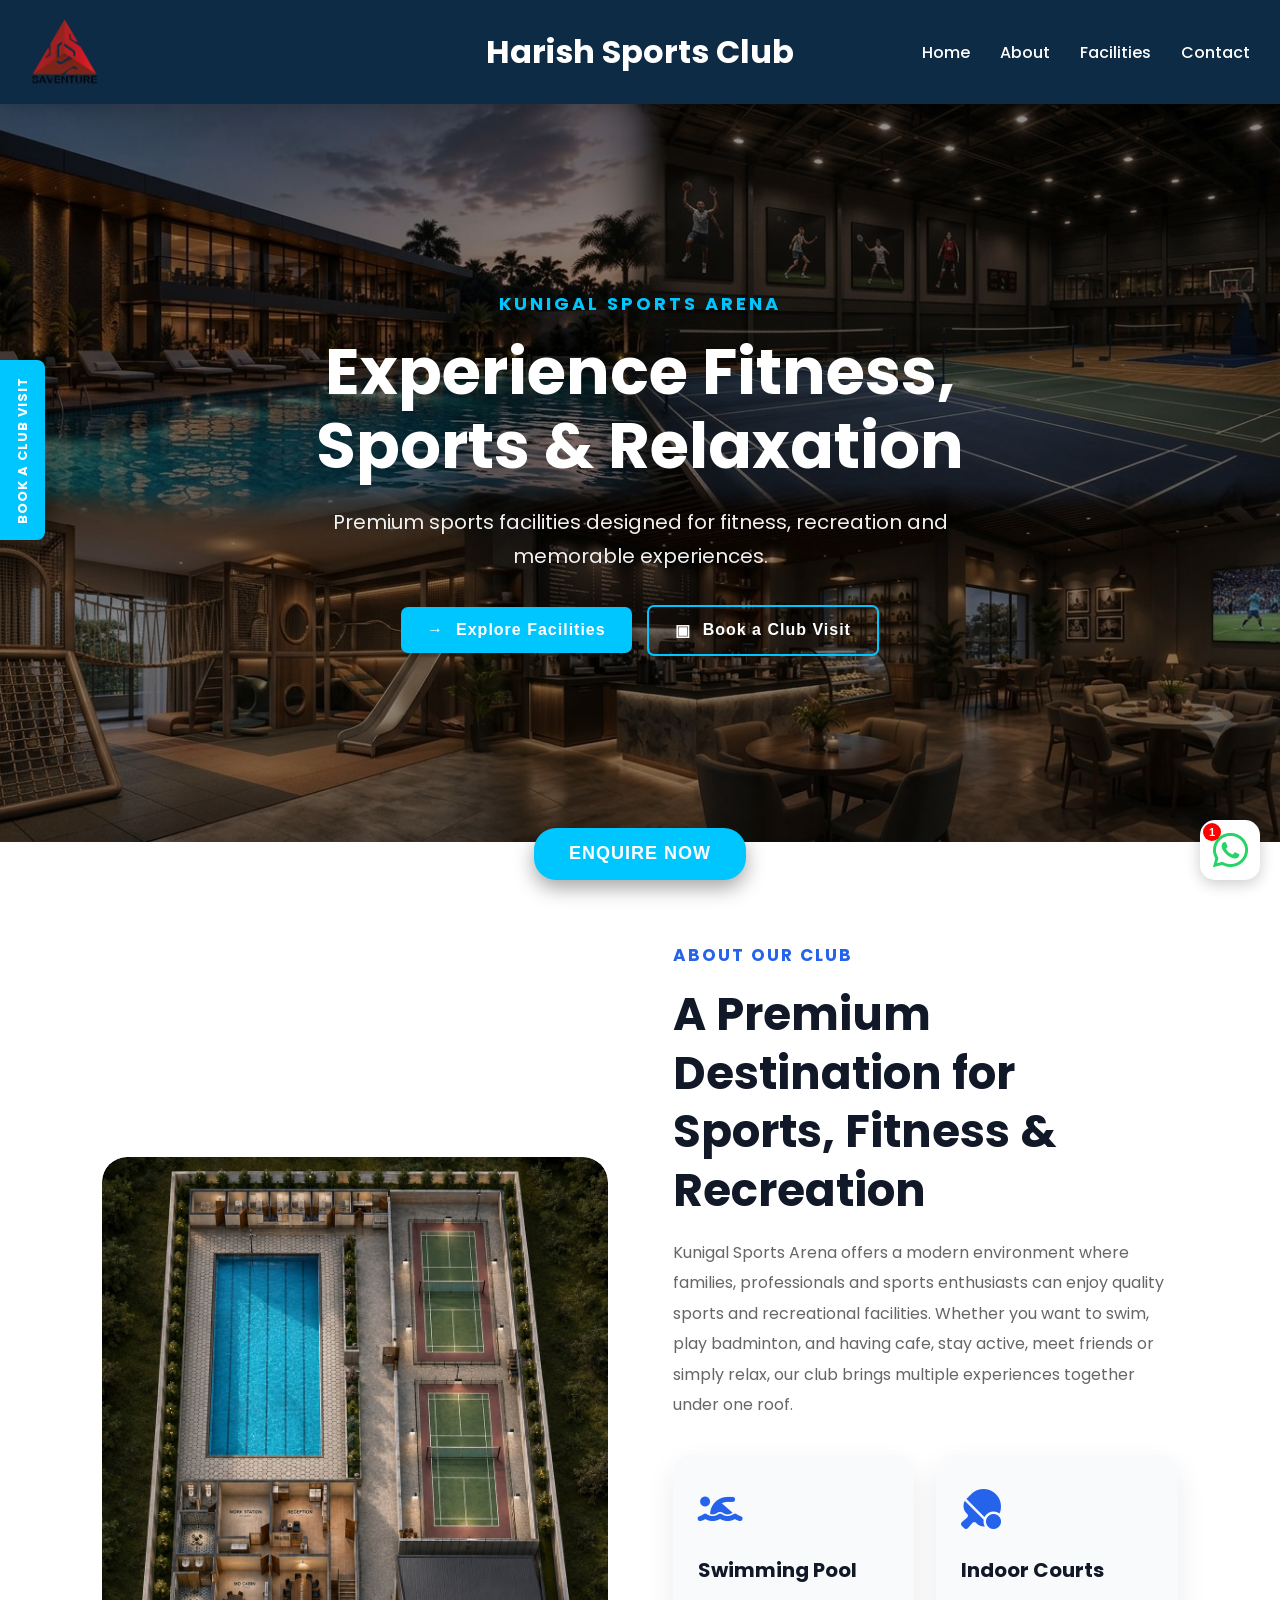
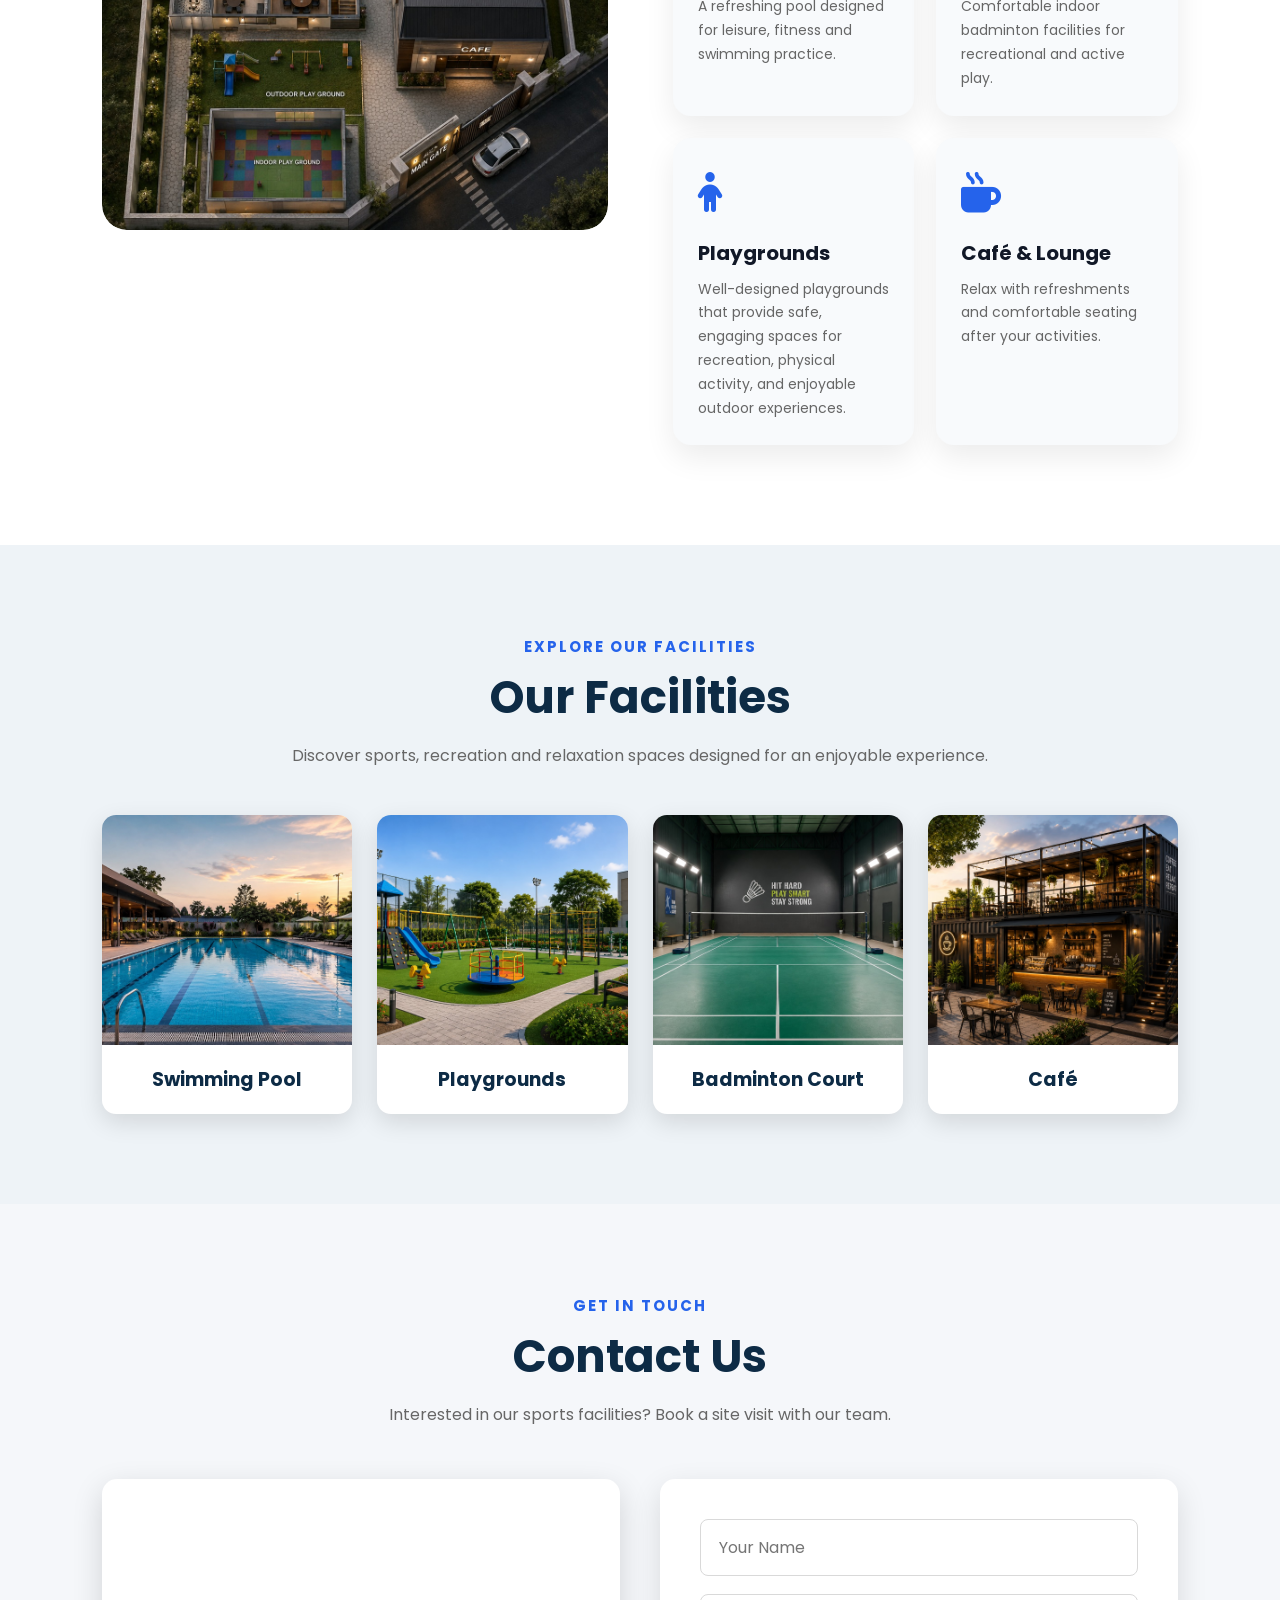
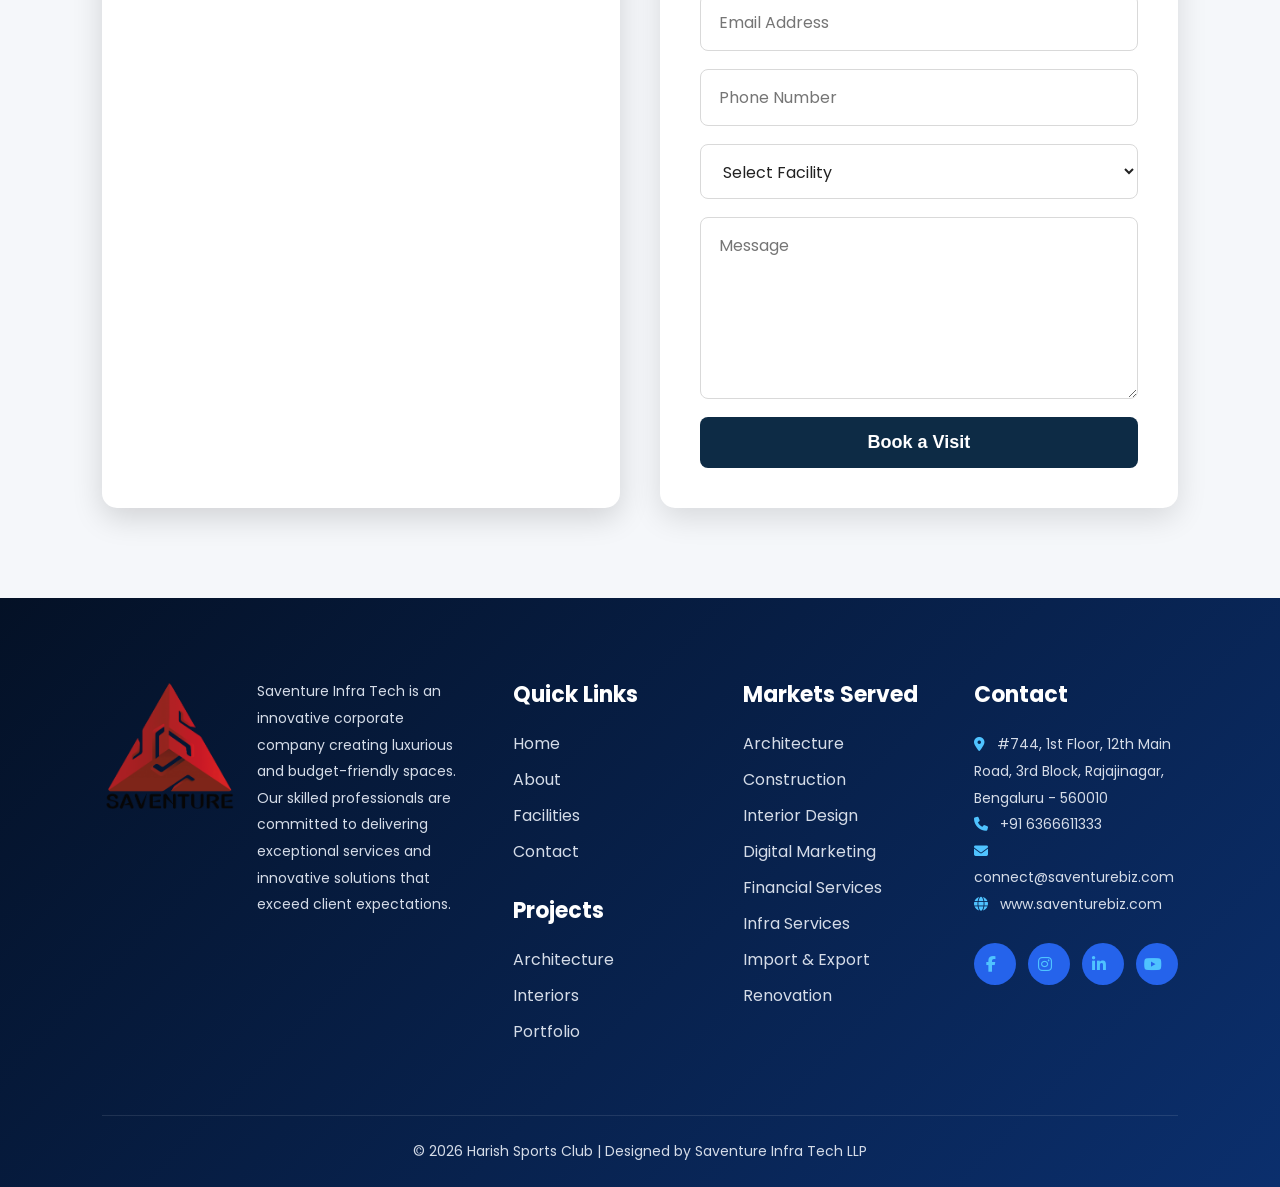
==== commit 33ebc9ff: "Update index.html" ====
--- a/index.html
+++ b/index.html
@@ -216,7 +216,7 @@
                 Kunigal Sports Arena offers a modern environment where
                 families, professionals and sports enthusiasts can enjoy
                 quality sports and recreational facilities. Whether you
-                want to swim, play badminton, stay active, meet friends
+                want to swim, play badminton, and having cafe, stay active, meet friends
                 or simply relax, our club brings multiple experiences
                 together under one roof.
             </p>
--- a/style.css
+++ b/style.css
@@ -155,22 +155,19 @@
     min-height: 82vh;
     background:
         linear-gradient(
-            rgba(0, 0, 0, 0.62),
-            rgba(0, 0, 0, 0.62)
+            rgba(0, 0, 0, 0.42),
+            rgba(0, 0, 0, 0.42)
         ),
         url("images/sports-club.jpg");
 
     background-size: cover;
     background-position: center;
     background-repeat: no-repeat;
-
     display: flex;
     justify-content: center;
     align-items: center;
-
     text-align: center;
     color: #fff;
-
     padding: 80px 20px;
 }
 
@@ -219,21 +216,14 @@
     align-items: center;
     justify-content: center;
     gap: 12px;
-
     padding: 14px 26px;
-
     background: #00c6ff;
     color: #fff;
-
     border-radius: 7px;
-
     text-decoration: none;
-
     font-size: 16px;
     font-weight: 600;
-
     letter-spacing: 1px;
-
     transition:
         background 0.3s ease,
         transform 0.3s ease,
@@ -282,18 +272,14 @@
 .section-heading > span {
     display: block;
     margin-bottom: 12px;
-
     color: #2563eb;
-
     font-size: 15px;
     font-weight: 700;
-
     letter-spacing: 2px;
 }
 
 .section-heading h2 {
     margin-bottom: 15px;
-
     font-size: clamp(32px, 4vw, 45px);
     line-height: 1.25;
 }
@@ -318,12 +304,9 @@
 .about-container {
     max-width: 1350px;
     margin: auto;
-
     display: grid;
     grid-template-columns: 1fr 1fr;
-
     gap: 65px;
-
     align-items: center;
 }
 
@@ -339,12 +322,9 @@
 .about-image img {
     display: block;
     width: 100%;
-
     border-radius: 25px;
-
     box-shadow:
         0 20px 50px rgba(0, 0, 0, 0.15);
-
     transition: transform 0.4s ease;
 }
 
@@ -358,29 +338,22 @@
 
 .about-content .section-label {
     display: block;
-
     color: #2563eb;
-
     font-size: 17px;
     font-weight: 700;
-
     letter-spacing: 2px;
 }
 
 .about-content h2 {
     margin: 18px 0;
-
     color: #111827;
-
     font-size: clamp(32px, 4vw, 45px);
     line-height: 1.3;
 }
 
 .about-content > p {
     margin-bottom: 35px;
-
     color: #666;
-
     font-size: 16px;
     line-height: 1.9;
 }
@@ -399,14 +372,10 @@
 
 .feature-card {
     padding: 25px;
-
     background: #f8fafc;
-
     border-radius: 18px;
-
     box-shadow:
         0 12px 30px rgba(0, 0, 0, 0.08);
-
     transition:
         transform 0.35s ease,
         background 0.35s ease,
@@ -421,15 +390,12 @@
 
 .feature-card h3 {
     margin-bottom: 10px;
-
     color: #111827;
-
     font-size: 20px;
 }
 
 .feature-card p {
     color: #666;
-
     font-size: 14px;
     line-height: 1.7;
 }
@@ -441,9 +407,7 @@
 
 .feature-icon {
     margin-bottom: 15px;
-
     color: #2563eb;
-
     font-size: 40px;
 }
 
@@ -473,23 +437,17 @@
 .card-container {
     max-width: 1400px;
     margin: auto;
-
     display: grid;
     grid-template-columns: repeat(4, 1fr);
-
     gap: 25px;
 }
 
 .card {
     overflow: hidden;
-
     background: #fff;
-
     border-radius: 14px;
-
     box-shadow:
         0 8px 25px rgba(0, 0, 0, 0.12);
-
     transition:
         transform 0.3s ease,
         box-shadow 0.3s ease;
@@ -497,7 +455,6 @@
 
 .card:hover {
     transform: translateY(-8px);
-
     box-shadow:
         0 15px 35px rgba(0, 0, 0, 0.16);
 }
@@ -509,12 +466,9 @@
 
 .card img {
     display: block;
-
     width: 100%;
     height: 230px;
-
     object-fit: cover;
-
     transition: transform 0.4s ease;
 }
 
@@ -524,11 +478,8 @@
 
 .card h3 {
     padding: 20px 15px;
-
     text-align: center;
-
     color: #0d2b45;
-
     font-size: 19px;
 }
 
@@ -540,23 +491,15 @@
 
 .popup {
     position: fixed;
-
     inset: 0;
-
     display: flex;
-
     justify-content: center;
     align-items: center;
-
     padding: 70px 80px;
-
     background: rgba(0, 0, 0, 0.95);
-
     opacity: 0;
     visibility: hidden;
-
     z-index: 9999;
-
     transition:
         opacity 0.3s ease,
         visibility 0.3s ease;
@@ -569,15 +512,11 @@
 
 .popup img {
     display: block;
-
     width: auto;
     max-width: 90vw;
-
     height: auto;
     max-height: 85vh;
-
     object-fit: contain;
-
     border-radius: 10px;
 }
 
@@ -587,19 +526,13 @@
 
 .close {
     position: absolute;
-
     top: 20px;
     right: 35px;
-
-    color: #fff;
-
+    color: #fff;
     font-size: 48px;
     font-weight: 300;
-
     text-decoration: none;
-
     line-height: 1;
-
     transition: 0.3s ease;
 }
 
@@ -613,21 +546,13 @@
 
 .nav {
     position: absolute;
-
     top: 50%;
-
     transform: translateY(-50%);
-
     padding: 15px;
-
-    color: #fff;
-
+    color: #fff;
     font-size: 55px;
-
     text-decoration: none;
-
     font-weight: 300;
-
     transition: 0.3s ease;
 }
 
@@ -661,13 +586,9 @@
 .contact-container {
     max-width: 1400px;
     margin: auto;
-
     display: grid;
-
     grid-template-columns: 1fr 1fr;
-
     gap: 40px;
-
     align-items: stretch;
 }
 
@@ -677,25 +598,18 @@
 
 .contact-map {
     min-height: 600px;
-
     overflow: hidden;
-
     background: #fff;
-
     border-radius: 15px;
-
     box-shadow:
         0 10px 30px rgba(0, 0, 0, 0.15);
 }
 
 .contact-map iframe {
     display: block;
-
     width: 100%;
     height: 100%;
-
     min-height: 600px;
-
     border: 0;
 }
 
@@ -705,11 +619,8 @@
 
 .contact-form {
     padding: 40px;
-
     background: #fff;
-
     border-radius: 15px;
-
     box-shadow:
         0 10px 30px rgba(0, 0, 0, 0.12);
 }
@@ -724,21 +635,13 @@
 .contact-form select,
 .contact-form textarea {
     width: 100%;
-
     padding: 15px 18px;
-
     border: 1px solid #d9d9d9;
-
     border-radius: 8px;
-
     outline: none;
-
     background: #fff;
-
     color: #222;
-
     font-size: 16px;
-
     transition:
         border-color 0.3s ease,
         box-shadow 0.3s ease;
@@ -748,7 +651,6 @@
 .contact-form select:focus,
 .contact-form textarea:focus {
     border-color: #0d2b45;
-
     box-shadow:
         0 0 8px rgba(13, 43, 69, 0.2);
 }
@@ -764,22 +666,14 @@
 
 .contact-form button {
     width: 100%;
-
     padding: 15px;
-
     border: none;
-
     border-radius: 8px;
-
     background: #0d2b45;
-
-    color: #fff;
-
+    color: #fff;
     font-size: 18px;
     font-weight: 600;
-
     cursor: pointer;
-
     transition: 0.3s ease;
 }
 
@@ -796,29 +690,24 @@
 
 .footer {
     padding: 80px 8% 0;
-
     background:
         linear-gradient(
             135deg,
             #041126,
             #0b2f6d
         );
-
     color: #fff;
 }
 
 .footer-container {
     max-width: 1700px;
     margin: auto;
-
     display: grid;
-
     grid-template-columns:
         2fr
         1fr
         1fr
         1fr;
-
     gap: 50px;
 }
 
@@ -829,31 +718,24 @@
 .company-box {
     display: flex;
     align-items: flex-start;
-
     gap: 20px;
 }
 
 .footer-logo {
     width: 135px;
-
     height: auto;
-
     flex-shrink: 0;
 }
 
 .footer-box p {
     color: #d5dce8;
-
     font-size: 14px;
-
     line-height: 1.9;
 }
 
 .footer-box p a {
     color: #d5dce8;
-
     text-decoration: none;
-
     transition: 0.3s ease;
 }
 
@@ -867,9 +749,7 @@
 
 .footer-box h3 {
     margin-bottom: 20px;
-
-    color: #fff;
-
+    color: #fff;
     font-size: 22px;
 }
 
@@ -891,15 +771,12 @@
 
 .footer-box ul li a {
     color: #d5dce8;
-
     text-decoration: none;
-
     transition: 0.3s ease;
 }
 
 .footer-box ul li a:hover {
     color: #4fc3ff;
-
     padding-left: 6px;
 }
 
@@ -909,7 +786,6 @@
 
 .footer-box i {
     margin-right: 8px;
-
     color: #4fc3ff;
 }
 
@@ -919,37 +795,26 @@
 
 .social-icons {
     display: flex;
-
     gap: 12px;
-
     margin-top: 25px;
 }
 
 .social-icons a {
     width: 42px;
     height: 42px;
-
     display: flex;
-
     justify-content: center;
     align-items: center;
-
     border-radius: 50%;
-
     background: #2563eb;
-
-    color: #fff;
-
+    color: #fff;
     text-decoration: none;
-
     transition: 0.35s ease;
 }
 
 .social-icons a:hover {
     transform: translateY(-5px);
-
     background: #fff;
-
     color: #2563eb;
 }
 
@@ -959,16 +824,11 @@
 
 .footer-bottom {
     margin-top: 60px;
-
     padding: 25px;
-
     border-top:
         1px solid rgba(255, 255, 255, 0.1);
-
     color: #d5dce8;
-
     text-align: center;
-
     font-size: 14px;
 }
 
@@ -984,46 +844,27 @@
 
 .enquire-btn {
     position: fixed;
-
     left: 50%;
     bottom: 20px;
-
     transform: translateX(-50%);
-
     display: block;
-
     max-width: 90%;
-
     padding: 15px 35px;
-
     background: #00c6ff;
-
-    color: #fff;
-
+    color: #fff;
     border-radius: 22px;
-
     cursor: pointer;
-
     z-index: 99998;
-
     font-size: 18px;
     font-weight: 600;
-
     letter-spacing: 1px;
-
     line-height: 1.2;
-
     text-align: center;
-
     text-transform: uppercase;
-
     white-space: nowrap;
-
     overflow: hidden;
-
     box-shadow:
         0 8px 20px rgba(0, 0, 0, 0.35);
-
     transition:
         background 0.3s ease,
         box-shadow 0.3s ease,
@@ -1036,15 +877,11 @@
 
 .enquire-btn::before {
     content: "";
-
     position: absolute;
-
     top: 0;
     left: -120%;
-
     width: 60%;
     height: 100%;
-
     background:
         linear-gradient(
             120deg,
@@ -1052,18 +889,14 @@
             rgba(255, 255, 255, 0.75),
             transparent
         );
-
     transform: skewX(-25deg);
-
     animation: shine 3s infinite;
 }
 
 .enquire-btn:hover {
     background: #0099cc;
-
     box-shadow:
         0 12px 30px rgba(0, 0, 0, 0.45);
-
     transform:
         translateX(-50%)
         translateY(-3px);
@@ -1093,28 +926,18 @@
 
 .popup-overlay {
     position: fixed;
-
     inset: 0;
-
     width: 100%;
     height: 100%;
-
     padding: 20px;
-
     display: flex;
-
     align-items: center;
     justify-content: center;
-
     background: rgba(0, 0, 0, 0.68);
-
     opacity: 0;
     visibility: hidden;
-
     overflow-y: auto;
-
     z-index: 99999;
-
     transition:
         opacity 0.4s ease,
         visibility 0.4s ease;
@@ -1126,7 +949,6 @@
 
 #enquiry-popup:checked ~ .popup-overlay {
     opacity: 1;
-
     visibility: visible;
 }
 
@@ -1138,23 +960,15 @@
 
 .popup-box {
     position: relative;
-
     width: 650px;
     max-width: 100%;
-
     max-height: 90vh;
-
     overflow-y: auto;
-
     padding: 40px;
-
     background: #fff;
-
     border-radius: 25px;
-
     box-shadow:
         0 20px 60px rgba(0, 0, 0, 0.35);
-
     animation: popupAnimation 0.35s ease;
 }
 
@@ -1180,28 +994,18 @@
 
 .close-btn {
     position: absolute;
-
     top: 12px;
     right: 18px;
-
     width: 40px;
     height: 40px;
-
     display: flex;
-
     align-items: center;
     justify-content: center;
-
     color: #222;
-
     font-size: 34px;
-
     line-height: 1;
-
     cursor: pointer;
-
     border-radius: 50%;
-
     transition:
         background 0.3s ease,
         color 0.3s ease;
@@ -1220,17 +1024,11 @@
 
 .popup-box h2 {
     margin-bottom: 30px;
-
     padding: 0 20px;
-
     color: #0d2b45;
-
     font-size: clamp(26px, 4vw, 38px);
-
     font-weight: 600;
-
     line-height: 1.25;
-
     text-align: center;
 }
 
@@ -1254,28 +1052,17 @@
 .popup-box select,
 .popup-box textarea {
     display: block;
-
     width: 100%;
-
     padding: 15px 16px;
-
     margin-bottom: 18px;
-
     border:
         1px solid #b8b8b8;
-
     border-radius: 12px;
-
     outline: none;
-
     background: #fff;
-
     color: #222;
-
     font-size: 17px;
-
     line-height: 1.4;
-
     transition:
         border-color 0.3s ease,
         box-shadow 0.3s ease;
@@ -1287,7 +1074,6 @@
 
 .popup-box select {
     height: 55px;
-
     cursor: pointer;
 }
 
@@ -1297,7 +1083,6 @@
 
 .popup-box textarea {
     min-height: 130px;
-
     resize: vertical;
 }
 
@@ -1311,7 +1096,6 @@
 .popup-box textarea:focus,
 .popup-box select:focus {
     border-color: #603728;
-
     box-shadow:
         0 0 8px rgba(96, 55, 40, 0.2);
 }
@@ -1323,7 +1107,6 @@
 .popup-box input::placeholder,
 .popup-box textarea::placeholder {
     color: #777;
-
     opacity: 1;
 }
 
@@ -1335,46 +1118,30 @@
 
 .checkbox-area {
     display: flex;
-
     align-items: flex-start;
-
     gap: 10px;
-
     width: 100%;
-
     margin: 10px 0 25px;
 }
 
 .checkbox-area input[type="checkbox"] {
     flex: 0 0 auto;
-
     width: 18px;
     height: 18px;
-
     margin: 4px 0 0;
-
     cursor: pointer;
-
     accent-color:  #00c6ff;
 }
 
 .checkbox-area label {
     flex: 1;
-
     margin: 0;
-
     color: #555;
-
     font-size: 11px;
-
     font-weight: 400;
-
     line-height: 1.7;
-
     letter-spacing: 0.8px;
-
     text-transform: uppercase;
-
     cursor: pointer;
 }
 
@@ -1386,27 +1153,16 @@
 
 .popup-box button[type="submit"] {
     display: block;
-
     width: auto;
-
     margin: 0 auto;
-
     padding: 15px 55px;
-
     border: none;
-
     border-radius: 12px;
-
     background: #66e1ea;
-
     color: #000;
-
     font-size: 20px;
-
     font-weight: 600;
-
     cursor: pointer;
-
     transition:
         background 0.3s ease,
         transform 0.3s ease,
@@ -1415,9 +1171,7 @@
 
 .popup-box button[type="submit"]:hover {
     background: #0d3f45;
-
     transform: translateY(-2px);
-
     box-shadow:
         0 8px 18px rgba(0, 0, 0, 0.15);
 }
@@ -1432,27 +1186,18 @@
     position: fixed;
     left: 0;
     top: 50%;
-
     transform: translateY(-50%);
-
     width: 45px;
     min-height: 180px;
-
     display: flex;
     align-items: center;
     justify-content: center;
-
     background: #00c6ff;
     color: #fff;
-
     text-decoration: none;
-
     z-index: 9998;
-
     border-radius: 0 8px 8px 0;
-
     box-shadow: 4px 5px 15px rgba(0, 0, 0, 0.25);
-
     transition:
         width 0.3s ease,
         background 0.3s ease,
@@ -1466,21 +1211,14 @@
     display: flex;
     align-items: center;
     justify-content: center;
-
     writing-mode: vertical-rl;
     transform: rotate(180deg);
-
-    color: #fff;
-
+    color: #fff;
     font-family: 'Poppins', sans-serif;
-
     font-size: 13px;
     font-weight: 700;
-
     letter-spacing: 1px;
-
     white-space: nowrap;
-
     cursor: pointer;
 }
 
@@ -1490,7 +1228,6 @@
 .book-btn:hover {
     width: 55px;
     background: #0099cc;
-
     box-shadow:
         5px 8px 20px rgba(0, 0, 0, 0.35);
 }
@@ -1503,29 +1240,19 @@
 
 .whatsapp {
     position: fixed;
-
     right: 20px;
     bottom: 20px;
-
     width: 60px;
     height: 60px;
-
     display: flex;
-
     align-items: center;
     justify-content: center;
-
     background: #fff;
-
     border-radius: 15px;
-
     text-decoration: none;
-
     box-shadow:
         0 4px 15px rgba(0, 0, 0, 0.2);
-
     z-index: 9997;
-
     transition:
         transform 0.3s ease,
         box-shadow 0.3s ease;
@@ -1533,14 +1260,12 @@
 
 .whatsapp:hover {
     transform: translateY(-5px);
-
     box-shadow:
         0 8px 20px rgba(0, 0, 0, 0.25);
 }
 
 .whatsapp i {
     color: #25d366;
-
     font-size: 40px;
 }
 
@@ -1550,24 +1275,16 @@
 
 .whatsapp .badge {
     position: absolute;
-
     top: 3px;
     left: 3px;
-
     width: 18px;
     height: 18px;
-
     display: flex;
-
     align-items: center;
     justify-content: center;
-
     background: red;
-
-    color: #fff;
-
+    color: #fff;
     border-radius: 50%;
-
     font-size: 11px;
     font-weight: 600;
 }
@@ -1638,15 +1355,12 @@
 
     header {
         position: sticky;
-
         padding: 10px 15px;
     }
 
     .header-container {
         display: flex;
-
         flex-direction: column;
-
         gap: 10px;
 
         /* min-height: auto; */
@@ -1662,7 +1376,6 @@
 
     .club-name {
         font-size: 23px;
-
         white-space: normal;
     }
 
@@ -1672,9 +1385,7 @@
 
     nav ul {
         justify-content: center;
-
         gap: 18px;
-
         flex-wrap: wrap;
     }
 
@@ -1687,13 +1398,11 @@
 
     .hero {
         min-height: 78vh;
-
         padding: 70px 20px;
     }
 
     .hero-label {
         font-size: 13px;
-
         letter-spacing: 2px;
     }
 
@@ -1703,19 +1412,16 @@
 
     .hero-content p {
         font-size: 16px;
-
         line-height: 1.7;
     }
 
     .hero-buttons {
         flex-direction: column;
-
         width: 100%;
     }
 
     .btn {
         width: 100%;
-
         max-width: 320px;
     }
 
@@ -1754,9 +1460,7 @@
 
     .card {
         max-width: 500px;
-
         width: 100%;
-
         margin: auto;
     }
 
@@ -1769,20 +1473,17 @@
 
     .popup img {
         max-width: 95vw;
-
         max-height: 80vh;
     }
 
     .close {
         top: 15px;
         right: 20px;
-
         font-size: 42px;
     }
 
     .nav {
         font-size: 40px;
-
         padding: 8px;
     }
 
@@ -1803,7 +1504,6 @@
 
     .contact-container {
         grid-template-columns: 1fr;
-
         gap: 30px;
     }
 
@@ -1828,15 +1528,12 @@
 
     .footer-container {
         grid-template-columns: 1fr;
-
         gap: 40px;
     }
 
     .company-box {
         flex-direction: column;
-
         align-items: center;
-
         text-align: center;
     }
 
@@ -1850,7 +1547,6 @@
 
     .footer-box ul {
         display: inline-block;
-
         text-align: center;
     }
 
@@ -1863,24 +1559,19 @@
 
     .enquire-btn {
         bottom: 15px;
-
         padding: 12px 22px;
-
         font-size: 14px;
     }
 
 
     /* Book Button */
 
-.book-btn {
+    .book-btn {
         left: 0;
-        top: 50%;
-
+        top: 28%;
         width: 38px;
         min-height: 180px;
-
         transform: translateY(-50%);
-
         border-radius: 0 7px 7px 0;
     }
 
@@ -1899,9 +1590,7 @@
     .whatsapp {
         width: 55px;
         height: 55px;
-
         right: 15px;
-
         bottom: 72px;
     }
 
@@ -1914,17 +1603,13 @@
 
     .popup-box {
         width: 100%;
-
         max-height: 90vh;
-
         padding: 30px 20px;
-
         border-radius: 20px;
     }
 
     .popup-box h2 {
         padding: 0 15px;
-
         font-size: 27px;
     }
 
@@ -1938,9 +1623,7 @@
 
     .popup-box button[type="submit"] {
         width: 100%;
-
         padding: 14px 20px;
-
         font-size: 18px;
     }
 
@@ -1992,15 +1675,12 @@
 
     .footer-bottom {
         padding: 20px 10px;
-
         font-size: 12px;
     }
 
     .enquire-btn {
         max-width: 75%;
-
         padding: 11px 16px;
-
         font-size: 12px;
     }
 
@@ -2021,9 +1701,7 @@
     .whatsapp {
         width: 50px;
         height: 50px;
-
         right: 12px;
-
         bottom: 65px;
     }
 
